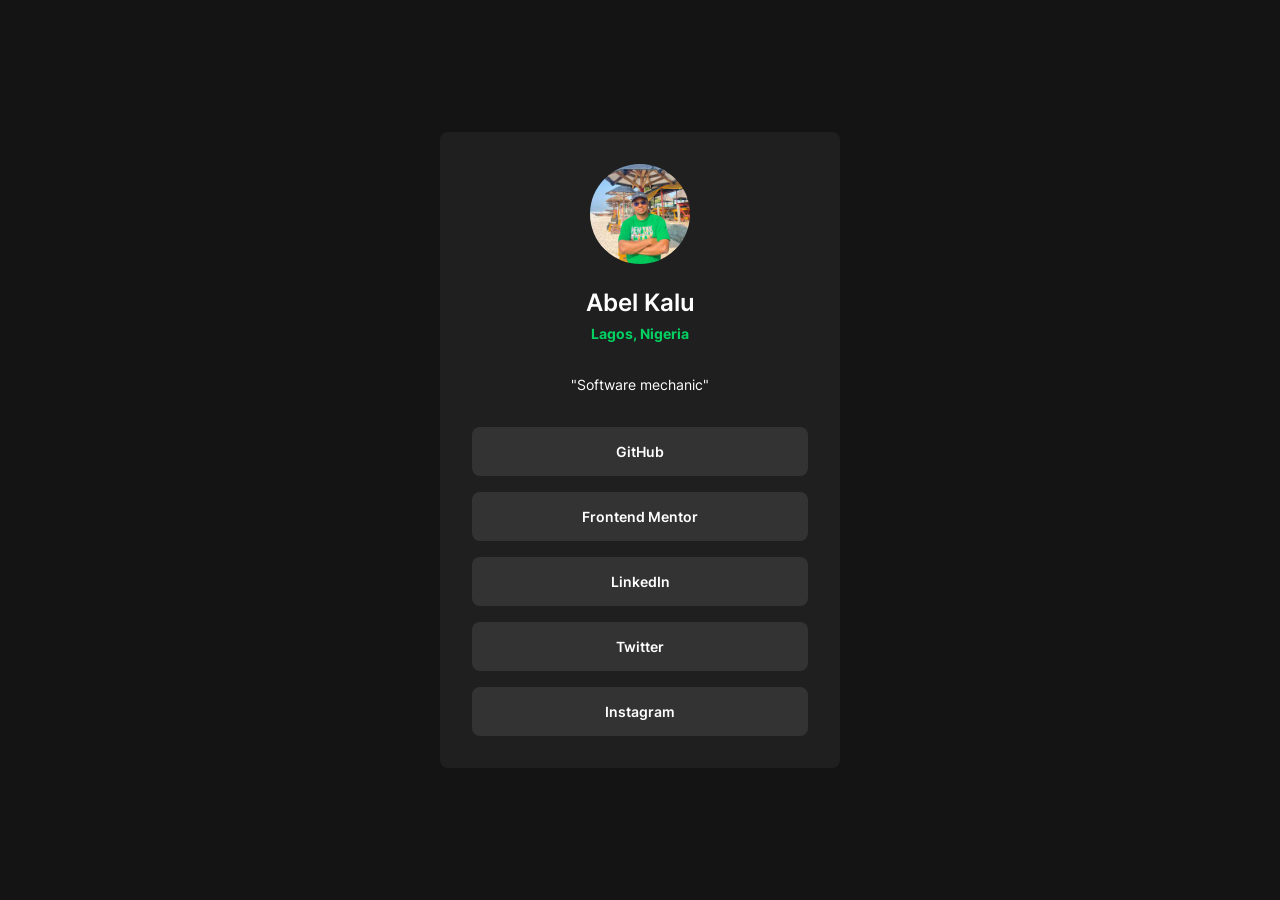
==== index.html @ 9dc4d8b6 "Add pagespeed optimizations" ====
<!doctype html>
<html lang="en">
    <head>
        <meta charset="UTF-8" />
        <meta name="viewport" content="width=device-width, initial-scale=1.0" />
        <title>Abel Kalu (BlessedOneKobo)</title>
        <link rel="preload" href="./styles.css" as="style" />
        <link
            rel="preload"
            href="./Inter-VariableFont_slnt,wght.ttf"
            as="font"
        />
        <link rel="preload" href="./avatar.jpg" as="image" />
        <link rel="stylesheet" href="./styles.css" />
    </head>

    <body>
        <main>
            <div class="card">
                <div class="image-container">
                    <img
                        src="./avatar.jpg"
                        alt="avatar image"
                        width="100"
                        height="100"
                        fetchpriority="high"
                    />
                </div>

                <div class="title">
                    <h1>Abel Kalu</h1>
                    <p>Lagos, Nigeria</p>
                </div>

                <div class="quote">
                    <blockquote>"Software mechanic"</blockquote>
                </div>

                <ul class="links">
                    <li>
                        <a
                            href="https://www.github.com/BlessedOneKobo"
                            target="_blank"
                        >
                            GitHub
                        </a>
                    </li>
                    <li>
                        <a
                            href="https://www.frontendmentor.io/profile/BlessedOneKobo"
                            target="_blank"
                        >
                            Frontend Mentor
                        </a>
                    </li>
                    <li>
                        <a
                            href="https://www.linkedin.com/in/abel-kalu-79870a26b"
                            target="_blank"
                        >
                            LinkedIn
                        </a>
                    </li>
                    <li>
                        <a
                            href="https://www.x.com/BlessedOneKobo"
                            target="_blank"
                        >
                            Twitter
                        </a>
                    </li>
                    <li>
                        <a
                            href="https://www.instagram.com/blessedonekobo"
                            target="_blank"
                        >
                            Instagram
                        </a>
                    </li>
                </ul>
            </div>
        </main>
    </body>
</html>
---- styles.css ----
:root {
    --color-green: #02d061;
    --color-white: hsl(0, 0%, 100%);
    --color-grey-700: hsl(0, 0%, 20%);
    --color-grey-800: hsl(0, 0%, 12%);
    --color-grey-900: hsl(0, 0%, 8%);
    --button-radius: 0.5rem;
}

@font-face {
    font-family: "Inter";
    src: url("./Inter-VariableFont_slnt\,wght.ttf");
    font-display: "swap";
}

*,
*::before,
*::after {
    box-sizing: border-box;
}

body,
h1,
p {
    margin: 0;
}

body {
    font-family: "Inter", sans-serif;
    font-size: 16px;
    font-weight: 400;
    background-color: var(--color-grey-900);
    height: 100vh;
}

p,
blockquote,
a {
    font-size: 0.875rem;
}

main {
    display: flex;
    justify-content: center;
    align-items: center;
    height: 100%;
}

.card {
    background-color: var(--color-grey-800);
    border-radius: 8px;
    display: flex;
    flex-direction: column;
    gap: 1.25rem;
    align-items: center;
    color: var(--color-white);
    padding: 2rem;
    min-width: 85%;

    img {
        border-radius: 100%;
    }

    & > .title {
        text-align: center;
        display: flex;
        flex-direction: column;
        gap: 0.5rem;

        h1 {
            font-weight: 600;
            font-size: 1.5rem;
        }

        p {
            font-weight: 700;
            color: var(--color-green);
        }
    }

    & > .links {
        padding: 0;
        margin: 0;
        list-style: none;
        display: flex;
        flex-direction: column;
        gap: 1rem;
        width: 100%;

        li {
            width: 100%;
            border-radius: var(--button-radius);
        }

        a {
            color: var(--color-white);
            text-decoration: none;
            background-color: var(--color-grey-700);
            font-weight: 600;
            width: 100%;
            display: inline-block;
            text-align: center;
            padding: 1rem 1rem;
            border-radius: var(--button-radius);
            transition:
                background-color 0.3s ease-in-out,
                color 0.3s ease-in-out,
                transform 0.2s ease-in-out;

            &:hover {
                background-color: var(--color-green);
                color: var(--color-grey-900);
                transform: translateY(-3px);
            }
        }
    }
}

@media (min-width: 480px) {
    .card {
        min-width: 25rem;
    }
}
---- styles.css ----
:root {
    --color-green: #02d061;
    --color-white: hsl(0, 0%, 100%);
    --color-grey-700: hsl(0, 0%, 20%);
    --color-grey-800: hsl(0, 0%, 12%);
    --color-grey-900: hsl(0, 0%, 8%);
    --button-radius: 0.5rem;
}

@font-face {
    font-family: "Inter";
    src: url("./Inter-VariableFont_slnt\,wght.ttf");
    font-display: "swap";
}

*,
*::before,
*::after {
    box-sizing: border-box;
}

body,
h1,
p {
    margin: 0;
}

body {
    font-family: "Inter", sans-serif;
    font-size: 16px;
    font-weight: 400;
    background-color: var(--color-grey-900);
    height: 100vh;
}

p,
blockquote,
a {
    font-size: 0.875rem;
}

main {
    display: flex;
    justify-content: center;
    align-items: center;
    height: 100%;
}

.card {
    background-color: var(--color-grey-800);
    border-radius: 8px;
    display: flex;
    flex-direction: column;
    gap: 1.25rem;
    align-items: center;
    color: var(--color-white);
    padding: 2rem;
    min-width: 85%;

    img {
        border-radius: 100%;
    }

    & > .title {
        text-align: center;
        display: flex;
        flex-direction: column;
        gap: 0.5rem;

        h1 {
            font-weight: 600;
            font-size: 1.5rem;
        }

        p {
            font-weight: 700;
            color: var(--color-green);
        }
    }

    & > .links {
        padding: 0;
        margin: 0;
        list-style: none;
        display: flex;
        flex-direction: column;
        gap: 1rem;
        width: 100%;

        li {
            width: 100%;
            border-radius: var(--button-radius);
        }

        a {
            color: var(--color-white);
            text-decoration: none;
            background-color: var(--color-grey-700);
            font-weight: 600;
            width: 100%;
            display: inline-block;
            text-align: center;
            padding: 1rem 1rem;
            border-radius: var(--button-radius);
            transition:
                background-color 0.3s ease-in-out,
                color 0.3s ease-in-out,
                transform 0.2s ease-in-out;

            &:hover {
                background-color: var(--color-green);
                color: var(--color-grey-900);
                transform: translateY(-3px);
            }
        }
    }
}

@media (min-width: 480px) {
    .card {
        min-width: 25rem;
    }
}
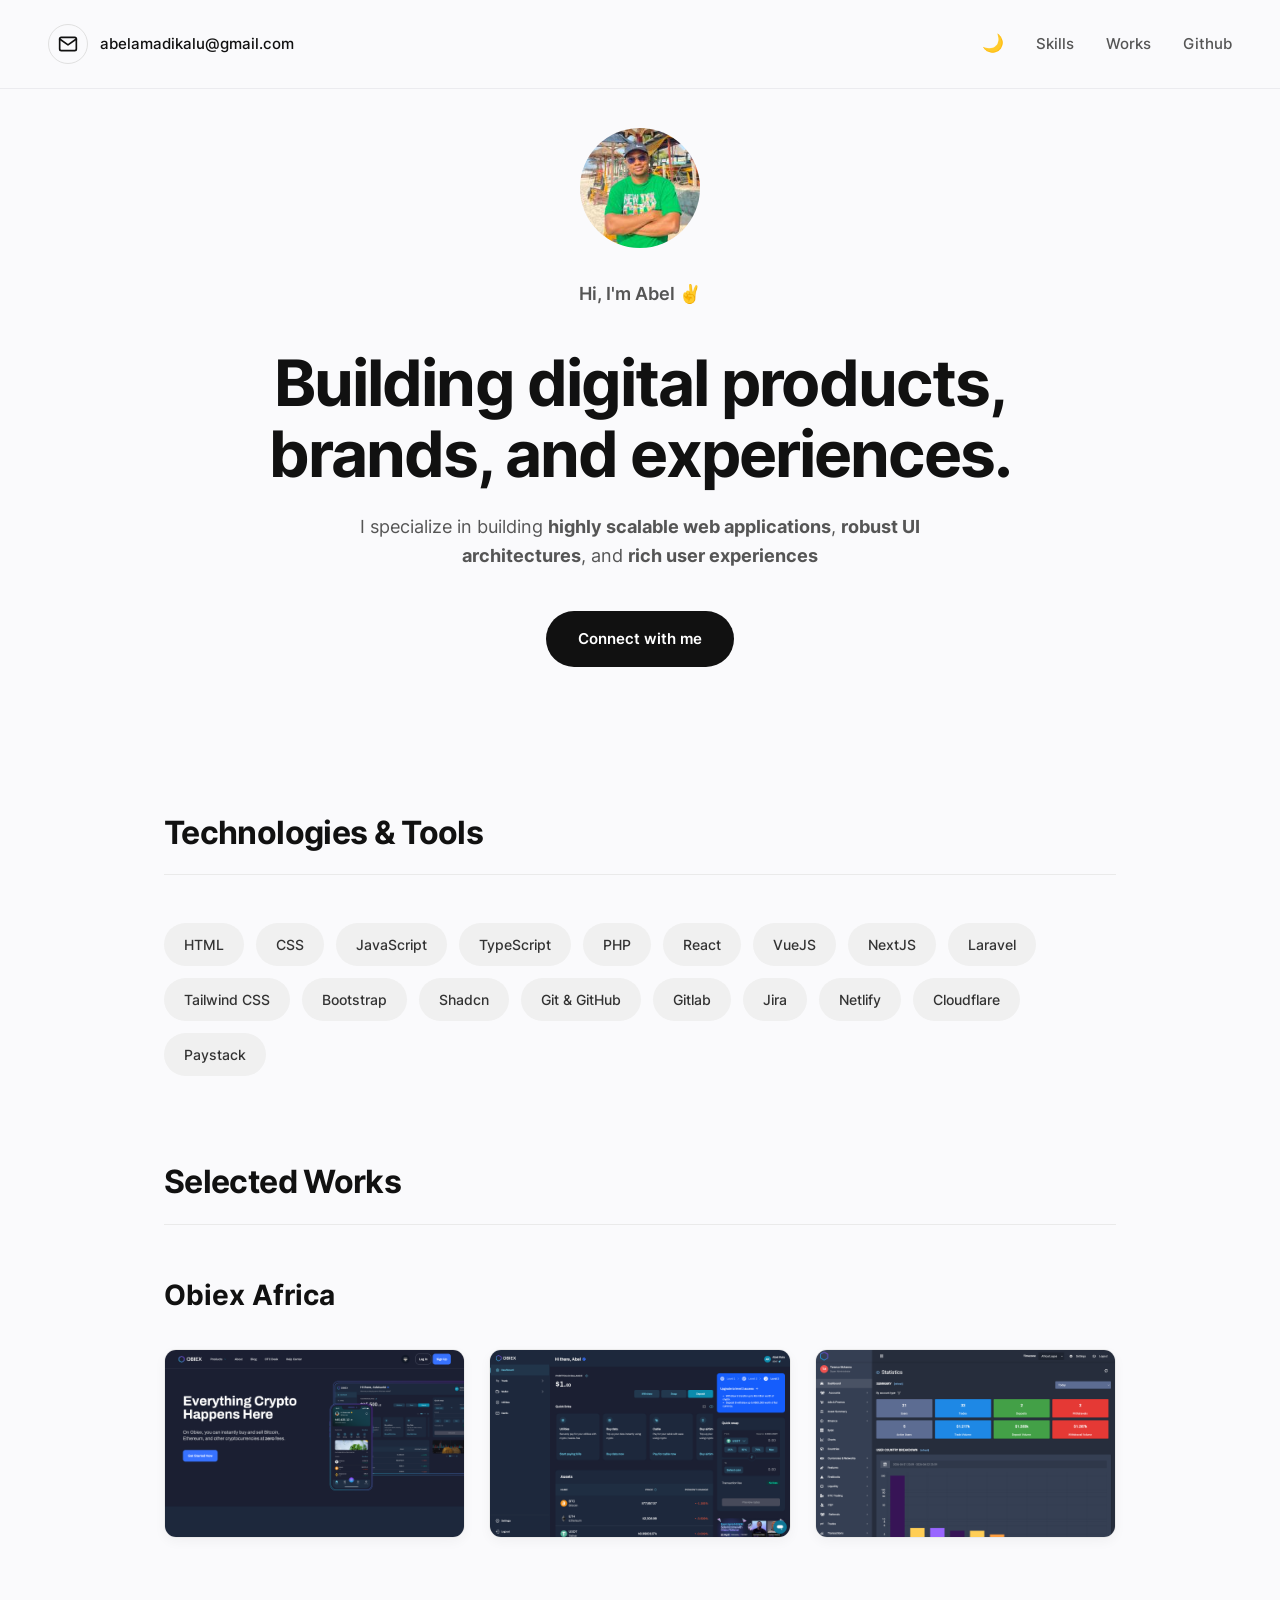
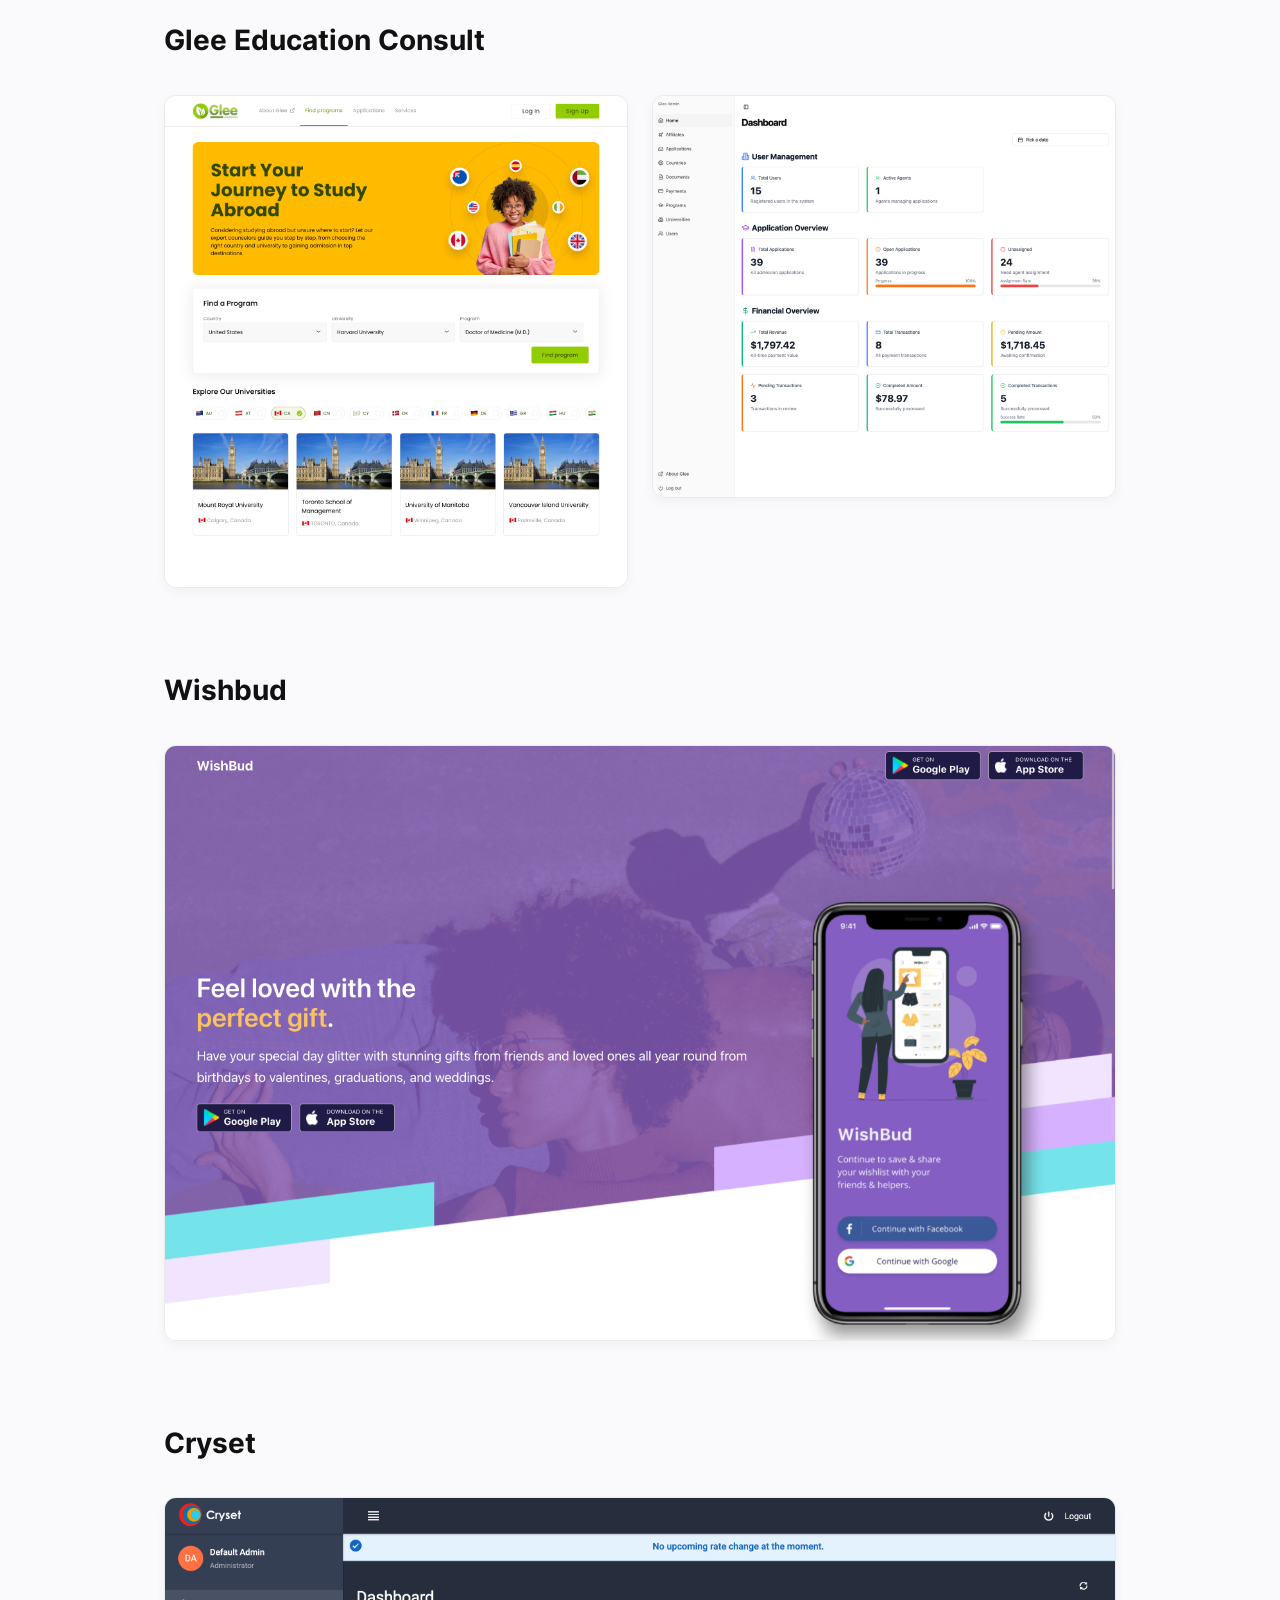
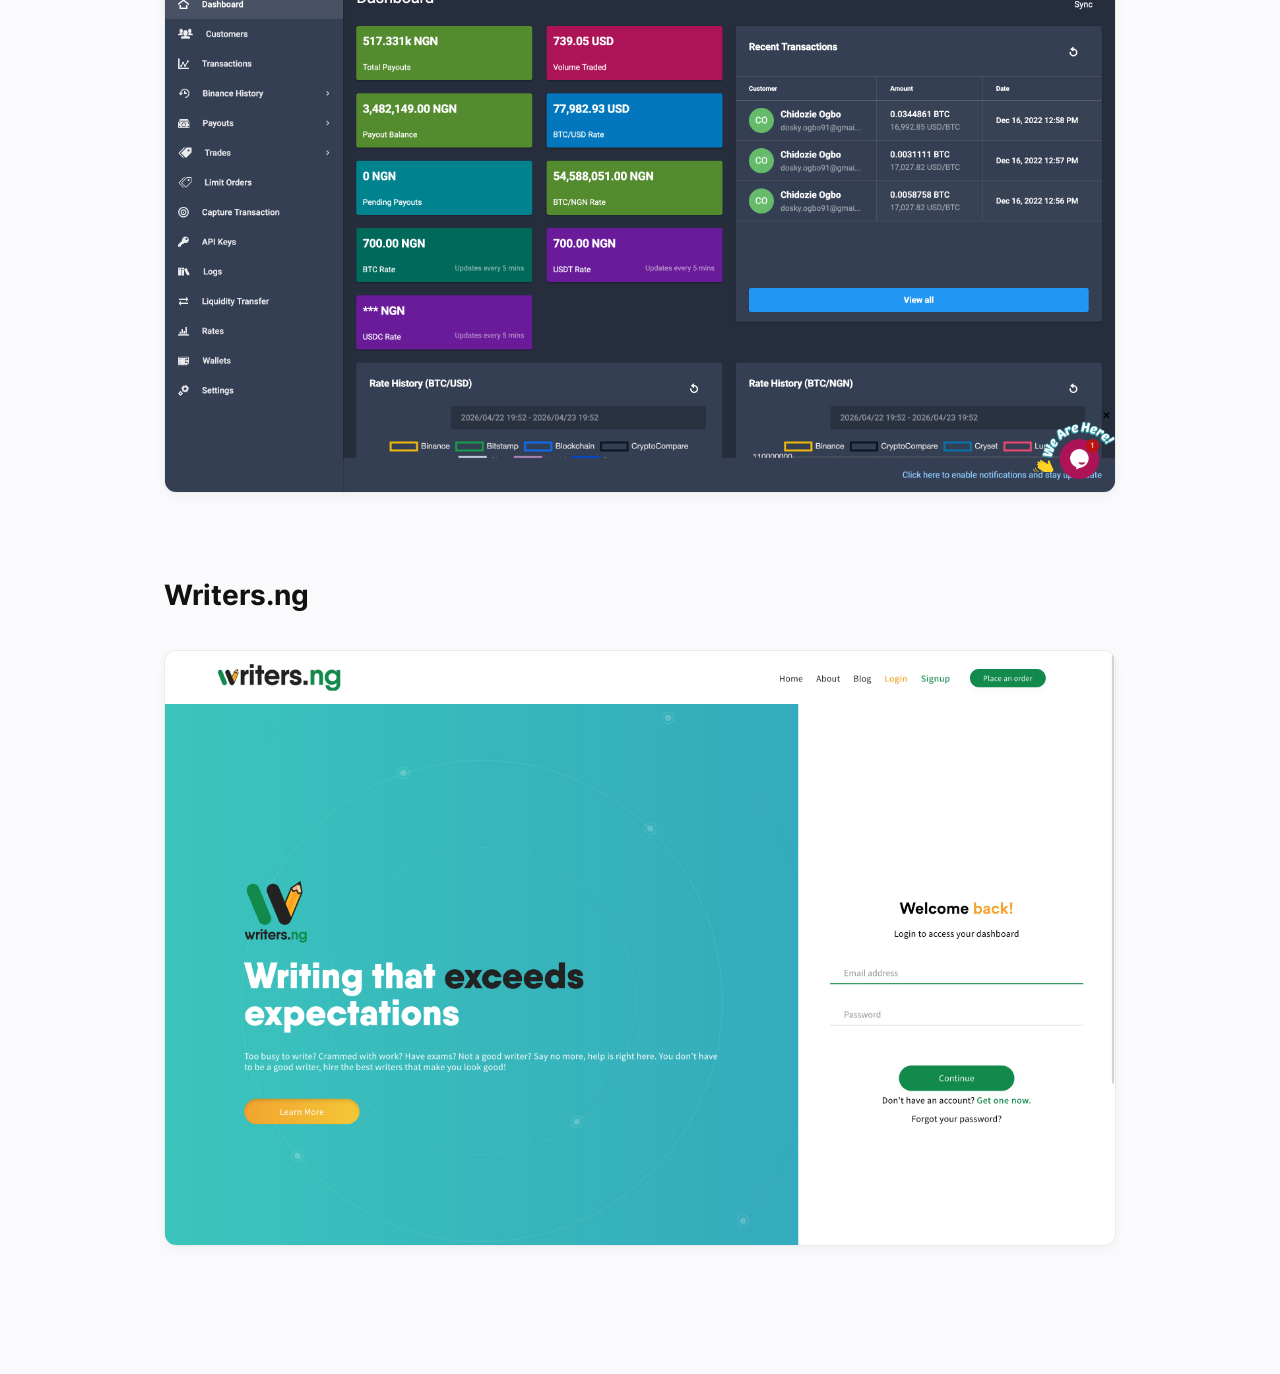
==== commit 88f53a9a: "Update website content" ====
--- a/index.html
+++ b/index.html
@@ -1,84 +1,220 @@
 <!doctype html>
 <html lang="en">
-    <head>
-        <meta charset="UTF-8" />
-        <meta name="viewport" content="width=device-width, initial-scale=1.0" />
-        <title>Abel Kalu (BlessedOneKobo)</title>
-        <link rel="preload" href="./styles.css" as="style" />
-        <link
-            rel="preload"
-            href="./Inter-VariableFont_slnt,wght.ttf"
-            as="font"
-        />
-        <link rel="preload" href="./avatar.jpg" as="image" />
-        <link rel="stylesheet" href="./styles.css" />
-    </head>
-
-    <body>
-        <main>
-            <div class="card">
-                <div class="image-container">
-                    <img
-                        src="./avatar.jpg"
-                        alt="avatar image"
-                        width="100"
-                        height="100"
-                        fetchpriority="high"
-                    />
-                </div>
-
-                <div class="title">
-                    <h1>Abel Kalu</h1>
-                    <p>Lagos, Nigeria</p>
-                </div>
-
-                <div class="quote">
-                    <blockquote>"Software mechanic"</blockquote>
-                </div>
-
-                <ul class="links">
-                    <li>
-                        <a
-                            href="https://www.github.com/BlessedOneKobo"
-                            target="_blank"
-                        >
-                            GitHub
-                        </a>
-                    </li>
-                    <li>
-                        <a
-                            href="https://www.frontendmentor.io/profile/BlessedOneKobo"
-                            target="_blank"
-                        >
-                            Frontend Mentor
-                        </a>
-                    </li>
-                    <li>
-                        <a
-                            href="https://www.linkedin.com/in/abel-kalu-79870a26b"
-                            target="_blank"
-                        >
-                            LinkedIn
-                        </a>
-                    </li>
-                    <li>
-                        <a
-                            href="https://www.x.com/BlessedOneKobo"
-                            target="_blank"
-                        >
-                            Twitter
-                        </a>
-                    </li>
-                    <li>
-                        <a
-                            href="https://www.instagram.com/blessedonekobo"
-                            target="_blank"
-                        >
-                            Instagram
-                        </a>
-                    </li>
-                </ul>
-            </div>
-        </main>
-    </body>
+  <head>
+    <meta charset="UTF-8" />
+    <meta name="viewport" content="width=device-width, initial-scale=1.0" />
+    <title>Abel Kalu - Frontend Engineer</title>
+    <link rel="preload" href="./styles.css" as="style" />
+    <link rel="stylesheet" href="./styles.css" />
+    <link
+      rel="preload"
+      href="../assets/fonts/Inter-VariableFont_slnt,wght.ttf"
+      as="font"
+    />
+  </head>
+
+  <body>
+    <header>
+      <div class="contact-email">
+        <div class="email-icon">
+          <svg
+            width="20"
+            height="20"
+            viewBox="0 0 24 24"
+            fill="none"
+            stroke="currentColor"
+            stroke-width="2"
+            stroke-linecap="round"
+            stroke-linejoin="round"
+          >
+            <path
+              d="M4 4h16c1.1 0 2 .9 2 2v12c0 1.1-.9 2-2 2H4c-1.1 0-2-.9-2-2V6c0-1.1.9-2 2-2z"
+            ></path>
+            <polyline points="22,6 12,13 2,6"></polyline>
+          </svg>
+        </div>
+        <a href="mailto:abelamadikalu@gmail.com">abelamadikalu@gmail.com</a>
+      </div>
+      <nav>
+        <ul>
+          <li>
+            <button
+              class="theme-toggle"
+              id="theme-toggle"
+              aria-label="Toggle Dark Mode"
+            >
+              🌙
+            </button>
+          </li>
+          <li><a href="#skills">Skills</a></li>
+          <li><a href="#work">Works</a></li>
+          <li>
+            <a href="https://github.com/BlessedOneKobo" target="_blank"
+              >Github</a
+            >
+          </li>
+        </ul>
+      </nav>
+    </header>
+
+    <div class="container">
+      <main>
+        <section class="hero">
+          <div class="profile-container">
+            <img
+              src="../assets/images/avatar.jpg"
+              alt="avatar image"
+              width="100"
+              height="100"
+              class="profile-pic"
+              fetchpriority="high"
+            />
+          </div>
+          <p class="greeting">Hi, I'm Abel ✌️</p>
+          <h1>Building digital products, brands, and experiences.</h1>
+          <p>
+            I specialize in building
+            <strong>highly scalable web applications</strong>,
+            <strong> robust UI architectures</strong>, and
+            <strong> rich user experiences </strong>
+          </p>
+          <a href="mailto:abelamadikalu@gmail.com" class="btn-primary">
+            Connect with me
+          </a>
+        </section>
+
+        <section id="skills" class="skills">
+          <h2 class="section-title">Technologies & Tools</h2>
+          <div class="skill-tags">
+            <span class="tag">HTML</span>
+            <span class="tag">CSS</span>
+            <span class="tag">JavaScript</span>
+            <span class="tag">TypeScript</span>
+            <span class="tag">PHP</span>
+            <span class="tag">React</span>
+            <span class="tag">VueJS</span>
+            <span class="tag">NextJS</span>
+            <span class="tag">Laravel</span>
+            <span class="tag">Tailwind CSS</span>
+            <span class="tag">Bootstrap</span>
+            <span class="tag">Shadcn</span>
+            <span class="tag">Git & GitHub</span>
+            <span class="tag">Gitlab</span>
+            <span class="tag">Jira</span>
+            <span class="tag">Netlify</span>
+            <span class="tag">Cloudflare</span>
+            <span class="tag">Paystack</span>
+          </div>
+        </section>
+
+        <section id="work">
+          <h2 class="section-title">Selected Works</h2>
+
+          <div class="work-list">
+            <div class="project">
+              <div class="project-header">
+                <h3>Obiex Africa</h3>
+              </div>
+              <div class="image-grid grid-3-cols">
+                <img
+                  src="./assets/images/obiex-website-desktop.png"
+                  alt="Obiex Website Landing Page"
+                  class="project-img"
+                />
+                <img
+                  src="./assets/images/obiex-webapp-desktop.png"
+                  alt="Obiex Web Application Dashboard"
+                  class="project-img"
+                />
+                <img
+                  src="./assets/images/obiex-admin.png"
+                  alt="Obiex Admin Panel"
+                  class="project-img"
+                />
+              </div>
+            </div>
+
+            <div class="project">
+              <div class="project-header">
+                <h3>Glee Education Consult</h3>
+              </div>
+              <div class="image-grid grid-2-cols">
+                <img
+                  src="./assets/images/glee-web.png"
+                  alt="Glee Education Website"
+                  class="project-img"
+                />
+                <img
+                  src="./assets/images/glee-admin.png"
+                  alt="Glee Education Admin Dashboard"
+                  class="project-img"
+                />
+              </div>
+            </div>
+
+            <div class="project">
+              <div class="project-header">
+                <h3>Wishbud</h3>
+              </div>
+              <div class="image-grid grid-1-col">
+                <img
+                  src="./assets/images/wishbud-desktop.png"
+                  alt="Cryset Trading Platform Dashboard"
+                  class="project-img"
+                />
+              </div>
+            </div>
+
+            <div class="project">
+              <div class="project-header">
+                <h3>Cryset</h3>
+              </div>
+              <div class="image-grid grid-1-col">
+                <img
+                  src="./assets/images/cryset.png"
+                  alt="Cryset Trading Platform Dashboard"
+                  class="project-img"
+                />
+              </div>
+            </div>
+
+            <div class="project">
+              <div class="project-header">
+                <h3>Writers.ng</h3>
+              </div>
+              <div class="image-grid grid-1-col">
+                <img
+                  src="./assets/images/writers-1.png"
+                  alt="Cryset Trading Platform Dashboard"
+                  class="project-img"
+                />
+              </div>
+            </div>
+          </div>
+        </section>
+      </main>
+    </div>
+
+    <script>
+      const themeToggle = document.getElementById("theme-toggle");
+      const body = document.body;
+
+      // Check for saved preference
+      if (localStorage.getItem("theme") === "dark") {
+        body.classList.add("dark-theme");
+        themeToggle.textContent = "☀️";
+      }
+
+      themeToggle.addEventListener("click", () => {
+        body.classList.toggle("dark-theme");
+        if (body.classList.contains("dark-theme")) {
+          localStorage.setItem("theme", "dark");
+          themeToggle.textContent = "☀️";
+        } else {
+          localStorage.setItem("theme", "light");
+          themeToggle.textContent = "🌙";
+        }
+      });
+    </script>
+  </body>
 </html>
--- a/styles.css
+++ b/styles.css
@@ -1,123 +1,318 @@
-:root {
-    --color-green: #02d061;
-    --color-white: hsl(0, 0%, 100%);
-    --color-grey-700: hsl(0, 0%, 20%);
-    --color-grey-800: hsl(0, 0%, 12%);
-    --color-grey-900: hsl(0, 0%, 8%);
-    --button-radius: 0.5rem;
-}
-
+/* #region reset */
+* {
+  margin: 0;
+  padding: 0;
+  box-sizing: border-box;
+}
+
+/* #region typography and base styles */
 @font-face {
-    font-family: "Inter";
-    src: url("./Inter-VariableFont_slnt\,wght.ttf");
-    font-display: "swap";
-}
-
-*,
-*::before,
-*::after {
-    box-sizing: border-box;
-}
-
-body,
-h1,
-p {
-    margin: 0;
+  font-family: "Inter";
+  src: url("./Inter-VariableFont_slnt\,wght.ttf");
+  font-display: "swap";
+}
+
+html {
+  scroll-behavior: smooth;
 }
 
 body {
-    font-family: "Inter", sans-serif;
-    font-size: 16px;
-    font-weight: 400;
-    background-color: var(--color-grey-900);
-    height: 100vh;
-}
-
-p,
-blockquote,
+  font-family:
+    "Inter",
+    -apple-system,
+    BlinkMacSystemFont,
+    "Segoe UI",
+    Roboto,
+    Helvetica,
+    Arial,
+    sans-serif;
+  background-color: #fafafc; /* Minimalist light background */
+  color: #111111;
+  line-height: 1.6;
+  -webkit-font-smoothing: antialiased;
+}
+
 a {
-    font-size: 0.875rem;
-}
-
-main {
-    display: flex;
-    justify-content: center;
-    align-items: center;
-    height: 100%;
-}
-
-.card {
-    background-color: var(--color-grey-800);
-    border-radius: 8px;
-    display: flex;
+  text-decoration: none;
+  color: inherit;
+}
+
+/* #region layout */
+.container {
+  max-width: 1000px;
+  margin: 0 auto;
+  padding: 48px 24px;
+}
+
+/* Navigation */
+header {
+  display: flex;
+  justify-content: space-between;
+  align-items: center;
+  padding: 24px 48px;
+  background-color: #fafafc;
+  border-bottom: 1px solid #ebebef;
+  right: 0;
+  left: 0;
+  position: fixed;
+  z-index: 9999;
+}
+
+.contact-email {
+  display: flex;
+  align-items: center;
+  gap: 12px;
+  font-weight: 500;
+  font-size: 0.95rem;
+}
+
+.email-icon {
+  width: 40px;
+  height: 40px;
+  border: 1px solid #e0e0e0;
+  border-radius: 50%;
+  display: flex;
+  align-items: center;
+  justify-content: center;
+}
+
+nav ul {
+  display: flex;
+  list-style: none;
+  gap: 32px;
+}
+
+nav a {
+  font-size: 0.95rem;
+  font-weight: 500;
+  color: #555;
+  transition: color 0.2s ease;
+}
+
+nav a:hover {
+  color: #111;
+}
+
+/* Hero Section */
+.hero {
+  text-align: center;
+  padding: 80px 0 100px;
+}
+
+.profile-container {
+  margin-bottom: 24px;
+}
+
+.profile-pic {
+  width: 120px;
+  height: 120px;
+  border-radius: 50%;
+  background-color: #e0e0e0;
+  object-fit: cover;
+  /* Placeholder styling if no profile pic is supplied, but leaves room for one */
+}
+
+.greeting {
+  font-size: 1.25rem;
+  font-weight: 600;
+  margin-bottom: 24px;
+}
+
+.hero h1 {
+  font-size: 4rem;
+  line-height: 1.1;
+  letter-spacing: -0.03em;
+  max-width: 800px;
+  margin: 0 auto 24px;
+}
+
+.hero p {
+  font-size: 1.125rem;
+  color: #555;
+  max-width: 600px;
+  margin: 0 auto 40px;
+}
+
+.btn-primary {
+  display: inline-block;
+  background-color: #111;
+  color: #fff;
+  padding: 16px 32px;
+  border-radius: 40px;
+  font-weight: 600;
+  font-size: 0.95rem;
+  transition:
+    transform 0.2s ease,
+    background-color 0.2s ease;
+}
+
+.btn-primary:hover {
+  background-color: #333;
+  transform: translateY(-2px);
+}
+
+/* Work Section */
+.section-title {
+  font-size: 2rem;
+  margin-bottom: 48px;
+  letter-spacing: -0.02em;
+  border-bottom: 1px solid #eaeaea;
+  padding-bottom: 16px;
+}
+
+.work-list {
+  display: flex;
+  flex-direction: column;
+  gap: 80px;
+  padding-bottom: 80px;
+}
+
+.project {
+  display: flex;
+  flex-direction: column;
+  gap: 24px;
+}
+
+.project-header h3 {
+  font-size: 1.75rem;
+  margin-bottom: 8px;
+}
+
+.project-header h4 {
+  font-size: 1.1rem;
+  color: #666;
+  font-weight: 400;
+  margin-bottom: 16px;
+}
+
+.project-header p {
+  color: #444;
+  max-width: 800px;
+}
+
+/* Image Grids for Projects */
+.image-grid {
+  display: grid;
+  gap: 24px;
+}
+
+.grid-3-cols {
+  grid-template-columns: repeat(auto-fit, minmax(300px, 1fr));
+}
+
+.grid-2-cols {
+  grid-template-columns: repeat(auto-fit, minmax(400px, 1fr));
+}
+
+.grid-1-col {
+  grid-template-columns: 1fr;
+}
+
+.project-img {
+  width: 100%;
+  height: auto;
+  border-radius: 12px;
+  border: 1px solid #eaeaea;
+  box-shadow: 0 4px 12px rgba(0, 0, 0, 0.04);
+  display: block;
+  transition:
+    transform 0.3s ease,
+    box-shadow 0.3s ease;
+}
+
+.project-img:hover {
+  transform: translateY(-4px);
+  box-shadow: 0 12px 24px rgba(0, 0, 0, 0.08);
+}
+
+/* Skills Section */
+.skills {
+  padding: 40px 0 80px;
+}
+
+.skill-tags {
+  display: flex;
+  flex-wrap: wrap;
+  gap: 12px;
+}
+
+.tag {
+  background-color: #f0f0f0;
+  color: #333;
+  padding: 10px 20px;
+  border-radius: 30px;
+  font-size: 0.9rem;
+  font-weight: 500;
+}
+
+/* Dark Mode Overrides */
+body.dark-theme {
+  background-color: #111111;
+  color: #f5f5f7;
+}
+body.dark-theme header {
+  background-color: #111111;
+  border-bottom: 1px solid #363535;
+}
+body.dark-theme nav a {
+  color: #aaa;
+}
+body.dark-theme nav a:hover {
+  color: #fff;
+}
+body.dark-theme .email-icon {
+  border-color: #333;
+}
+body.dark-theme .btn-primary {
+  background-color: #f5f5f7;
+  color: #111;
+}
+body.dark-theme .hero p {
+  color: #999;
+}
+body.dark-theme .btn-primary:hover {
+  background-color: #ddd;
+}
+body.dark-theme .section-title {
+  border-bottom-color: #333;
+}
+body.dark-theme .project-header h4 {
+  color: #aaa;
+}
+body.dark-theme .project-header p {
+  color: #ccc;
+}
+body.dark-theme .project-img {
+  border-color: #333;
+}
+body.dark-theme .tag {
+  background-color: #222;
+  color: #eee;
+}
+body.dark-theme footer {
+  border-top-color: #333;
+  color: #888;
+}
+
+.theme-toggle {
+  background: none;
+  border: none;
+  cursor: pointer;
+  font-size: 1.1rem;
+  padding: 0;
+  color: inherit;
+}
+
+/* Responsive Design */
+@media (max-width: 768px) {
+  .hero h1 {
+    font-size: 2.5rem;
+  }
+  header {
     flex-direction: column;
-    gap: 1.25rem;
-    align-items: center;
-    color: var(--color-white);
-    padding: 2rem;
-    min-width: 85%;
-
-    img {
-        border-radius: 100%;
-    }
-
-    & > .title {
-        text-align: center;
-        display: flex;
-        flex-direction: column;
-        gap: 0.5rem;
-
-        h1 {
-            font-weight: 600;
-            font-size: 1.5rem;
-        }
-
-        p {
-            font-weight: 700;
-            color: var(--color-green);
-        }
-    }
-
-    & > .links {
-        padding: 0;
-        margin: 0;
-        list-style: none;
-        display: flex;
-        flex-direction: column;
-        gap: 1rem;
-        width: 100%;
-
-        li {
-            width: 100%;
-            border-radius: var(--button-radius);
-        }
-
-        a {
-            color: var(--color-white);
-            text-decoration: none;
-            background-color: var(--color-grey-700);
-            font-weight: 600;
-            width: 100%;
-            display: inline-block;
-            text-align: center;
-            padding: 1rem 1rem;
-            border-radius: var(--button-radius);
-            transition:
-                background-color 0.3s ease-in-out,
-                color 0.3s ease-in-out,
-                transform 0.2s ease-in-out;
-
-            &:hover {
-                background-color: var(--color-green);
-                color: var(--color-grey-900);
-                transform: translateY(-3px);
-            }
-        }
-    }
-}
-
-@media (min-width: 480px) {
-    .card {
-        min-width: 25rem;
-    }
-}
+    gap: 24px;
+  }
+  nav ul {
+    gap: 20px;
+  }
+}
--- a/styles.css
+++ b/styles.css
@@ -1,123 +1,318 @@
-:root {
-    --color-green: #02d061;
-    --color-white: hsl(0, 0%, 100%);
-    --color-grey-700: hsl(0, 0%, 20%);
-    --color-grey-800: hsl(0, 0%, 12%);
-    --color-grey-900: hsl(0, 0%, 8%);
-    --button-radius: 0.5rem;
-}
-
+/* #region reset */
+* {
+  margin: 0;
+  padding: 0;
+  box-sizing: border-box;
+}
+
+/* #region typography and base styles */
 @font-face {
-    font-family: "Inter";
-    src: url("./Inter-VariableFont_slnt\,wght.ttf");
-    font-display: "swap";
-}
-
-*,
-*::before,
-*::after {
-    box-sizing: border-box;
-}
-
-body,
-h1,
-p {
-    margin: 0;
+  font-family: "Inter";
+  src: url("./Inter-VariableFont_slnt\,wght.ttf");
+  font-display: "swap";
+}
+
+html {
+  scroll-behavior: smooth;
 }
 
 body {
-    font-family: "Inter", sans-serif;
-    font-size: 16px;
-    font-weight: 400;
-    background-color: var(--color-grey-900);
-    height: 100vh;
-}
-
-p,
-blockquote,
+  font-family:
+    "Inter",
+    -apple-system,
+    BlinkMacSystemFont,
+    "Segoe UI",
+    Roboto,
+    Helvetica,
+    Arial,
+    sans-serif;
+  background-color: #fafafc; /* Minimalist light background */
+  color: #111111;
+  line-height: 1.6;
+  -webkit-font-smoothing: antialiased;
+}
+
 a {
-    font-size: 0.875rem;
-}
-
-main {
-    display: flex;
-    justify-content: center;
-    align-items: center;
-    height: 100%;
-}
-
-.card {
-    background-color: var(--color-grey-800);
-    border-radius: 8px;
-    display: flex;
+  text-decoration: none;
+  color: inherit;
+}
+
+/* #region layout */
+.container {
+  max-width: 1000px;
+  margin: 0 auto;
+  padding: 48px 24px;
+}
+
+/* Navigation */
+header {
+  display: flex;
+  justify-content: space-between;
+  align-items: center;
+  padding: 24px 48px;
+  background-color: #fafafc;
+  border-bottom: 1px solid #ebebef;
+  right: 0;
+  left: 0;
+  position: fixed;
+  z-index: 9999;
+}
+
+.contact-email {
+  display: flex;
+  align-items: center;
+  gap: 12px;
+  font-weight: 500;
+  font-size: 0.95rem;
+}
+
+.email-icon {
+  width: 40px;
+  height: 40px;
+  border: 1px solid #e0e0e0;
+  border-radius: 50%;
+  display: flex;
+  align-items: center;
+  justify-content: center;
+}
+
+nav ul {
+  display: flex;
+  list-style: none;
+  gap: 32px;
+}
+
+nav a {
+  font-size: 0.95rem;
+  font-weight: 500;
+  color: #555;
+  transition: color 0.2s ease;
+}
+
+nav a:hover {
+  color: #111;
+}
+
+/* Hero Section */
+.hero {
+  text-align: center;
+  padding: 80px 0 100px;
+}
+
+.profile-container {
+  margin-bottom: 24px;
+}
+
+.profile-pic {
+  width: 120px;
+  height: 120px;
+  border-radius: 50%;
+  background-color: #e0e0e0;
+  object-fit: cover;
+  /* Placeholder styling if no profile pic is supplied, but leaves room for one */
+}
+
+.greeting {
+  font-size: 1.25rem;
+  font-weight: 600;
+  margin-bottom: 24px;
+}
+
+.hero h1 {
+  font-size: 4rem;
+  line-height: 1.1;
+  letter-spacing: -0.03em;
+  max-width: 800px;
+  margin: 0 auto 24px;
+}
+
+.hero p {
+  font-size: 1.125rem;
+  color: #555;
+  max-width: 600px;
+  margin: 0 auto 40px;
+}
+
+.btn-primary {
+  display: inline-block;
+  background-color: #111;
+  color: #fff;
+  padding: 16px 32px;
+  border-radius: 40px;
+  font-weight: 600;
+  font-size: 0.95rem;
+  transition:
+    transform 0.2s ease,
+    background-color 0.2s ease;
+}
+
+.btn-primary:hover {
+  background-color: #333;
+  transform: translateY(-2px);
+}
+
+/* Work Section */
+.section-title {
+  font-size: 2rem;
+  margin-bottom: 48px;
+  letter-spacing: -0.02em;
+  border-bottom: 1px solid #eaeaea;
+  padding-bottom: 16px;
+}
+
+.work-list {
+  display: flex;
+  flex-direction: column;
+  gap: 80px;
+  padding-bottom: 80px;
+}
+
+.project {
+  display: flex;
+  flex-direction: column;
+  gap: 24px;
+}
+
+.project-header h3 {
+  font-size: 1.75rem;
+  margin-bottom: 8px;
+}
+
+.project-header h4 {
+  font-size: 1.1rem;
+  color: #666;
+  font-weight: 400;
+  margin-bottom: 16px;
+}
+
+.project-header p {
+  color: #444;
+  max-width: 800px;
+}
+
+/* Image Grids for Projects */
+.image-grid {
+  display: grid;
+  gap: 24px;
+}
+
+.grid-3-cols {
+  grid-template-columns: repeat(auto-fit, minmax(300px, 1fr));
+}
+
+.grid-2-cols {
+  grid-template-columns: repeat(auto-fit, minmax(400px, 1fr));
+}
+
+.grid-1-col {
+  grid-template-columns: 1fr;
+}
+
+.project-img {
+  width: 100%;
+  height: auto;
+  border-radius: 12px;
+  border: 1px solid #eaeaea;
+  box-shadow: 0 4px 12px rgba(0, 0, 0, 0.04);
+  display: block;
+  transition:
+    transform 0.3s ease,
+    box-shadow 0.3s ease;
+}
+
+.project-img:hover {
+  transform: translateY(-4px);
+  box-shadow: 0 12px 24px rgba(0, 0, 0, 0.08);
+}
+
+/* Skills Section */
+.skills {
+  padding: 40px 0 80px;
+}
+
+.skill-tags {
+  display: flex;
+  flex-wrap: wrap;
+  gap: 12px;
+}
+
+.tag {
+  background-color: #f0f0f0;
+  color: #333;
+  padding: 10px 20px;
+  border-radius: 30px;
+  font-size: 0.9rem;
+  font-weight: 500;
+}
+
+/* Dark Mode Overrides */
+body.dark-theme {
+  background-color: #111111;
+  color: #f5f5f7;
+}
+body.dark-theme header {
+  background-color: #111111;
+  border-bottom: 1px solid #363535;
+}
+body.dark-theme nav a {
+  color: #aaa;
+}
+body.dark-theme nav a:hover {
+  color: #fff;
+}
+body.dark-theme .email-icon {
+  border-color: #333;
+}
+body.dark-theme .btn-primary {
+  background-color: #f5f5f7;
+  color: #111;
+}
+body.dark-theme .hero p {
+  color: #999;
+}
+body.dark-theme .btn-primary:hover {
+  background-color: #ddd;
+}
+body.dark-theme .section-title {
+  border-bottom-color: #333;
+}
+body.dark-theme .project-header h4 {
+  color: #aaa;
+}
+body.dark-theme .project-header p {
+  color: #ccc;
+}
+body.dark-theme .project-img {
+  border-color: #333;
+}
+body.dark-theme .tag {
+  background-color: #222;
+  color: #eee;
+}
+body.dark-theme footer {
+  border-top-color: #333;
+  color: #888;
+}
+
+.theme-toggle {
+  background: none;
+  border: none;
+  cursor: pointer;
+  font-size: 1.1rem;
+  padding: 0;
+  color: inherit;
+}
+
+/* Responsive Design */
+@media (max-width: 768px) {
+  .hero h1 {
+    font-size: 2.5rem;
+  }
+  header {
     flex-direction: column;
-    gap: 1.25rem;
-    align-items: center;
-    color: var(--color-white);
-    padding: 2rem;
-    min-width: 85%;
-
-    img {
-        border-radius: 100%;
-    }
-
-    & > .title {
-        text-align: center;
-        display: flex;
-        flex-direction: column;
-        gap: 0.5rem;
-
-        h1 {
-            font-weight: 600;
-            font-size: 1.5rem;
-        }
-
-        p {
-            font-weight: 700;
-            color: var(--color-green);
-        }
-    }
-
-    & > .links {
-        padding: 0;
-        margin: 0;
-        list-style: none;
-        display: flex;
-        flex-direction: column;
-        gap: 1rem;
-        width: 100%;
-
-        li {
-            width: 100%;
-            border-radius: var(--button-radius);
-        }
-
-        a {
-            color: var(--color-white);
-            text-decoration: none;
-            background-color: var(--color-grey-700);
-            font-weight: 600;
-            width: 100%;
-            display: inline-block;
-            text-align: center;
-            padding: 1rem 1rem;
-            border-radius: var(--button-radius);
-            transition:
-                background-color 0.3s ease-in-out,
-                color 0.3s ease-in-out,
-                transform 0.2s ease-in-out;
-
-            &:hover {
-                background-color: var(--color-green);
-                color: var(--color-grey-900);
-                transform: translateY(-3px);
-            }
-        }
-    }
-}
-
-@media (min-width: 480px) {
-    .card {
-        min-width: 25rem;
-    }
-}
+    gap: 24px;
+  }
+  nav ul {
+    gap: 20px;
+  }
+}
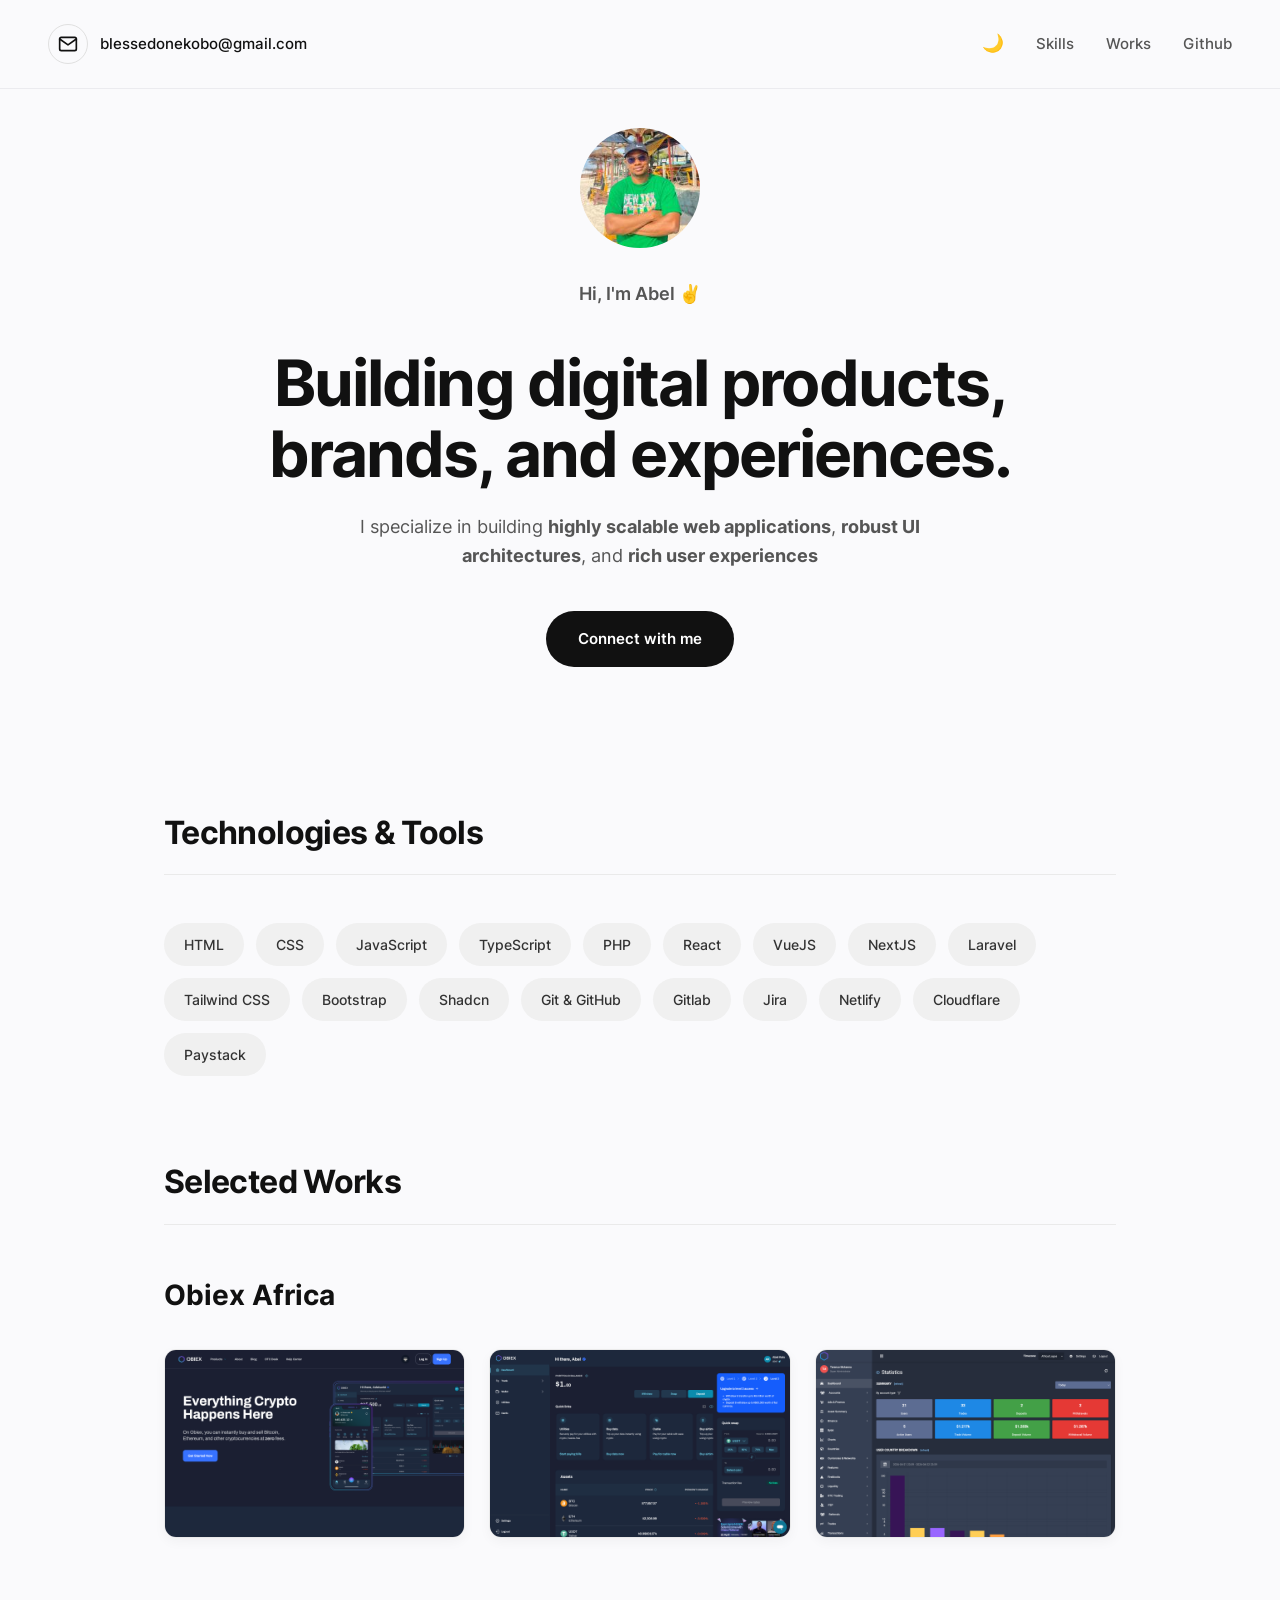
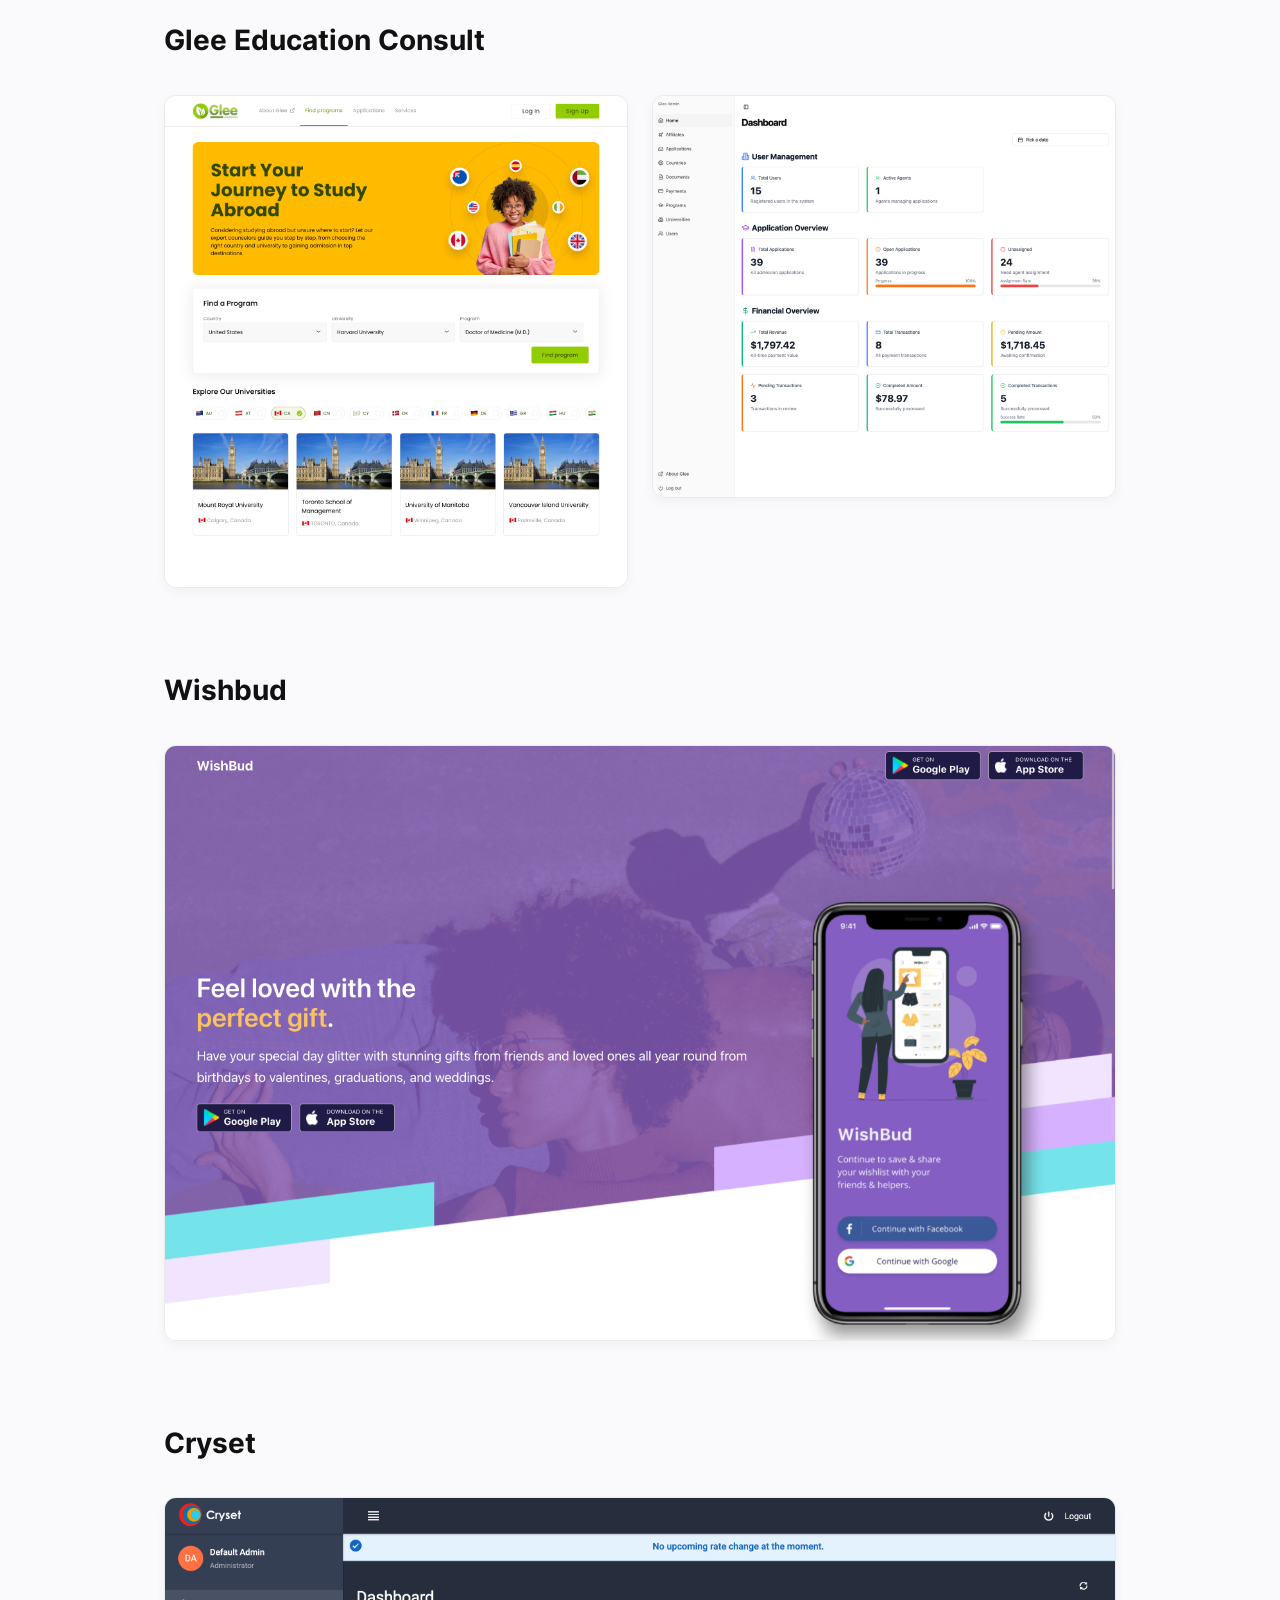
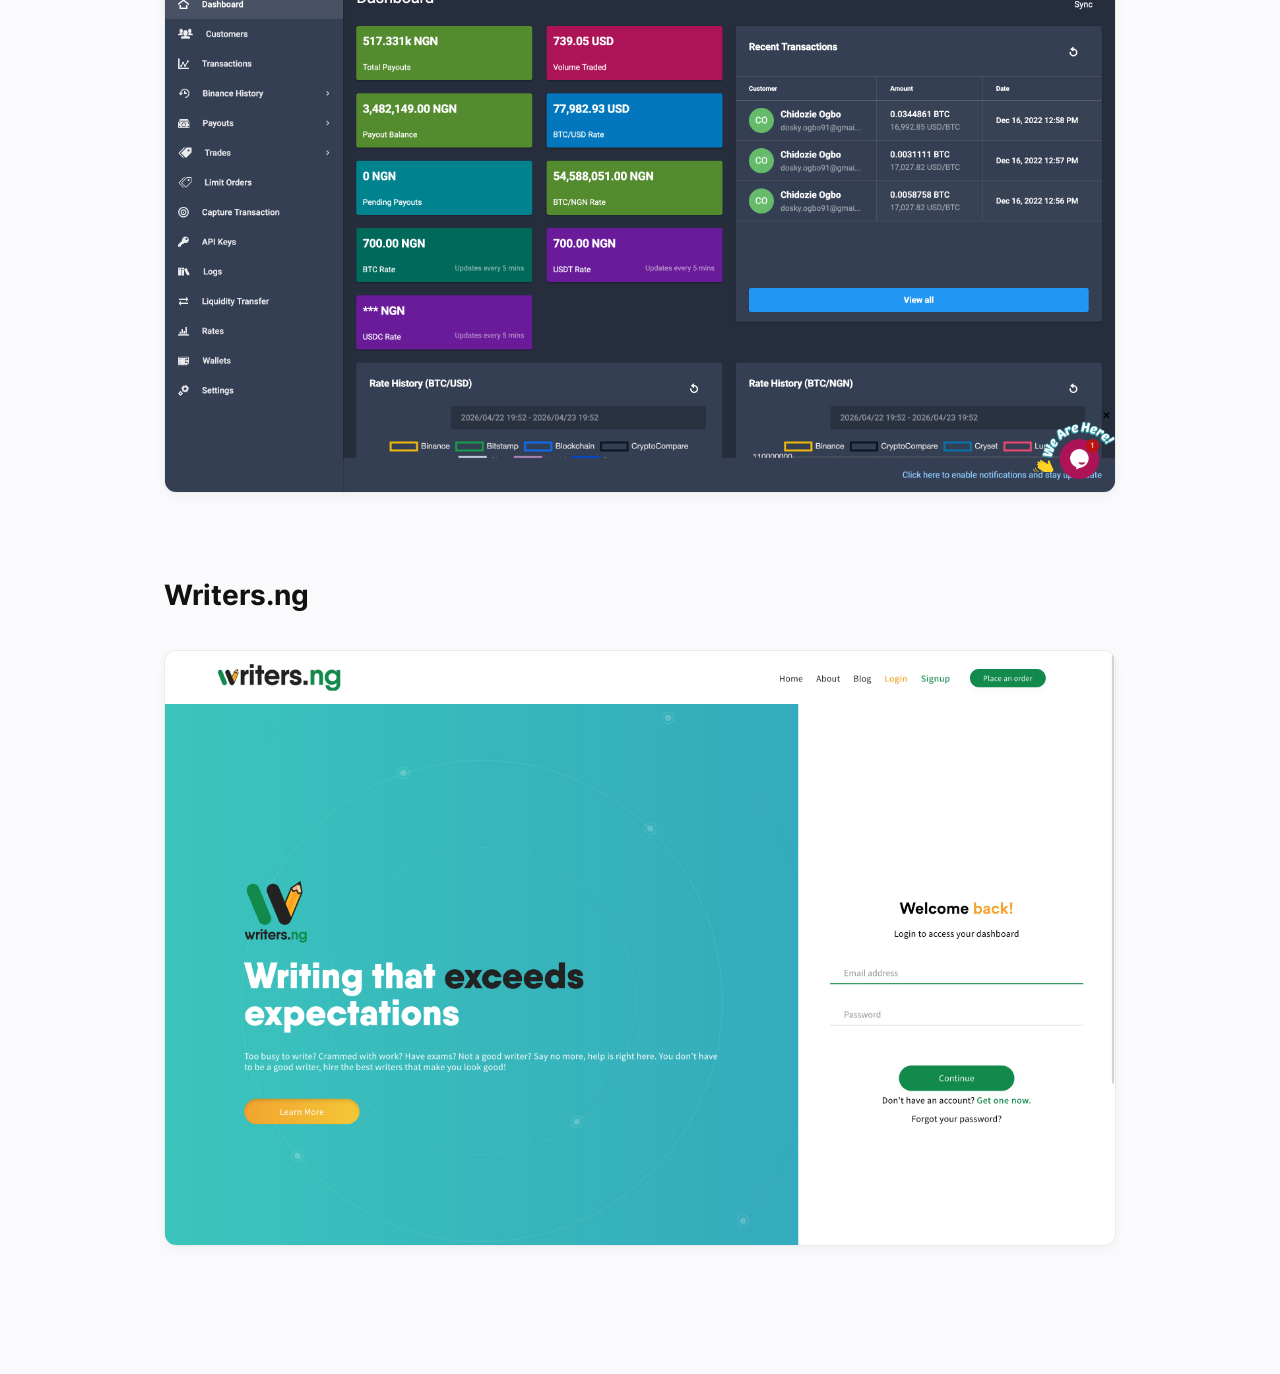
==== commit bbd593f6: "Update email address" ====
--- a/index.html
+++ b/index.html
@@ -33,7 +33,7 @@
             <polyline points="22,6 12,13 2,6"></polyline>
           </svg>
         </div>
-        <a href="mailto:abelamadikalu@gmail.com">abelamadikalu@gmail.com</a>
+        <a href="mailto:blessedonekobo@gmail.com">blessedonekobo@gmail.com</a>
       </div>
       <nav>
         <ul>
@@ -78,7 +78,7 @@
             <strong> robust UI architectures</strong>, and
             <strong> rich user experiences </strong>
           </p>
-          <a href="mailto:abelamadikalu@gmail.com" class="btn-primary">
+          <a href="mailto:blessedonekobo@gmail.com" class="btn-primary">
             Connect with me
           </a>
         </section>
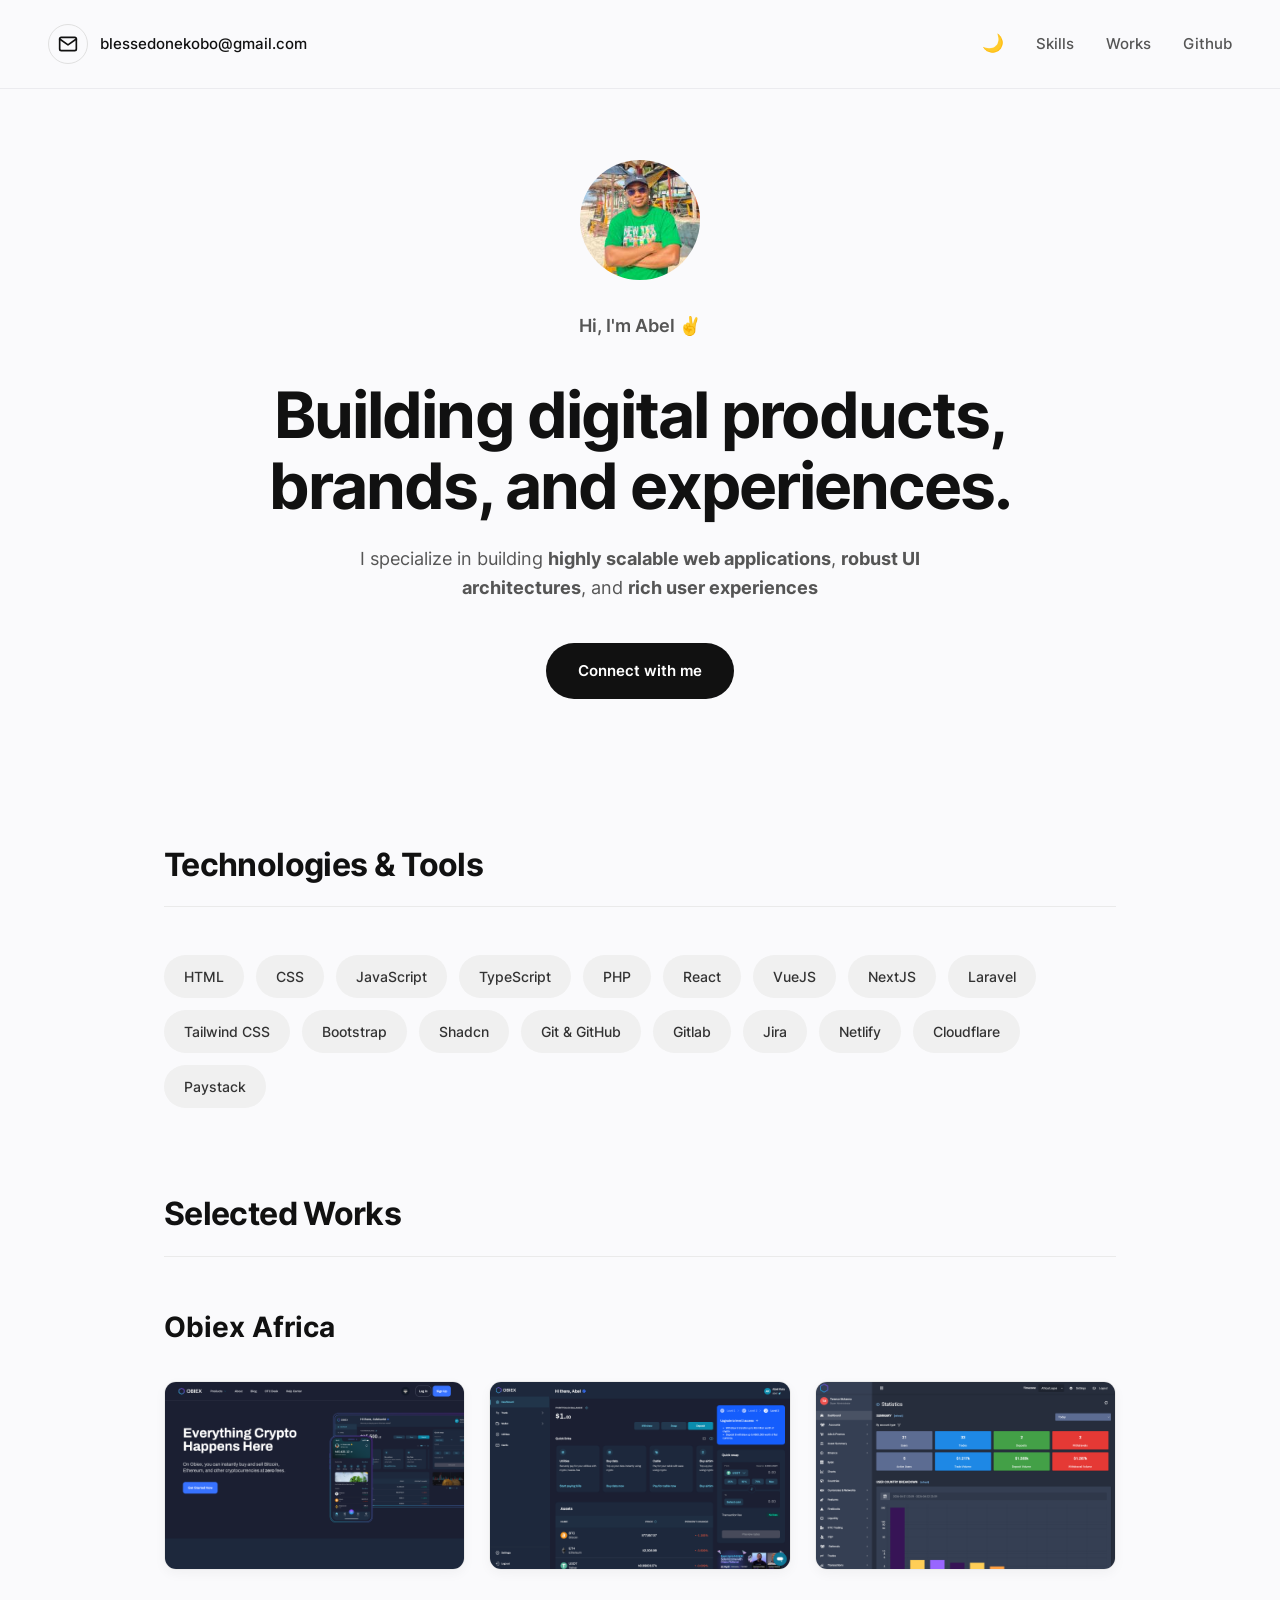
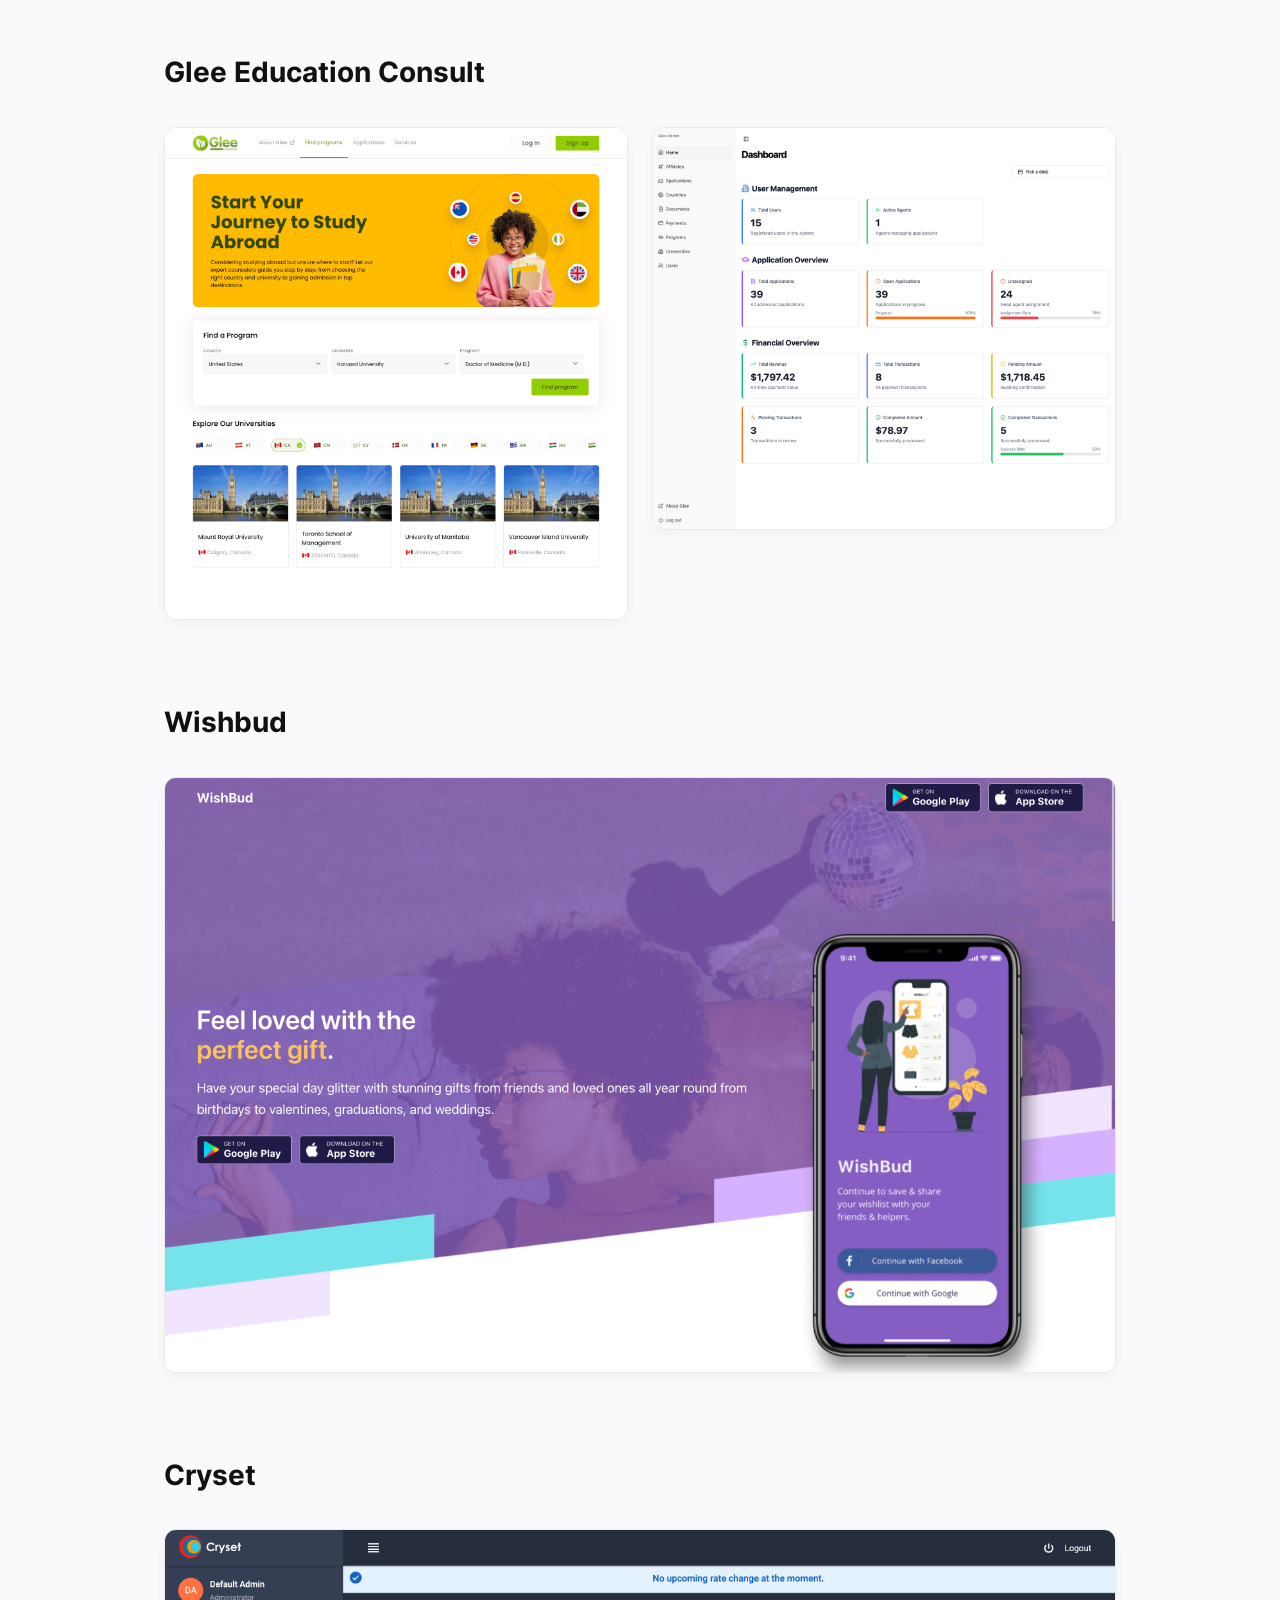
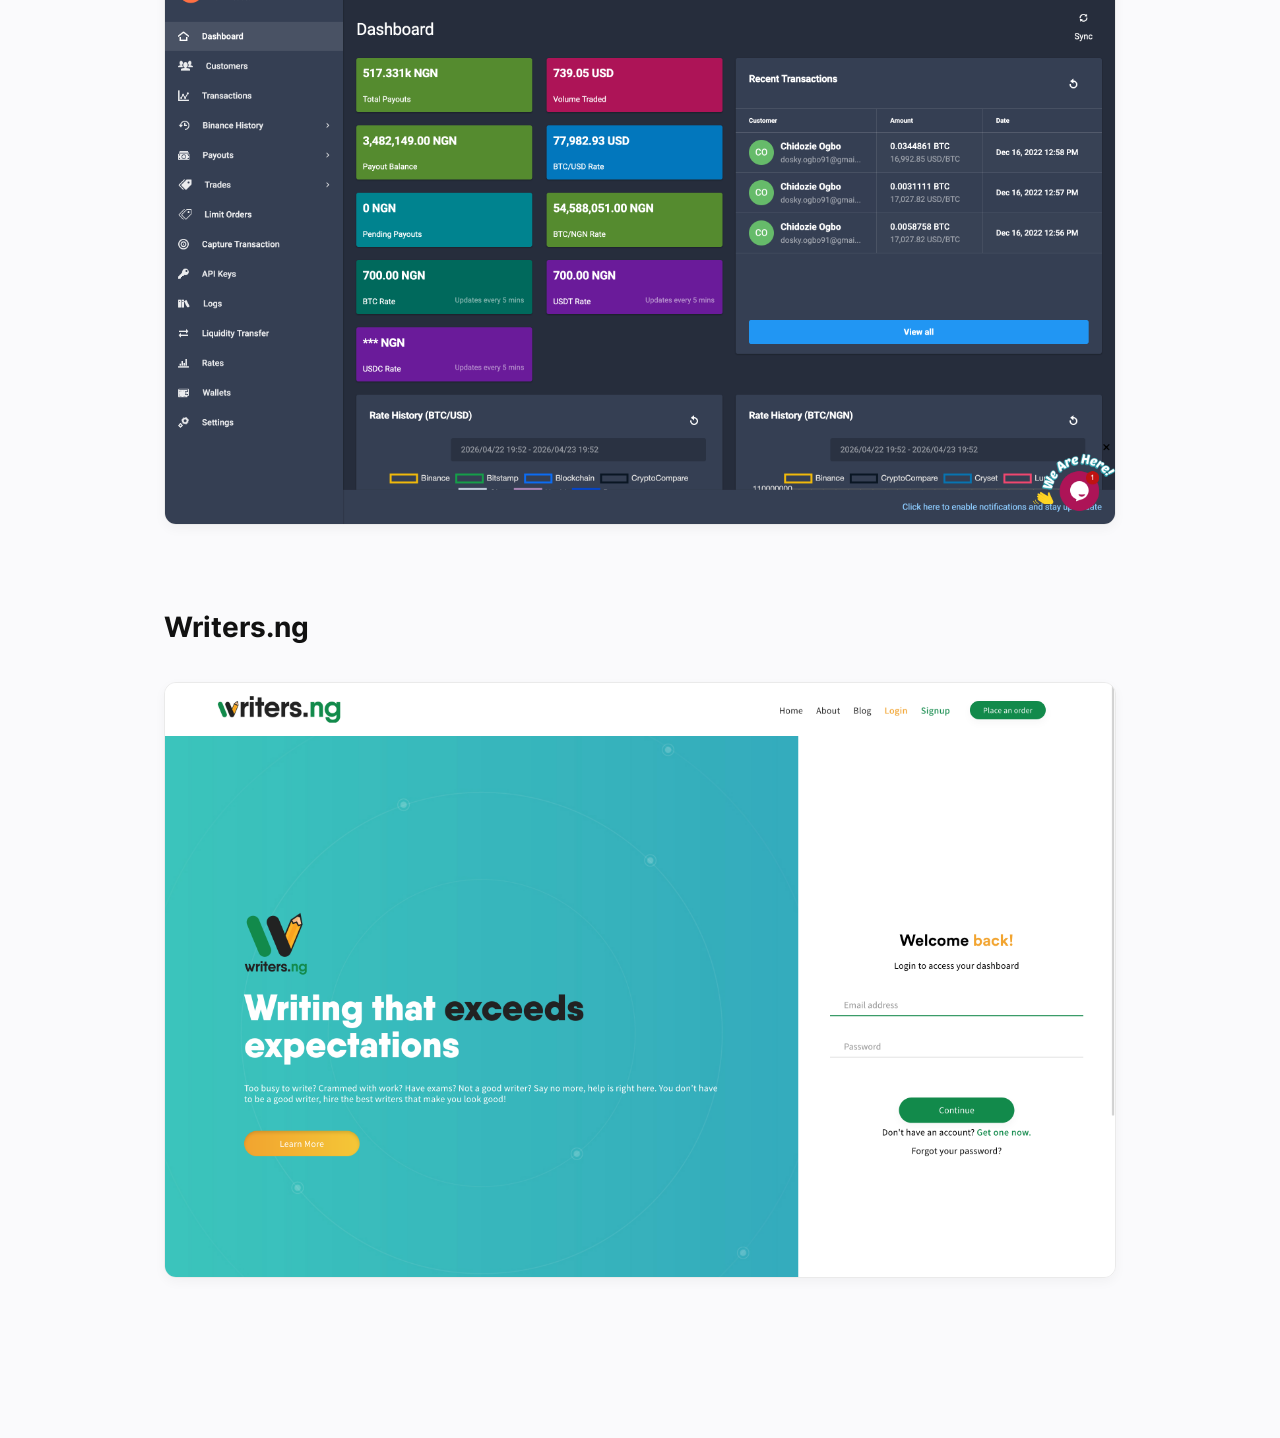
==== commit b12c10a1: "Add links to project images for external navigation Co-authored-by: Copilot <copilot@github.com>" ====
--- a/index.html
+++ b/index.html
@@ -116,16 +116,28 @@
                 <h3>Obiex Africa</h3>
               </div>
               <div class="image-grid grid-3-cols">
-                <img
-                  src="./assets/images/obiex-website-desktop.png"
-                  alt="Obiex Website Landing Page"
-                  class="project-img"
-                />
-                <img
-                  src="./assets/images/obiex-webapp-desktop.png"
-                  alt="Obiex Web Application Dashboard"
-                  class="project-img"
-                />
+                <a
+                  href="https://obiex.finance"
+                  target="_blank"
+                  rel="noopener noreferrer"
+                >
+                  <img
+                    src="./assets/images/obiex-website-desktop.png"
+                    alt="Obiex Website Landing Page"
+                    class="project-img"
+                  />
+                </a>
+                <a
+                  href="https://app.obiex.finance"
+                  target="_blank"
+                  rel="noopener noreferrer"
+                >
+                  <img
+                    src="./assets/images/obiex-webapp-desktop.png"
+                    alt="Obiex Web Application Dashboard"
+                    class="project-img"
+                  />
+                </a>
                 <img
                   src="./assets/images/obiex-admin.png"
                   alt="Obiex Admin Panel"
@@ -139,11 +151,17 @@
                 <h3>Glee Education Consult</h3>
               </div>
               <div class="image-grid grid-2-cols">
-                <img
-                  src="./assets/images/glee-web.png"
-                  alt="Glee Education Website"
-                  class="project-img"
-                />
+                <a
+                  href="https://gleeweb.stgdo.afrivelle.com/"
+                  target="_blank"
+                  rel="noopener noreferrer"
+                >
+                  <img
+                    src="./assets/images/glee-web.png"
+                    alt="Glee Education Website"
+                    class="project-img"
+                  />
+                </a>
                 <img
                   src="./assets/images/glee-admin.png"
                   alt="Glee Education Admin Dashboard"
@@ -170,11 +188,17 @@
                 <h3>Cryset</h3>
               </div>
               <div class="image-grid grid-1-col">
-                <img
-                  src="./assets/images/cryset.png"
-                  alt="Cryset Trading Platform Dashboard"
-                  class="project-img"
-                />
+                <a
+                  href="https://desk.cryset.com"
+                  target="_blank"
+                  rel="noopener noreferrer"
+                >
+                  <img
+                    src="./assets/images/cryset.png"
+                    alt="Cryset Trading Platform Dashboard"
+                    class="project-img"
+                  />
+                </a>
               </div>
             </div>
 
--- a/styles.css
+++ b/styles.css
@@ -41,7 +41,7 @@
 .container {
   max-width: 1000px;
   margin: 0 auto;
-  padding: 48px 24px;
+  padding: 80px 24px;
 }
 
 /* Navigation */
--- a/styles.css
+++ b/styles.css
@@ -41,7 +41,7 @@
 .container {
   max-width: 1000px;
   margin: 0 auto;
-  padding: 48px 24px;
+  padding: 80px 24px;
 }
 
 /* Navigation */
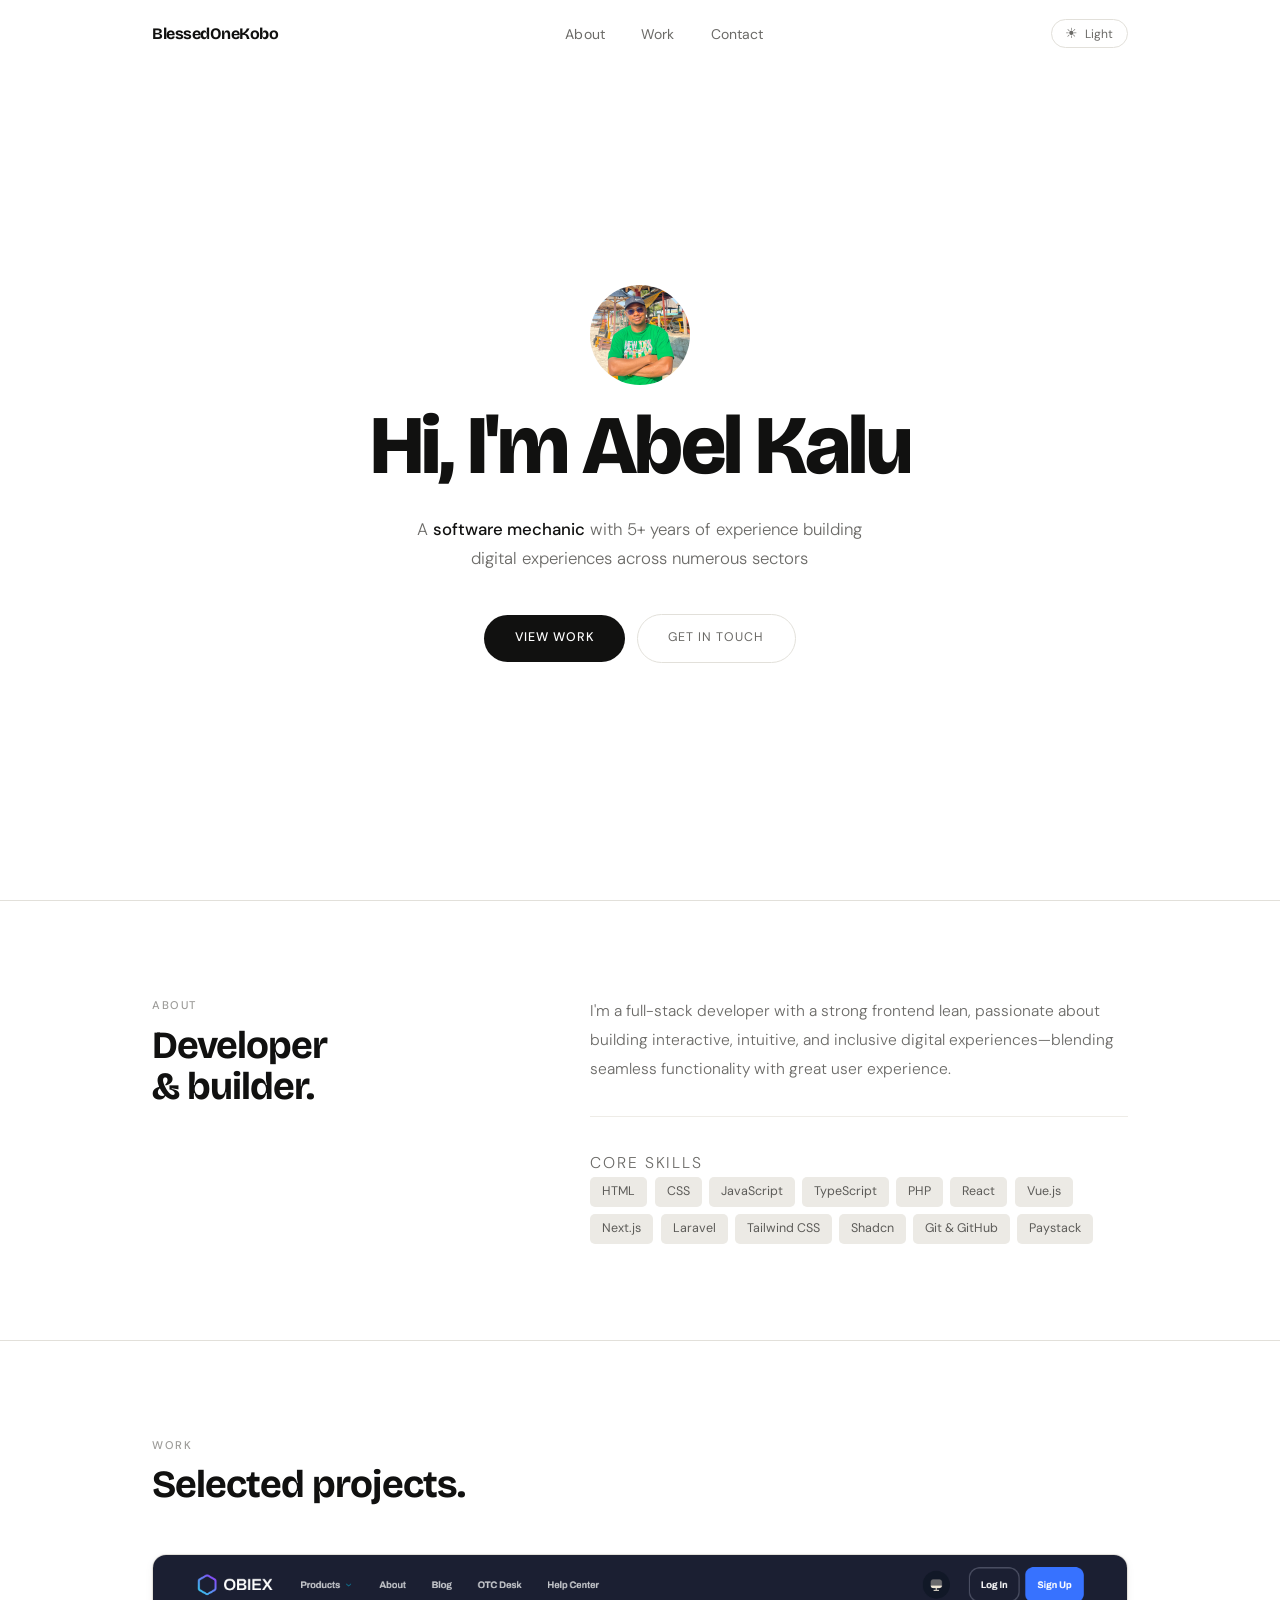
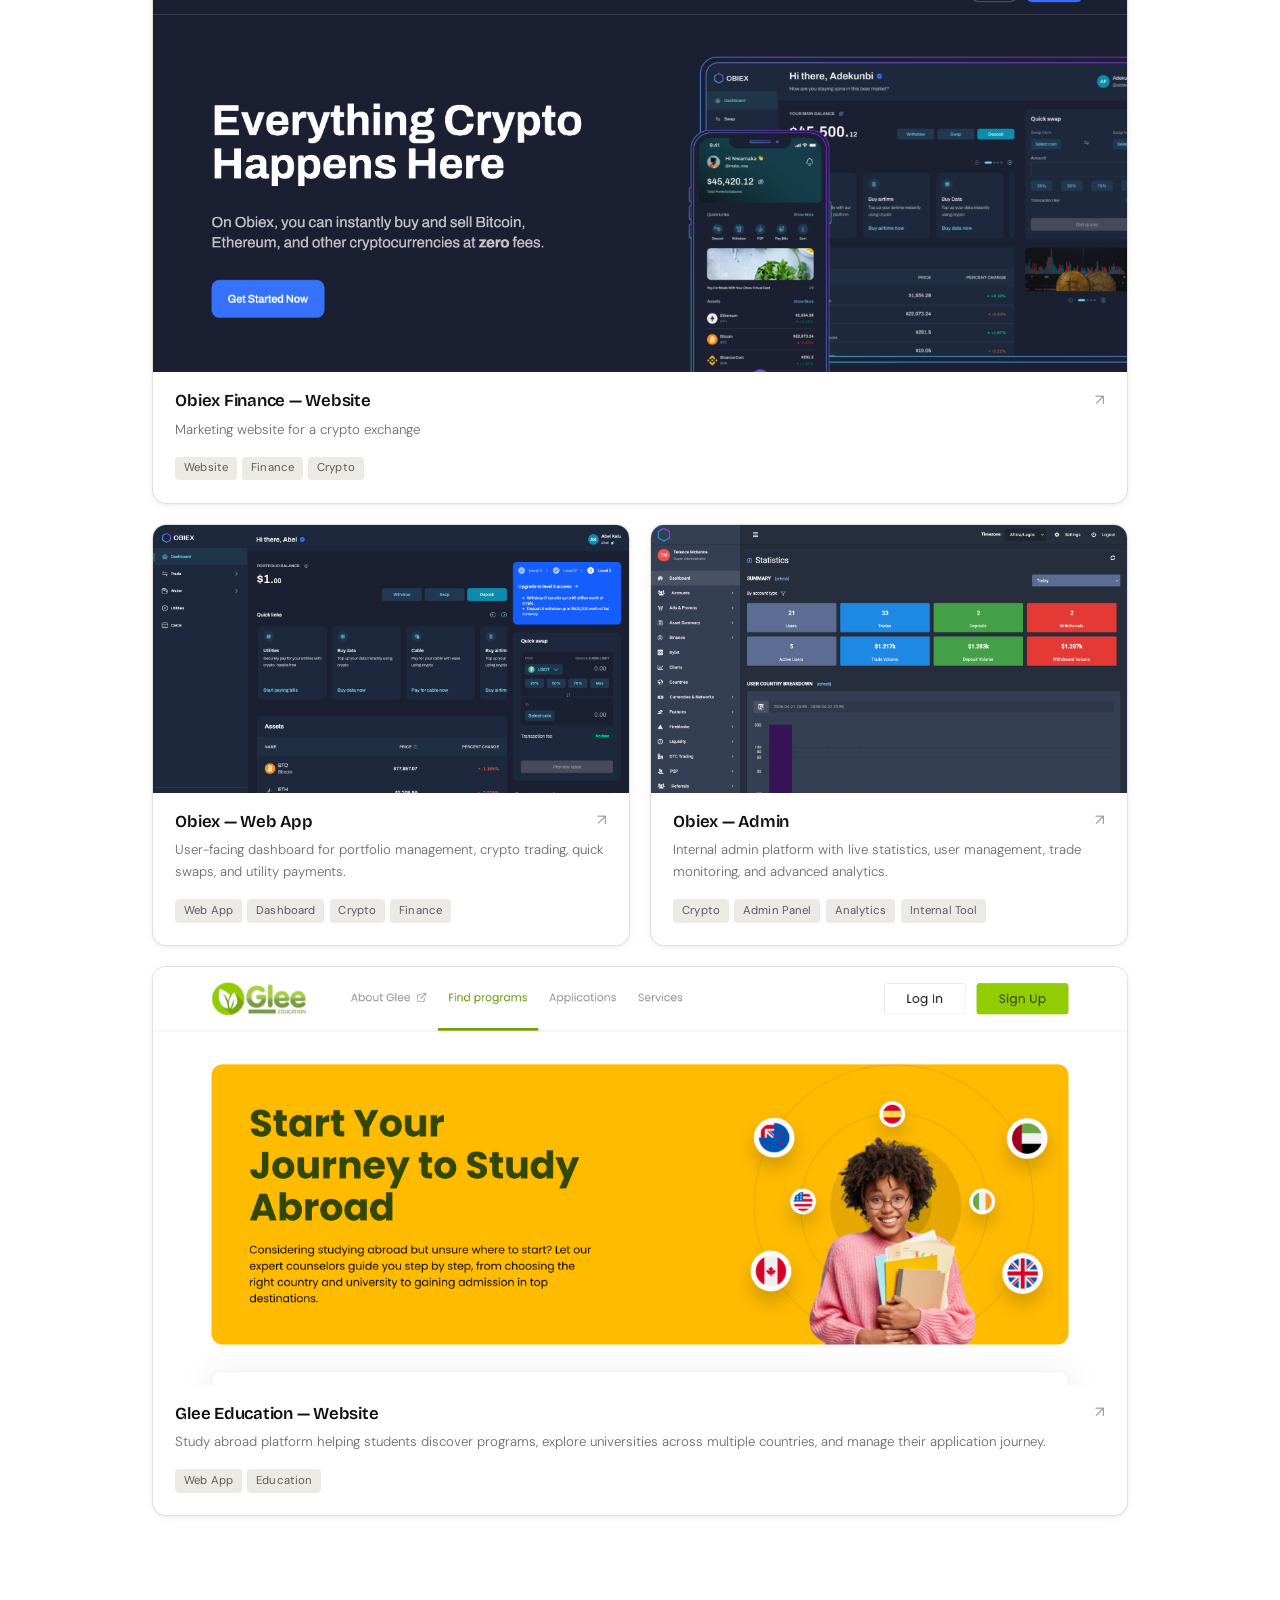
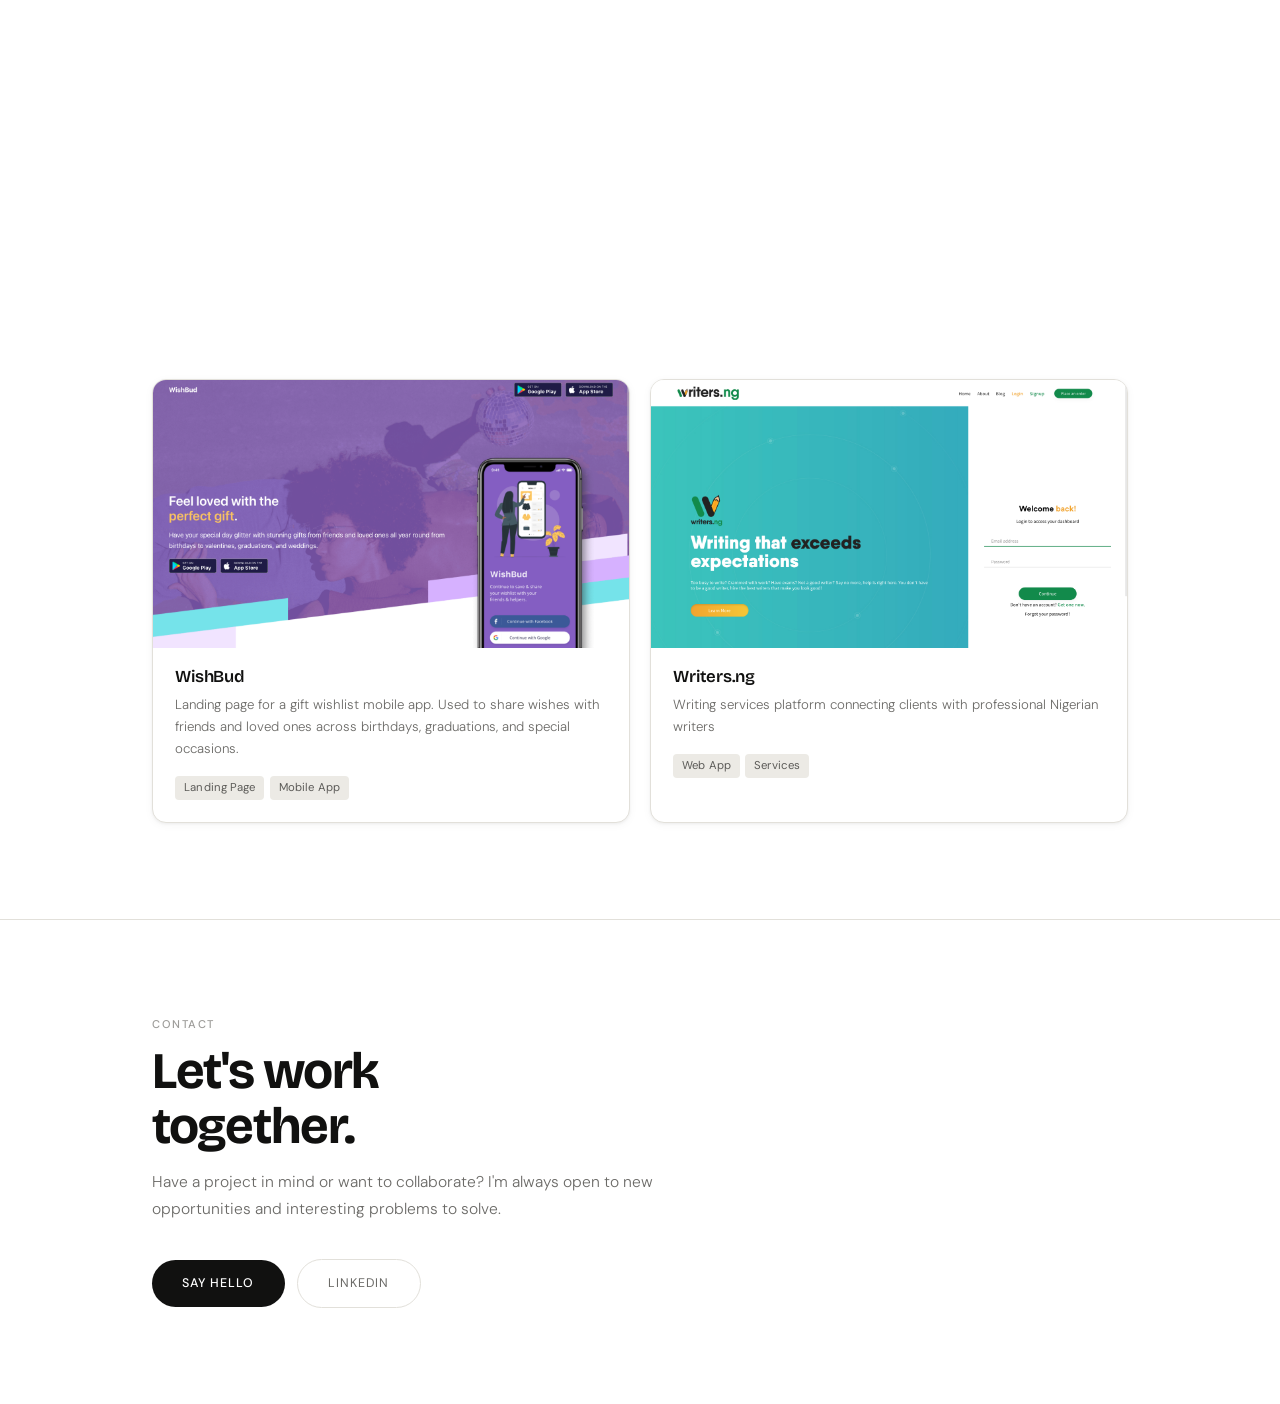
==== commit 03b01ab4: "feat: update portfolio website with new design and functionality - Changed title from "Frontend Engi" ====
--- a/index.html
+++ b/index.html
@@ -3,63 +3,44 @@
   <head>
     <meta charset="UTF-8" />
     <meta name="viewport" content="width=device-width, initial-scale=1.0" />
-    <title>Abel Kalu - Frontend Engineer</title>
-    <link rel="preload" href="./styles.css" as="style" />
-    <link rel="stylesheet" href="./styles.css" />
+    <title>Abel Kalu - Fullstack Engineer</title>
+    <link rel="preconnect" href="https://fonts.googleapis.com" />
+    <link rel="preconnect" href="https://fonts.gstatic.com" crossorigin />
     <link
-      rel="preload"
-      href="../assets/fonts/Inter-VariableFont_slnt,wght.ttf"
-      as="font"
+      href="https://fonts.googleapis.com/css2?family=Bricolage+Grotesque:opsz,wght@12..96,300;12..96,400;12..96,500;12..96,600;12..96,700;12..96,800&family=DM+Sans:ital,opsz,wght@0,9..40,300;0,9..40,400;0,9..40,500;1,9..40,300&display=swap"
+      rel="stylesheet"
     />
+    <link rel="preload" href="styles.css" as="style" />
+    <link rel="stylesheet" href="styles.css" />
   </head>
 
   <body>
-    <header>
-      <div class="contact-email">
-        <div class="email-icon">
-          <svg
-            width="20"
-            height="20"
-            viewBox="0 0 24 24"
-            fill="none"
-            stroke="currentColor"
-            stroke-width="2"
-            stroke-linecap="round"
-            stroke-linejoin="round"
-          >
-            <path
-              d="M4 4h16c1.1 0 2 .9 2 2v12c0 1.1-.9 2-2 2H4c-1.1 0-2-.9-2-2V6c0-1.1.9-2 2-2z"
-            ></path>
-            <polyline points="22,6 12,13 2,6"></polyline>
-          </svg>
-        </div>
-        <a href="mailto:blessedonekobo@gmail.com">blessedonekobo@gmail.com</a>
-      </div>
-      <nav>
-        <ul>
-          <li>
+    <nav class="nav" id="nav" role="navigation" aria-label="Main navigation">
+      <div class="container">
+        <div class="nav-inner">
+          <a href="#home" class="nav-logo">BlessedOneKobo</a>
+          <ul class="nav-links">
+            <li><a href="#about">About</a></li>
+            <li><a href="#work">Work</a></li>
+            <li><a href="#contact">Contact</a></li>
+          </ul>
+          <div class="nav-right">
             <button
-              class="theme-toggle"
-              id="theme-toggle"
-              aria-label="Toggle Dark Mode"
+              class="theme-btn"
+              id="theme-btn"
+              aria-label="Toggle color scheme"
             >
-              🌙
+              <span class="theme-btn-icon" id="theme-icon">☀</span>
+              <span id="theme-label">Light</span>
             </button>
-          </li>
-          <li><a href="#skills">Skills</a></li>
-          <li><a href="#work">Works</a></li>
-          <li>
-            <a href="https://github.com/BlessedOneKobo" target="_blank"
-              >Github</a
-            >
-          </li>
-        </ul>
-      </nav>
-    </header>
-
-    <div class="container">
-      <main>
-        <section class="hero">
+          </div>
+        </div>
+      </div>
+    </nav>
+
+    <section class="hero" id="home" aria-label="Introduction">
+      <div class="container">
+        <div class="hero-inner">
           <div class="profile-container">
             <img
               src="../assets/images/avatar.jpg"
@@ -70,175 +51,323 @@
               fetchpriority="high"
             />
           </div>
-          <p class="greeting">Hi, I'm Abel ✌️</p>
-          <h1>Building digital products, brands, and experiences.</h1>
-          <p>
-            I specialize in building
-            <strong>highly scalable web applications</strong>,
-            <strong> robust UI architectures</strong>, and
-            <strong> rich user experiences </strong>
+          <h1 class="hero-headline">Hi, I'm Abel Kalu</h1>
+          <p class="hero-sub">
+            A <strong>software mechanic</strong> with 5+ years of experience
+            building digital experiences across numerous sectors
           </p>
-          <a href="mailto:blessedonekobo@gmail.com" class="btn-primary">
-            Connect with me
-          </a>
-        </section>
-
-        <section id="skills" class="skills">
-          <h2 class="section-title">Technologies & Tools</h2>
-          <div class="skill-tags">
-            <span class="tag">HTML</span>
-            <span class="tag">CSS</span>
-            <span class="tag">JavaScript</span>
-            <span class="tag">TypeScript</span>
-            <span class="tag">PHP</span>
-            <span class="tag">React</span>
-            <span class="tag">VueJS</span>
-            <span class="tag">NextJS</span>
-            <span class="tag">Laravel</span>
-            <span class="tag">Tailwind CSS</span>
-            <span class="tag">Bootstrap</span>
-            <span class="tag">Shadcn</span>
-            <span class="tag">Git & GitHub</span>
-            <span class="tag">Gitlab</span>
-            <span class="tag">Jira</span>
-            <span class="tag">Netlify</span>
-            <span class="tag">Cloudflare</span>
-            <span class="tag">Paystack</span>
-          </div>
-        </section>
-
-        <section id="work">
-          <h2 class="section-title">Selected Works</h2>
-
-          <div class="work-list">
-            <div class="project">
-              <div class="project-header">
-                <h3>Obiex Africa</h3>
-              </div>
-              <div class="image-grid grid-3-cols">
-                <a
-                  href="https://obiex.finance"
-                  target="_blank"
-                  rel="noopener noreferrer"
-                >
-                  <img
-                    src="./assets/images/obiex-website-desktop.png"
-                    alt="Obiex Website Landing Page"
-                    class="project-img"
-                  />
-                </a>
-                <a
-                  href="https://app.obiex.finance"
-                  target="_blank"
-                  rel="noopener noreferrer"
-                >
-                  <img
-                    src="./assets/images/obiex-webapp-desktop.png"
-                    alt="Obiex Web Application Dashboard"
-                    class="project-img"
-                  />
-                </a>
-                <img
-                  src="./assets/images/obiex-admin.png"
-                  alt="Obiex Admin Panel"
-                  class="project-img"
-                />
-              </div>
-            </div>
-
-            <div class="project">
-              <div class="project-header">
-                <h3>Glee Education Consult</h3>
-              </div>
-              <div class="image-grid grid-2-cols">
-                <a
-                  href="https://gleeweb.stgdo.afrivelle.com/"
-                  target="_blank"
-                  rel="noopener noreferrer"
-                >
-                  <img
-                    src="./assets/images/glee-web.png"
-                    alt="Glee Education Website"
-                    class="project-img"
-                  />
-                </a>
-                <img
-                  src="./assets/images/glee-admin.png"
-                  alt="Glee Education Admin Dashboard"
-                  class="project-img"
-                />
-              </div>
-            </div>
-
-            <div class="project">
-              <div class="project-header">
-                <h3>Wishbud</h3>
-              </div>
-              <div class="image-grid grid-1-col">
-                <img
-                  src="./assets/images/wishbud-desktop.png"
-                  alt="Cryset Trading Platform Dashboard"
-                  class="project-img"
-                />
-              </div>
-            </div>
-
-            <div class="project">
-              <div class="project-header">
-                <h3>Cryset</h3>
-              </div>
-              <div class="image-grid grid-1-col">
-                <a
-                  href="https://desk.cryset.com"
-                  target="_blank"
-                  rel="noopener noreferrer"
-                >
-                  <img
-                    src="./assets/images/cryset.png"
-                    alt="Cryset Trading Platform Dashboard"
-                    class="project-img"
-                  />
-                </a>
-              </div>
-            </div>
-
-            <div class="project">
-              <div class="project-header">
-                <h3>Writers.ng</h3>
-              </div>
-              <div class="image-grid grid-1-col">
-                <img
-                  src="./assets/images/writers-1.png"
-                  alt="Cryset Trading Platform Dashboard"
-                  class="project-img"
-                />
-              </div>
-            </div>
-          </div>
-        </section>
-      </main>
-    </div>
-
-    <script>
-      const themeToggle = document.getElementById("theme-toggle");
-      const body = document.body;
-
-      // Check for saved preference
-      if (localStorage.getItem("theme") === "dark") {
-        body.classList.add("dark-theme");
-        themeToggle.textContent = "☀️";
-      }
-
-      themeToggle.addEventListener("click", () => {
-        body.classList.toggle("dark-theme");
-        if (body.classList.contains("dark-theme")) {
-          localStorage.setItem("theme", "dark");
-          themeToggle.textContent = "☀️";
-        } else {
-          localStorage.setItem("theme", "light");
-          themeToggle.textContent = "🌙";
-        }
-      });
-    </script>
+          <div class="hero-actions">
+            <a href="#work" class="btn-primary">View work</a>
+            <a href="#contact" class="btn-ghost">Get in touch</a>
+          </div>
+        </div>
+      </div>
+    </section>
+
+    <section class="section" id="about" aria-labelledby="about-title">
+      <div class="container">
+        <div class="about-grid">
+          <div class="reveal">
+            <p class="section-label">About</p>
+            <h2 class="section-title" id="about-title">
+              Developer<br />& builder.
+            </h2>
+          </div>
+          <div class="about-body reveal reveal-d1">
+            <p>
+              I'm a full-stack developer with a strong frontend lean,
+              passionate about building interactive, intuitive, and inclusive
+              digital experiences—blending seamless functionality with great
+              user experience.
+            </p>
+            <div class="skills-wrap">
+              <p class="skills-label">Core skills</p>
+              <div class="skills-tags">
+                <span class="s-tag">HTML</span>
+                <span class="s-tag">CSS</span>
+                <span class="s-tag">JavaScript</span>
+                <span class="s-tag">TypeScript</span>
+                <span class="s-tag">PHP</span>
+                <span class="s-tag">React</span>
+                <span class="s-tag">Vue.js</span>
+                <span class="s-tag">Next.js</span>
+                <span class="s-tag">Laravel</span>
+                <span class="s-tag">Tailwind CSS</span>
+                <span class="s-tag">Shadcn</span>
+                <span class="s-tag">Git & GitHub</span>
+                <span class="s-tag">Paystack</span>
+              </div>
+            </div>
+          </div>
+        </div>
+      </div>
+    </section>
+
+    <section class="section" id="work" aria-labelledby="work-title">
+      <div class="container">
+        <div class="work-header reveal">
+          <p class="section-label">Work</p>
+          <h2 class="section-title" id="work-title">Selected projects.</h2>
+        </div>
+
+        <div class="work-grid">
+          <a
+            href="https://obiex.finance"
+            target="_blank"
+            rel="noopener noreferrer"
+            class="card card-full reveal"
+          >
+            <div class="card-thumb card-thumb-wide">
+              <img
+                src="assets/images/obiex-website-desktop.png"
+                alt="Obiex Finance marketing website"
+                loading="lazy"
+              />
+            </div>
+            <div class="card-body">
+              <div class="card-top">
+                <span class="card-title">Obiex Finance — Website</span>
+                <span class="card-arrow" aria-hidden="true">↗</span>
+              </div>
+              <p class="card-desc">
+                Marketing website for a crypto exchange
+              </p>
+              <div class="card-tags">
+                <span class="c-tag">Website</span>
+                <span class="c-tag">Finance</span>
+                <span class="c-tag">Crypto</span>
+              </div>
+            </div>
+          </a>
+
+          <a
+            href="https://app.obiex.finance"
+            target="_blank"
+            rel="noopener noreferrer"
+            class="card reveal reveal-d1"
+          >
+            <div class="card-thumb card-thumb-std">
+              <img
+                src="assets/images/obiex-webapp-desktop.png"
+                alt="Obiex Finance web application dashboard"
+                loading="lazy"
+              />
+            </div>
+            <div class="card-body">
+              <div class="card-top">
+                <span class="card-title">Obiex — Web App</span>
+                <span class="card-arrow" aria-hidden="true">↗</span>
+              </div>
+              <p class="card-desc">
+                User-facing dashboard for portfolio management, crypto trading,
+                quick swaps, and utility payments.
+              </p>
+              <div class="card-tags">
+                <span class="c-tag">Web App</span>
+                <span class="c-tag">Dashboard</span>
+                <span class="c-tag">Crypto</span>
+                <span class="c-tag">Finance</span>
+              </div>
+            </div>
+          </a>
+
+          <a
+            href="https://app.obiex.finance"
+            target="_blank"
+            rel="noopener noreferrer"
+            class="card reveal reveal-d2"
+          >
+            <div class="card-thumb card-thumb-std">
+              <img
+                src="assets/images/obiex-admin.png"
+                alt="Obiex admin statistics dashboard"
+                loading="lazy"
+              />
+            </div>
+            <div class="card-body">
+              <div class="card-top">
+                <span class="card-title">Obiex — Admin</span>
+                <span class="card-arrow" aria-hidden="true">↗</span>
+              </div>
+              <p class="card-desc">
+                Internal admin platform with live statistics, user management,
+                trade monitoring, and advanced analytics.
+              </p>
+              <div class="card-tags">
+                <span class="c-tag">Crypto</span>
+                <span class="c-tag">Admin Panel</span>
+                <span class="c-tag">Analytics</span>
+                <span class="c-tag">Internal Tool</span>
+              </div>
+            </div>
+          </a>
+
+          <a
+            href="https://gleeweb.stgdo.afrivelle.com/"
+            target="_blank"
+            rel="noopener noreferrer"
+            class="card card-full reveal"
+          >
+            <div class="card-thumb card-thumb-wide">
+              <img
+                src="assets/images/glee-web.png"
+                alt="Glee Education study abroad platform website"
+                loading="lazy"
+              />
+            </div>
+            <div class="card-body">
+              <div class="card-top">
+                <span class="card-title">Glee Education — Website</span>
+                <span class="card-arrow" aria-hidden="true">↗</span>
+              </div>
+              <p class="card-desc">
+                Study abroad platform helping students discover programs,
+                explore universities across multiple countries, and manage their
+                application journey.
+              </p>
+              <div class="card-tags">
+                <span class="c-tag">Web App</span>
+                <span class="c-tag">Education</span>
+              </div>
+            </div>
+          </a>
+
+          <a
+            href="https://gleeweb.stgdo.afrivelle.com/"
+            target="_blank"
+            rel="noopener noreferrer"
+            class="card reveal reveal-d1"
+          >
+            <div class="card-thumb card-thumb-std">
+              <img
+                src="assets/images/glee-admin.png"
+                alt="Glee Education admin dashboard"
+                loading="lazy"
+              />
+            </div>
+            <div class="card-body">
+              <div class="card-top">
+                <span class="card-title">Glee — Admin</span>
+                <span class="card-arrow" aria-hidden="true">↗</span>
+              </div>
+              <p class="card-desc">
+                Admin dashboard for managing users, tracking applications,
+                overseeing financials, and assigning agents across programs.
+              </p>
+              <div class="card-tags">
+                <span class="c-tag">Admin Panel</span>
+                <span class="c-tag">Education</span>
+              </div>
+            </div>
+          </a>
+
+          <a
+            href="https://desk.cryset.com/"
+            target="_blank"
+            rel="noopener noreferrer"
+            class="card reveal reveal-d2"
+          >
+            <div class="card-thumb card-thumb-std">
+              <img
+                src="assets/images/cryset-1.png"
+                alt="Cryset crypto rate dashboard"
+                loading="lazy"
+              />
+            </div>
+            <div class="card-body">
+              <div class="card-top">
+                <span class="card-title">Cryset</span>
+                <span class="card-arrow" aria-hidden="true">↗</span>
+              </div>
+              <p class="card-desc">
+                Real-time crypto rate aggregator displaying live rate history
+                with transaction streaming
+              </p>
+              <div class="card-tags">
+                <span class="c-tag">Crypto</span>
+                <span class="c-tag">Data visualization</span>
+              </div>
+            </div>
+          </a>
+
+          <div class="card card-static reveal reveal-d1">
+            <div class="card-thumb card-thumb-std">
+              <img
+                src="assets/images/wishbud-desktop.png"
+                alt="WishBud gift wishlist app landing page"
+                loading="lazy"
+              />
+            </div>
+            <div class="card-body">
+              <div class="card-top">
+                <span class="card-title">WishBud</span>
+              </div>
+              <p class="card-desc">
+                Landing page for a gift wishlist mobile app. Used to share
+                wishes with friends and loved ones across birthdays,
+                graduations, and special occasions.
+              </p>
+              <div class="card-tags">
+                <span class="c-tag">Landing Page</span>
+                <span class="c-tag">Mobile App</span>
+              </div>
+            </div>
+          </div>
+
+          <div class="card card-static reveal reveal-d2">
+            <div class="card-thumb card-thumb-std">
+              <img
+                src="assets/images/writers-1.png"
+                alt="Writers.ng writing services platform"
+                loading="lazy"
+              />
+            </div>
+            <div class="card-body">
+              <div class="card-top">
+                <span class="card-title">Writers.ng</span>
+              </div>
+              <p class="card-desc">
+                Writing services platform connecting clients with professional
+                Nigerian writers
+              </p>
+              <div class="card-tags">
+                <span class="c-tag">Web App</span>
+                <span class="c-tag">Services</span>
+              </div>
+            </div>
+          </div>
+        </div>
+      </div>
+    </section>
+
+    <section class="section" id="contact" aria-labelledby="contact-title">
+      <div class="container">
+        <div class="contact-inner reveal">
+          <p class="section-label">Contact</p>
+          <h2 class="contact-title" id="contact-title">
+            Let's work<br />together.
+          </h2>
+          <p class="contact-sub">
+            Have a project in mind or want to collaborate? I'm always open to
+            new opportunities and interesting problems to solve.
+          </p>
+          <div class="contact-actions">
+            <a href="mailto:blessedonekobo@gmail.com" class="btn-primary">
+              Say hello
+            </a>
+            <a
+              href="https://www.linkedin.com/in/abel-kalu-79870a26b"
+              target="_blank"
+              rel="noopener noreferrer"
+              class="btn-ghost"
+            >
+              LinkedIn
+            </a>
+          </div>
+        </div>
+      </div>
+    </section>
+
+    <script src="script.js"></script>
   </body>
 </html>
--- a/styles.css
+++ b/styles.css
@@ -1,318 +1,636 @@
 /* #region reset */
-* {
+*,
+*::before,
+*::after {
+  box-sizing: border-box;
   margin: 0;
   padding: 0;
-  box-sizing: border-box;
-}
-
-/* #region typography and base styles */
-@font-face {
-  font-family: "Inter";
-  src: url("./Inter-VariableFont_slnt\,wght.ttf");
-  font-display: "swap";
-}
+}
+
+:root {
+  --bg: #fff;
+  --bg-card: #fff;
+  --bg-subtle: #efede8;
+  --text: #111110;
+  --text-2: #6b6a67;
+  --text-3: #9d9c99;
+  --border: #e2e0da;
+  --border-light: #eeece7;
+  --tag-bg: #eceae5;
+  --tag-text: #5c5b58;
+  --shadow-sm: 0 1px 3px rgba(0, 0, 0, 0.05), 0 2px 10px rgba(0, 0, 0, 0.04);
+  --shadow-md: 0 4px 20px rgba(0, 0, 0, 0.07), 0 1px 5px rgba(0, 0, 0, 0.04);
+  --shadow-lg: 0 8px 40px rgba(0, 0, 0, 0.1), 0 2px 8px rgba(0, 0, 0, 0.05);
+
+  --ease: cubic-bezier(0.4, 0, 0.2, 1);
+  --fast: 150ms;
+  --base: 260ms;
+  --slow: 420ms;
+}
+
+[data-theme="dark"] {
+  --bg: #0c0c0a;
+  --bg-card: #141412;
+  --bg-subtle: #1a1a17;
+  --text: #edecea;
+  --text-2: #888784;
+  --text-3: #55544f;
+  --border: #242420;
+  --border-light: #1c1c18;
+  --tag-bg: #1e1e1a;
+  --tag-text: #888784;
+  --shadow-sm: 0 1px 3px rgba(0, 0, 0, 0.4), 0 2px 10px rgba(0, 0, 0, 0.25);
+  --shadow-md: 0 4px 20px rgba(0, 0, 0, 0.5), 0 1px 5px rgba(0, 0, 0, 0.3);
+  --shadow-lg: 0 8px 40px rgba(0, 0, 0, 0.6), 0 2px 8px rgba(0, 0, 0, 0.35);
+}
+
 
 html {
+  font-size: 16px;
   scroll-behavior: smooth;
 }
 
 body {
-  font-family:
-    "Inter",
-    -apple-system,
-    BlinkMacSystemFont,
-    "Segoe UI",
-    Roboto,
-    Helvetica,
-    Arial,
-    sans-serif;
-  background-color: #fafafc; /* Minimalist light background */
-  color: #111111;
+  font-family: "DM Sans", sans-serif;
+  background-color: var(--bg);
+  color: var(--text);
   line-height: 1.6;
   -webkit-font-smoothing: antialiased;
+  transition:
+    background-color var(--slow) var(--ease),
+    color var(--slow) var(--ease);
+}
+
+h1,
+h2,
+h3,
+h4 {
+  font-family: "Bricolage Grotesque", sans-serif;
+  font-weight: 700;
+  line-height: 1.08;
+  letter-spacing: -0.025em;
+}
+
+img {
+  display: block;
+  max-width: 100%;
 }
 
 a {
+  color: inherit;
+}
+
+
+.container {
+  max-width: 1040px;
+  margin: 0 auto;
+  padding: 0 2rem;
+}
+
+
+.nav {
+  position: fixed;
+  top: 0;
+  left: 0;
+  right: 0;
+  z-index: 200;
+  padding: 1.2rem 0;
+  background-color: var(--bg);
+  border-bottom: 1px solid transparent;
+  transition:
+    border-color var(--base) var(--ease),
+    background-color var(--slow) var(--ease),
+    padding var(--base) var(--ease);
+}
+
+.nav.scrolled {
+  border-bottom-color: var(--border);
+  padding: 0.9rem 0;
+}
+
+.nav-inner {
+  display: flex;
+  align-items: center;
+  justify-content: space-between;
+}
+
+.nav-logo {
+  font-family: "Bricolage Grotesque", sans-serif;
+  font-weight: 700;
+  font-size: 1rem;
+  color: var(--text);
   text-decoration: none;
-  color: inherit;
-}
-
-/* #region layout */
-.container {
-  max-width: 1000px;
-  margin: 0 auto;
-  padding: 80px 24px;
-}
-
-/* Navigation */
-header {
-  display: flex;
+  letter-spacing: -0.03em;
+  transition: opacity var(--fast);
+}
+
+.nav-logo:hover {
+  opacity: 0.6;
+}
+
+.nav-links {
+  display: flex;
+  align-items: center;
+  gap: 2.25rem;
+  list-style: none;
+}
+
+.nav-links a {
+  color: var(--text-2);
+  text-decoration: none;
+  font-size: 0.875rem;
+  font-weight: 400;
+  letter-spacing: 0.01em;
+  transition: color var(--fast);
+}
+
+.nav-links a:hover {
+  color: var(--text);
+}
+
+.nav-right {
+  display: flex;
+  align-items: center;
+  gap: 1.25rem;
+}
+
+.theme-btn {
+  display: flex;
+  align-items: center;
+  gap: 0.4rem;
+  background: none;
+  border: 1px solid var(--border);
+  border-radius: 999px;
+  padding: 0.35rem 0.85rem;
+  cursor: pointer;
+  color: var(--text-2);
+  font-size: 0.75rem;
+  font-family: "DM Sans", sans-serif;
+  font-weight: 400;
+  letter-spacing: 0.01em;
+  transition:
+    color var(--fast),
+    border-color var(--fast),
+    background-color var(--fast);
+}
+
+.theme-btn:hover {
+  color: var(--text);
+  border-color: var(--text-2);
+}
+
+.theme-btn-icon {
+  font-size: 0.85rem;
+  line-height: 1;
+}
+
+
+.hero {
+  min-height: 100svh;
+  display: flex;
+  align-items: center;
+  justify-content: center;
+  text-align: center;
+  padding: 7rem 0 5rem;
+}
+
+.hero-inner {
+  max-width: 720px;
+  width: 100%;
+}
+
+@keyframes pulse-dot {
+  0%,
+  100% {
+    box-shadow: 0 0 0 2px rgba(76, 175, 80, 0.2);
+  }
+  50% {
+    box-shadow: 0 0 0 5px rgba(76, 175, 80, 0.08);
+  }
+}
+
+.hero-headline {
+  font-size: clamp(2.8rem, 6.5vw, 5.25rem);
+  font-weight: 800;
+  color: var(--text);
+  margin-bottom: 1.5rem;
+  letter-spacing: -0.03em;
+  animation: rise 0.7s var(--ease) 0.1s both;
+}
+
+.hero-sub {
+  font-size: clamp(0.95rem, 1.5vw, 1.05rem);
+  color: var(--text-2);
+  max-width: 460px;
+  margin: 0 auto 2.5rem;
+  line-height: 1.75;
+  font-weight: 300;
+  animation: rise 0.7s var(--ease) 0.2s both;
+}
+
+.hero-sub strong {
+  color: var(--text);
+  font-weight: 500;
+}
+
+.hero-actions {
+  display: flex;
+  align-items: center;
+  justify-content: center;
+  gap: 0.75rem;
+  flex-wrap: wrap;
+  animation: rise 0.7s var(--ease) 0.3s both;
+}
+
+.profile-container img {
+  border-radius: 100%;
+  margin: 1rem auto;
+}
+
+.btn-primary {
+  display: inline-flex;
+  align-items: center;
+  gap: 0.5rem;
+  padding: 0.85rem 1.9rem;
+  background-color: var(--text);
+  color: var(--bg);
+  text-decoration: none;
+  border-radius: 999px;
+  font-size: 0.78rem;
+  font-weight: 500;
+  letter-spacing: 0.08em;
+  text-transform: uppercase;
+  transition:
+    opacity var(--base),
+    transform var(--base);
+}
+
+.btn-primary:hover {
+  opacity: 0.75;
+  transform: translateY(-1px);
+}
+
+.btn-ghost {
+  display: inline-flex;
+  align-items: center;
+  padding: 0.85rem 1.9rem;
+  border: 1px solid var(--border);
+  color: var(--text-2);
+  text-decoration: none;
+  border-radius: 999px;
+  font-size: 0.78rem;
+  font-weight: 400;
+  letter-spacing: 0.08em;
+  text-transform: uppercase;
+  transition:
+    color var(--fast),
+    border-color var(--fast);
+}
+
+.btn-ghost:hover {
+  color: var(--text);
+  border-color: var(--text-2);
+}
+
+@keyframes rise {
+  from {
+    opacity: 0;
+    transform: translateY(20px);
+  }
+  to {
+    opacity: 1;
+    transform: translateY(0);
+  }
+}
+
+
+.section {
+  padding: 6rem 0;
+  border-top: 1px solid var(--border);
+}
+
+.section-label {
+  font-size: 0.7rem;
+  font-weight: 500;
+  letter-spacing: 0.14em;
+  text-transform: uppercase;
+  color: var(--text-3);
+  margin-bottom: 0.6rem;
+}
+
+.section-title {
+  font-size: clamp(1.8rem, 3vw, 2.6rem);
+  color: var(--text);
+}
+
+
+.about-grid {
+  display: grid;
+  grid-template-columns: 1fr 1.5fr;
+  gap: 5rem;
+  align-items: start;
+}
+
+.about-body p {
+  font-size: 0.975rem;
+  color: var(--text-2);
+  line-height: 1.85;
+  font-weight: 300;
+  margin-bottom: 1.1rem;
+}
+
+.about-body p:last-of-type {
+  margin-bottom: 0;
+}
+
+.about-body strong {
+  color: var(--text);
+  font-weight: 500;
+}
+
+.skills-wrap {
+  margin-top: 2rem;
+  padding-top: 2rem;
+  border-top: 1px solid var(--border-light);
+}
+
+.skills-label {
+  font-size: 0.7rem;
+  font-weight: 500;
+  letter-spacing: 0.12em;
+  text-transform: uppercase;
+  color: var(--text-3);
+  margin-bottom: 0.85rem;
+}
+
+.skills-tags {
+  display: flex;
+  flex-wrap: wrap;
+  gap: 0.45rem;
+}
+
+.s-tag {
+  padding: 0.3rem 0.75rem;
+  background: var(--tag-bg);
+  color: var(--tag-text);
+  border-radius: 5px;
+  font-size: 0.78rem;
+  font-weight: 400;
+  transition:
+    background-color var(--slow) var(--ease),
+    color var(--slow) var(--ease);
+}
+
+
+.work-header {
+  margin-bottom: 3rem;
+}
+
+.work-grid {
+  display: grid;
+  grid-template-columns: 1fr 1fr;
+  gap: 1.25rem;
+}
+
+/* Card */
+.card {
+  background: var(--bg-card);
+  border: 1px solid var(--border);
+  border-radius: 14px;
+  overflow: hidden;
+  text-decoration: none;
+  display: block;
+  transition:
+    transform var(--base) var(--ease),
+    box-shadow var(--base) var(--ease),
+    border-color var(--base) var(--ease),
+    background-color var(--slow) var(--ease);
+  box-shadow: var(--shadow-sm);
+}
+
+.card:not(.card-static):hover {
+  transform: translateY(-4px);
+  box-shadow: var(--shadow-lg);
+  border-color: transparent;
+}
+
+.card.card-full {
+  grid-column: 1 / -1;
+}
+
+.card-thumb {
+  width: 100%;
+  overflow: hidden;
+  background: var(--bg-subtle);
+  position: relative;
+}
+
+.card-thumb img {
+  width: 100%;
+  height: 100%;
+  object-fit: cover;
+  object-position: top center;
+  transition: transform var(--slow) var(--ease);
+}
+
+.card:not(.card-static):hover .card-thumb img {
+  transform: scale(1.025);
+}
+
+/* Aspect ratios */
+.card-thumb-wide {
+  aspect-ratio: 21 / 9;
+}
+
+.card-thumb-std {
+  aspect-ratio: 16 / 9;
+}
+
+.card-body {
+  padding: 1.2rem 1.4rem 1.4rem;
+}
+
+.card-top {
+  display: flex;
+  align-items: flex-start;
   justify-content: space-between;
-  align-items: center;
-  padding: 24px 48px;
-  background-color: #fafafc;
-  border-bottom: 1px solid #ebebef;
-  right: 0;
-  left: 0;
-  position: fixed;
-  z-index: 9999;
-}
-
-.contact-email {
-  display: flex;
-  align-items: center;
-  gap: 12px;
-  font-weight: 500;
+  gap: 0.5rem;
+  margin-bottom: 0.45rem;
+}
+
+.card-title {
+  font-family: "Bricolage Grotesque", sans-serif;
+  font-size: 1.05rem;
+  font-weight: 600;
+  color: var(--text);
+  letter-spacing: -0.015em;
+  line-height: 1.2;
+}
+
+.card-arrow {
+  color: var(--text-3);
   font-size: 0.95rem;
-}
-
-.email-icon {
-  width: 40px;
-  height: 40px;
-  border: 1px solid #e0e0e0;
-  border-radius: 50%;
-  display: flex;
-  align-items: center;
-  justify-content: center;
-}
-
-nav ul {
-  display: flex;
-  list-style: none;
-  gap: 32px;
-}
-
-nav a {
-  font-size: 0.95rem;
-  font-weight: 500;
-  color: #555;
-  transition: color 0.2s ease;
-}
-
-nav a:hover {
-  color: #111;
-}
-
-/* Hero Section */
-.hero {
-  text-align: center;
-  padding: 80px 0 100px;
-}
-
-.profile-container {
-  margin-bottom: 24px;
-}
-
-.profile-pic {
-  width: 120px;
-  height: 120px;
-  border-radius: 50%;
-  background-color: #e0e0e0;
-  object-fit: cover;
-  /* Placeholder styling if no profile pic is supplied, but leaves room for one */
-}
-
-.greeting {
-  font-size: 1.25rem;
-  font-weight: 600;
-  margin-bottom: 24px;
-}
-
-.hero h1 {
-  font-size: 4rem;
-  line-height: 1.1;
-  letter-spacing: -0.03em;
-  max-width: 800px;
-  margin: 0 auto 24px;
-}
-
-.hero p {
-  font-size: 1.125rem;
-  color: #555;
-  max-width: 600px;
-  margin: 0 auto 40px;
-}
-
-.btn-primary {
-  display: inline-block;
-  background-color: #111;
-  color: #fff;
-  padding: 16px 32px;
-  border-radius: 40px;
-  font-weight: 600;
-  font-size: 0.95rem;
-  transition:
-    transform 0.2s ease,
-    background-color 0.2s ease;
-}
-
-.btn-primary:hover {
-  background-color: #333;
-  transform: translateY(-2px);
-}
-
-/* Work Section */
-.section-title {
-  font-size: 2rem;
-  margin-bottom: 48px;
-  letter-spacing: -0.02em;
-  border-bottom: 1px solid #eaeaea;
-  padding-bottom: 16px;
-}
-
-.work-list {
-  display: flex;
-  flex-direction: column;
-  gap: 80px;
-  padding-bottom: 80px;
-}
-
-.project {
-  display: flex;
-  flex-direction: column;
-  gap: 24px;
-}
-
-.project-header h3 {
-  font-size: 1.75rem;
-  margin-bottom: 8px;
-}
-
-.project-header h4 {
-  font-size: 1.1rem;
-  color: #666;
+  line-height: 1;
+  flex-shrink: 0;
+  margin-top: 0.1rem;
+  transition:
+    transform var(--fast) var(--ease),
+    color var(--fast);
+}
+
+.card:not(.card-static):hover .card-arrow {
+  transform: translate(2px, -2px);
+  color: var(--text);
+}
+
+.card-desc {
+  font-size: 0.83rem;
+  color: var(--text-2);
+  line-height: 1.65;
+  font-weight: 300;
+  margin-bottom: 1rem;
+}
+
+.card-tags {
+  display: flex;
+  flex-wrap: wrap;
+  gap: 0.35rem;
+}
+
+.c-tag {
+  padding: 0.18rem 0.55rem;
+  background: var(--tag-bg);
+  color: var(--tag-text);
+  border-radius: 4px;
+  font-size: 0.71rem;
   font-weight: 400;
-  margin-bottom: 16px;
-}
-
-.project-header p {
-  color: #444;
-  max-width: 800px;
-}
-
-/* Image Grids for Projects */
-.image-grid {
-  display: grid;
-  gap: 24px;
-}
-
-.grid-3-cols {
-  grid-template-columns: repeat(auto-fit, minmax(300px, 1fr));
-}
-
-.grid-2-cols {
-  grid-template-columns: repeat(auto-fit, minmax(400px, 1fr));
-}
-
-.grid-1-col {
-  grid-template-columns: 1fr;
-}
-
-.project-img {
-  width: 100%;
-  height: auto;
-  border-radius: 12px;
-  border: 1px solid #eaeaea;
-  box-shadow: 0 4px 12px rgba(0, 0, 0, 0.04);
-  display: block;
-  transition:
-    transform 0.3s ease,
-    box-shadow 0.3s ease;
-}
-
-.project-img:hover {
-  transform: translateY(-4px);
-  box-shadow: 0 12px 24px rgba(0, 0, 0, 0.08);
-}
-
-/* Skills Section */
-.skills {
-  padding: 40px 0 80px;
-}
-
-.skill-tags {
-  display: flex;
+  letter-spacing: 0.01em;
+  transition:
+    background-color var(--slow) var(--ease),
+    color var(--slow) var(--ease);
+}
+
+
+.contact-inner {
+  max-width: 540px;
+}
+
+.contact-title {
+  font-size: clamp(2rem, 4vw, 3.2rem);
+  margin: 0.6rem 0 0.9rem;
+}
+
+.contact-sub {
+  font-size: 0.975rem;
+  color: var(--text-2);
+  font-weight: 300;
+  margin-bottom: 2.25rem;
+  line-height: 1.75;
+}
+
+.contact-actions {
+  display: flex;
+  align-items: center;
+  gap: 0.75rem;
   flex-wrap: wrap;
-  gap: 12px;
-}
-
-.tag {
-  background-color: #f0f0f0;
-  color: #333;
-  padding: 10px 20px;
-  border-radius: 30px;
-  font-size: 0.9rem;
-  font-weight: 500;
-}
-
-/* Dark Mode Overrides */
-body.dark-theme {
-  background-color: #111111;
-  color: #f5f5f7;
-}
-body.dark-theme header {
-  background-color: #111111;
-  border-bottom: 1px solid #363535;
-}
-body.dark-theme nav a {
-  color: #aaa;
-}
-body.dark-theme nav a:hover {
-  color: #fff;
-}
-body.dark-theme .email-icon {
-  border-color: #333;
-}
-body.dark-theme .btn-primary {
-  background-color: #f5f5f7;
-  color: #111;
-}
-body.dark-theme .hero p {
-  color: #999;
-}
-body.dark-theme .btn-primary:hover {
-  background-color: #ddd;
-}
-body.dark-theme .section-title {
-  border-bottom-color: #333;
-}
-body.dark-theme .project-header h4 {
-  color: #aaa;
-}
-body.dark-theme .project-header p {
-  color: #ccc;
-}
-body.dark-theme .project-img {
-  border-color: #333;
-}
-body.dark-theme .tag {
-  background-color: #222;
-  color: #eee;
-}
-body.dark-theme footer {
-  border-top-color: #333;
-  color: #888;
-}
-
-.theme-toggle {
-  background: none;
-  border: none;
-  cursor: pointer;
-  font-size: 1.1rem;
-  padding: 0;
-  color: inherit;
-}
-
-/* Responsive Design */
-@media (max-width: 768px) {
-  .hero h1 {
-    font-size: 2.5rem;
-  }
-  header {
+}
+
+
+.footer {
+  padding: 1.75rem 0;
+  border-top: 1px solid var(--border);
+}
+
+.footer-inner {
+  display: flex;
+  align-items: center;
+  justify-content: space-between;
+}
+
+.footer-text {
+  font-size: 0.78rem;
+  color: var(--text-3);
+  font-weight: 300;
+}
+
+.footer-link {
+  font-size: 0.78rem;
+  color: var(--text-3);
+  text-decoration: none;
+  transition: color var(--fast);
+}
+
+.footer-link:hover {
+  color: var(--text);
+}
+
+
+.reveal {
+  opacity: 0;
+  transform: translateY(22px);
+  transition:
+    opacity 0.65s var(--ease),
+    transform 0.65s var(--ease);
+}
+
+.reveal.is-visible {
+  opacity: 1;
+  transform: none;
+}
+
+.reveal-d1 {
+  transition-delay: 0.08s;
+}
+.reveal-d2 {
+  transition-delay: 0.16s;
+}
+.reveal-d3 {
+  transition-delay: 0.24s;
+}
+.reveal-d4 {
+  transition-delay: 0.32s;
+}
+
+
+@media (max-width: 800px) {
+  .about-grid {
+    grid-template-columns: 1fr;
+    gap: 2.5rem;
+  }
+
+  .work-grid {
+    grid-template-columns: 1fr;
+  }
+
+  .card.card-full {
+    grid-column: 1;
+  }
+
+  .card-thumb-wide {
+    aspect-ratio: 16 / 9;
+  }
+}
+
+@media (max-width: 560px) {
+  .container {
+    padding: 0 1.25rem;
+  }
+
+  .nav-links {
+    display: none;
+  }
+
+  .section {
+    padding: 4rem 0;
+  }
+
+  .hero {
+    padding: 6rem 0 3rem;
+  }
+
+  .footer-inner {
     flex-direction: column;
-    gap: 24px;
-  }
-  nav ul {
-    gap: 20px;
-  }
-}
+    gap: 0.4rem;
+    text-align: center;
+  }
+}
--- a/styles.css
+++ b/styles.css
@@ -1,318 +1,636 @@
 /* #region reset */
-* {
+*,
+*::before,
+*::after {
+  box-sizing: border-box;
   margin: 0;
   padding: 0;
-  box-sizing: border-box;
-}
-
-/* #region typography and base styles */
-@font-face {
-  font-family: "Inter";
-  src: url("./Inter-VariableFont_slnt\,wght.ttf");
-  font-display: "swap";
-}
+}
+
+:root {
+  --bg: #fff;
+  --bg-card: #fff;
+  --bg-subtle: #efede8;
+  --text: #111110;
+  --text-2: #6b6a67;
+  --text-3: #9d9c99;
+  --border: #e2e0da;
+  --border-light: #eeece7;
+  --tag-bg: #eceae5;
+  --tag-text: #5c5b58;
+  --shadow-sm: 0 1px 3px rgba(0, 0, 0, 0.05), 0 2px 10px rgba(0, 0, 0, 0.04);
+  --shadow-md: 0 4px 20px rgba(0, 0, 0, 0.07), 0 1px 5px rgba(0, 0, 0, 0.04);
+  --shadow-lg: 0 8px 40px rgba(0, 0, 0, 0.1), 0 2px 8px rgba(0, 0, 0, 0.05);
+
+  --ease: cubic-bezier(0.4, 0, 0.2, 1);
+  --fast: 150ms;
+  --base: 260ms;
+  --slow: 420ms;
+}
+
+[data-theme="dark"] {
+  --bg: #0c0c0a;
+  --bg-card: #141412;
+  --bg-subtle: #1a1a17;
+  --text: #edecea;
+  --text-2: #888784;
+  --text-3: #55544f;
+  --border: #242420;
+  --border-light: #1c1c18;
+  --tag-bg: #1e1e1a;
+  --tag-text: #888784;
+  --shadow-sm: 0 1px 3px rgba(0, 0, 0, 0.4), 0 2px 10px rgba(0, 0, 0, 0.25);
+  --shadow-md: 0 4px 20px rgba(0, 0, 0, 0.5), 0 1px 5px rgba(0, 0, 0, 0.3);
+  --shadow-lg: 0 8px 40px rgba(0, 0, 0, 0.6), 0 2px 8px rgba(0, 0, 0, 0.35);
+}
+
 
 html {
+  font-size: 16px;
   scroll-behavior: smooth;
 }
 
 body {
-  font-family:
-    "Inter",
-    -apple-system,
-    BlinkMacSystemFont,
-    "Segoe UI",
-    Roboto,
-    Helvetica,
-    Arial,
-    sans-serif;
-  background-color: #fafafc; /* Minimalist light background */
-  color: #111111;
+  font-family: "DM Sans", sans-serif;
+  background-color: var(--bg);
+  color: var(--text);
   line-height: 1.6;
   -webkit-font-smoothing: antialiased;
+  transition:
+    background-color var(--slow) var(--ease),
+    color var(--slow) var(--ease);
+}
+
+h1,
+h2,
+h3,
+h4 {
+  font-family: "Bricolage Grotesque", sans-serif;
+  font-weight: 700;
+  line-height: 1.08;
+  letter-spacing: -0.025em;
+}
+
+img {
+  display: block;
+  max-width: 100%;
 }
 
 a {
+  color: inherit;
+}
+
+
+.container {
+  max-width: 1040px;
+  margin: 0 auto;
+  padding: 0 2rem;
+}
+
+
+.nav {
+  position: fixed;
+  top: 0;
+  left: 0;
+  right: 0;
+  z-index: 200;
+  padding: 1.2rem 0;
+  background-color: var(--bg);
+  border-bottom: 1px solid transparent;
+  transition:
+    border-color var(--base) var(--ease),
+    background-color var(--slow) var(--ease),
+    padding var(--base) var(--ease);
+}
+
+.nav.scrolled {
+  border-bottom-color: var(--border);
+  padding: 0.9rem 0;
+}
+
+.nav-inner {
+  display: flex;
+  align-items: center;
+  justify-content: space-between;
+}
+
+.nav-logo {
+  font-family: "Bricolage Grotesque", sans-serif;
+  font-weight: 700;
+  font-size: 1rem;
+  color: var(--text);
   text-decoration: none;
-  color: inherit;
-}
-
-/* #region layout */
-.container {
-  max-width: 1000px;
-  margin: 0 auto;
-  padding: 80px 24px;
-}
-
-/* Navigation */
-header {
-  display: flex;
+  letter-spacing: -0.03em;
+  transition: opacity var(--fast);
+}
+
+.nav-logo:hover {
+  opacity: 0.6;
+}
+
+.nav-links {
+  display: flex;
+  align-items: center;
+  gap: 2.25rem;
+  list-style: none;
+}
+
+.nav-links a {
+  color: var(--text-2);
+  text-decoration: none;
+  font-size: 0.875rem;
+  font-weight: 400;
+  letter-spacing: 0.01em;
+  transition: color var(--fast);
+}
+
+.nav-links a:hover {
+  color: var(--text);
+}
+
+.nav-right {
+  display: flex;
+  align-items: center;
+  gap: 1.25rem;
+}
+
+.theme-btn {
+  display: flex;
+  align-items: center;
+  gap: 0.4rem;
+  background: none;
+  border: 1px solid var(--border);
+  border-radius: 999px;
+  padding: 0.35rem 0.85rem;
+  cursor: pointer;
+  color: var(--text-2);
+  font-size: 0.75rem;
+  font-family: "DM Sans", sans-serif;
+  font-weight: 400;
+  letter-spacing: 0.01em;
+  transition:
+    color var(--fast),
+    border-color var(--fast),
+    background-color var(--fast);
+}
+
+.theme-btn:hover {
+  color: var(--text);
+  border-color: var(--text-2);
+}
+
+.theme-btn-icon {
+  font-size: 0.85rem;
+  line-height: 1;
+}
+
+
+.hero {
+  min-height: 100svh;
+  display: flex;
+  align-items: center;
+  justify-content: center;
+  text-align: center;
+  padding: 7rem 0 5rem;
+}
+
+.hero-inner {
+  max-width: 720px;
+  width: 100%;
+}
+
+@keyframes pulse-dot {
+  0%,
+  100% {
+    box-shadow: 0 0 0 2px rgba(76, 175, 80, 0.2);
+  }
+  50% {
+    box-shadow: 0 0 0 5px rgba(76, 175, 80, 0.08);
+  }
+}
+
+.hero-headline {
+  font-size: clamp(2.8rem, 6.5vw, 5.25rem);
+  font-weight: 800;
+  color: var(--text);
+  margin-bottom: 1.5rem;
+  letter-spacing: -0.03em;
+  animation: rise 0.7s var(--ease) 0.1s both;
+}
+
+.hero-sub {
+  font-size: clamp(0.95rem, 1.5vw, 1.05rem);
+  color: var(--text-2);
+  max-width: 460px;
+  margin: 0 auto 2.5rem;
+  line-height: 1.75;
+  font-weight: 300;
+  animation: rise 0.7s var(--ease) 0.2s both;
+}
+
+.hero-sub strong {
+  color: var(--text);
+  font-weight: 500;
+}
+
+.hero-actions {
+  display: flex;
+  align-items: center;
+  justify-content: center;
+  gap: 0.75rem;
+  flex-wrap: wrap;
+  animation: rise 0.7s var(--ease) 0.3s both;
+}
+
+.profile-container img {
+  border-radius: 100%;
+  margin: 1rem auto;
+}
+
+.btn-primary {
+  display: inline-flex;
+  align-items: center;
+  gap: 0.5rem;
+  padding: 0.85rem 1.9rem;
+  background-color: var(--text);
+  color: var(--bg);
+  text-decoration: none;
+  border-radius: 999px;
+  font-size: 0.78rem;
+  font-weight: 500;
+  letter-spacing: 0.08em;
+  text-transform: uppercase;
+  transition:
+    opacity var(--base),
+    transform var(--base);
+}
+
+.btn-primary:hover {
+  opacity: 0.75;
+  transform: translateY(-1px);
+}
+
+.btn-ghost {
+  display: inline-flex;
+  align-items: center;
+  padding: 0.85rem 1.9rem;
+  border: 1px solid var(--border);
+  color: var(--text-2);
+  text-decoration: none;
+  border-radius: 999px;
+  font-size: 0.78rem;
+  font-weight: 400;
+  letter-spacing: 0.08em;
+  text-transform: uppercase;
+  transition:
+    color var(--fast),
+    border-color var(--fast);
+}
+
+.btn-ghost:hover {
+  color: var(--text);
+  border-color: var(--text-2);
+}
+
+@keyframes rise {
+  from {
+    opacity: 0;
+    transform: translateY(20px);
+  }
+  to {
+    opacity: 1;
+    transform: translateY(0);
+  }
+}
+
+
+.section {
+  padding: 6rem 0;
+  border-top: 1px solid var(--border);
+}
+
+.section-label {
+  font-size: 0.7rem;
+  font-weight: 500;
+  letter-spacing: 0.14em;
+  text-transform: uppercase;
+  color: var(--text-3);
+  margin-bottom: 0.6rem;
+}
+
+.section-title {
+  font-size: clamp(1.8rem, 3vw, 2.6rem);
+  color: var(--text);
+}
+
+
+.about-grid {
+  display: grid;
+  grid-template-columns: 1fr 1.5fr;
+  gap: 5rem;
+  align-items: start;
+}
+
+.about-body p {
+  font-size: 0.975rem;
+  color: var(--text-2);
+  line-height: 1.85;
+  font-weight: 300;
+  margin-bottom: 1.1rem;
+}
+
+.about-body p:last-of-type {
+  margin-bottom: 0;
+}
+
+.about-body strong {
+  color: var(--text);
+  font-weight: 500;
+}
+
+.skills-wrap {
+  margin-top: 2rem;
+  padding-top: 2rem;
+  border-top: 1px solid var(--border-light);
+}
+
+.skills-label {
+  font-size: 0.7rem;
+  font-weight: 500;
+  letter-spacing: 0.12em;
+  text-transform: uppercase;
+  color: var(--text-3);
+  margin-bottom: 0.85rem;
+}
+
+.skills-tags {
+  display: flex;
+  flex-wrap: wrap;
+  gap: 0.45rem;
+}
+
+.s-tag {
+  padding: 0.3rem 0.75rem;
+  background: var(--tag-bg);
+  color: var(--tag-text);
+  border-radius: 5px;
+  font-size: 0.78rem;
+  font-weight: 400;
+  transition:
+    background-color var(--slow) var(--ease),
+    color var(--slow) var(--ease);
+}
+
+
+.work-header {
+  margin-bottom: 3rem;
+}
+
+.work-grid {
+  display: grid;
+  grid-template-columns: 1fr 1fr;
+  gap: 1.25rem;
+}
+
+/* Card */
+.card {
+  background: var(--bg-card);
+  border: 1px solid var(--border);
+  border-radius: 14px;
+  overflow: hidden;
+  text-decoration: none;
+  display: block;
+  transition:
+    transform var(--base) var(--ease),
+    box-shadow var(--base) var(--ease),
+    border-color var(--base) var(--ease),
+    background-color var(--slow) var(--ease);
+  box-shadow: var(--shadow-sm);
+}
+
+.card:not(.card-static):hover {
+  transform: translateY(-4px);
+  box-shadow: var(--shadow-lg);
+  border-color: transparent;
+}
+
+.card.card-full {
+  grid-column: 1 / -1;
+}
+
+.card-thumb {
+  width: 100%;
+  overflow: hidden;
+  background: var(--bg-subtle);
+  position: relative;
+}
+
+.card-thumb img {
+  width: 100%;
+  height: 100%;
+  object-fit: cover;
+  object-position: top center;
+  transition: transform var(--slow) var(--ease);
+}
+
+.card:not(.card-static):hover .card-thumb img {
+  transform: scale(1.025);
+}
+
+/* Aspect ratios */
+.card-thumb-wide {
+  aspect-ratio: 21 / 9;
+}
+
+.card-thumb-std {
+  aspect-ratio: 16 / 9;
+}
+
+.card-body {
+  padding: 1.2rem 1.4rem 1.4rem;
+}
+
+.card-top {
+  display: flex;
+  align-items: flex-start;
   justify-content: space-between;
-  align-items: center;
-  padding: 24px 48px;
-  background-color: #fafafc;
-  border-bottom: 1px solid #ebebef;
-  right: 0;
-  left: 0;
-  position: fixed;
-  z-index: 9999;
-}
-
-.contact-email {
-  display: flex;
-  align-items: center;
-  gap: 12px;
-  font-weight: 500;
+  gap: 0.5rem;
+  margin-bottom: 0.45rem;
+}
+
+.card-title {
+  font-family: "Bricolage Grotesque", sans-serif;
+  font-size: 1.05rem;
+  font-weight: 600;
+  color: var(--text);
+  letter-spacing: -0.015em;
+  line-height: 1.2;
+}
+
+.card-arrow {
+  color: var(--text-3);
   font-size: 0.95rem;
-}
-
-.email-icon {
-  width: 40px;
-  height: 40px;
-  border: 1px solid #e0e0e0;
-  border-radius: 50%;
-  display: flex;
-  align-items: center;
-  justify-content: center;
-}
-
-nav ul {
-  display: flex;
-  list-style: none;
-  gap: 32px;
-}
-
-nav a {
-  font-size: 0.95rem;
-  font-weight: 500;
-  color: #555;
-  transition: color 0.2s ease;
-}
-
-nav a:hover {
-  color: #111;
-}
-
-/* Hero Section */
-.hero {
-  text-align: center;
-  padding: 80px 0 100px;
-}
-
-.profile-container {
-  margin-bottom: 24px;
-}
-
-.profile-pic {
-  width: 120px;
-  height: 120px;
-  border-radius: 50%;
-  background-color: #e0e0e0;
-  object-fit: cover;
-  /* Placeholder styling if no profile pic is supplied, but leaves room for one */
-}
-
-.greeting {
-  font-size: 1.25rem;
-  font-weight: 600;
-  margin-bottom: 24px;
-}
-
-.hero h1 {
-  font-size: 4rem;
-  line-height: 1.1;
-  letter-spacing: -0.03em;
-  max-width: 800px;
-  margin: 0 auto 24px;
-}
-
-.hero p {
-  font-size: 1.125rem;
-  color: #555;
-  max-width: 600px;
-  margin: 0 auto 40px;
-}
-
-.btn-primary {
-  display: inline-block;
-  background-color: #111;
-  color: #fff;
-  padding: 16px 32px;
-  border-radius: 40px;
-  font-weight: 600;
-  font-size: 0.95rem;
-  transition:
-    transform 0.2s ease,
-    background-color 0.2s ease;
-}
-
-.btn-primary:hover {
-  background-color: #333;
-  transform: translateY(-2px);
-}
-
-/* Work Section */
-.section-title {
-  font-size: 2rem;
-  margin-bottom: 48px;
-  letter-spacing: -0.02em;
-  border-bottom: 1px solid #eaeaea;
-  padding-bottom: 16px;
-}
-
-.work-list {
-  display: flex;
-  flex-direction: column;
-  gap: 80px;
-  padding-bottom: 80px;
-}
-
-.project {
-  display: flex;
-  flex-direction: column;
-  gap: 24px;
-}
-
-.project-header h3 {
-  font-size: 1.75rem;
-  margin-bottom: 8px;
-}
-
-.project-header h4 {
-  font-size: 1.1rem;
-  color: #666;
+  line-height: 1;
+  flex-shrink: 0;
+  margin-top: 0.1rem;
+  transition:
+    transform var(--fast) var(--ease),
+    color var(--fast);
+}
+
+.card:not(.card-static):hover .card-arrow {
+  transform: translate(2px, -2px);
+  color: var(--text);
+}
+
+.card-desc {
+  font-size: 0.83rem;
+  color: var(--text-2);
+  line-height: 1.65;
+  font-weight: 300;
+  margin-bottom: 1rem;
+}
+
+.card-tags {
+  display: flex;
+  flex-wrap: wrap;
+  gap: 0.35rem;
+}
+
+.c-tag {
+  padding: 0.18rem 0.55rem;
+  background: var(--tag-bg);
+  color: var(--tag-text);
+  border-radius: 4px;
+  font-size: 0.71rem;
   font-weight: 400;
-  margin-bottom: 16px;
-}
-
-.project-header p {
-  color: #444;
-  max-width: 800px;
-}
-
-/* Image Grids for Projects */
-.image-grid {
-  display: grid;
-  gap: 24px;
-}
-
-.grid-3-cols {
-  grid-template-columns: repeat(auto-fit, minmax(300px, 1fr));
-}
-
-.grid-2-cols {
-  grid-template-columns: repeat(auto-fit, minmax(400px, 1fr));
-}
-
-.grid-1-col {
-  grid-template-columns: 1fr;
-}
-
-.project-img {
-  width: 100%;
-  height: auto;
-  border-radius: 12px;
-  border: 1px solid #eaeaea;
-  box-shadow: 0 4px 12px rgba(0, 0, 0, 0.04);
-  display: block;
-  transition:
-    transform 0.3s ease,
-    box-shadow 0.3s ease;
-}
-
-.project-img:hover {
-  transform: translateY(-4px);
-  box-shadow: 0 12px 24px rgba(0, 0, 0, 0.08);
-}
-
-/* Skills Section */
-.skills {
-  padding: 40px 0 80px;
-}
-
-.skill-tags {
-  display: flex;
+  letter-spacing: 0.01em;
+  transition:
+    background-color var(--slow) var(--ease),
+    color var(--slow) var(--ease);
+}
+
+
+.contact-inner {
+  max-width: 540px;
+}
+
+.contact-title {
+  font-size: clamp(2rem, 4vw, 3.2rem);
+  margin: 0.6rem 0 0.9rem;
+}
+
+.contact-sub {
+  font-size: 0.975rem;
+  color: var(--text-2);
+  font-weight: 300;
+  margin-bottom: 2.25rem;
+  line-height: 1.75;
+}
+
+.contact-actions {
+  display: flex;
+  align-items: center;
+  gap: 0.75rem;
   flex-wrap: wrap;
-  gap: 12px;
-}
-
-.tag {
-  background-color: #f0f0f0;
-  color: #333;
-  padding: 10px 20px;
-  border-radius: 30px;
-  font-size: 0.9rem;
-  font-weight: 500;
-}
-
-/* Dark Mode Overrides */
-body.dark-theme {
-  background-color: #111111;
-  color: #f5f5f7;
-}
-body.dark-theme header {
-  background-color: #111111;
-  border-bottom: 1px solid #363535;
-}
-body.dark-theme nav a {
-  color: #aaa;
-}
-body.dark-theme nav a:hover {
-  color: #fff;
-}
-body.dark-theme .email-icon {
-  border-color: #333;
-}
-body.dark-theme .btn-primary {
-  background-color: #f5f5f7;
-  color: #111;
-}
-body.dark-theme .hero p {
-  color: #999;
-}
-body.dark-theme .btn-primary:hover {
-  background-color: #ddd;
-}
-body.dark-theme .section-title {
-  border-bottom-color: #333;
-}
-body.dark-theme .project-header h4 {
-  color: #aaa;
-}
-body.dark-theme .project-header p {
-  color: #ccc;
-}
-body.dark-theme .project-img {
-  border-color: #333;
-}
-body.dark-theme .tag {
-  background-color: #222;
-  color: #eee;
-}
-body.dark-theme footer {
-  border-top-color: #333;
-  color: #888;
-}
-
-.theme-toggle {
-  background: none;
-  border: none;
-  cursor: pointer;
-  font-size: 1.1rem;
-  padding: 0;
-  color: inherit;
-}
-
-/* Responsive Design */
-@media (max-width: 768px) {
-  .hero h1 {
-    font-size: 2.5rem;
-  }
-  header {
+}
+
+
+.footer {
+  padding: 1.75rem 0;
+  border-top: 1px solid var(--border);
+}
+
+.footer-inner {
+  display: flex;
+  align-items: center;
+  justify-content: space-between;
+}
+
+.footer-text {
+  font-size: 0.78rem;
+  color: var(--text-3);
+  font-weight: 300;
+}
+
+.footer-link {
+  font-size: 0.78rem;
+  color: var(--text-3);
+  text-decoration: none;
+  transition: color var(--fast);
+}
+
+.footer-link:hover {
+  color: var(--text);
+}
+
+
+.reveal {
+  opacity: 0;
+  transform: translateY(22px);
+  transition:
+    opacity 0.65s var(--ease),
+    transform 0.65s var(--ease);
+}
+
+.reveal.is-visible {
+  opacity: 1;
+  transform: none;
+}
+
+.reveal-d1 {
+  transition-delay: 0.08s;
+}
+.reveal-d2 {
+  transition-delay: 0.16s;
+}
+.reveal-d3 {
+  transition-delay: 0.24s;
+}
+.reveal-d4 {
+  transition-delay: 0.32s;
+}
+
+
+@media (max-width: 800px) {
+  .about-grid {
+    grid-template-columns: 1fr;
+    gap: 2.5rem;
+  }
+
+  .work-grid {
+    grid-template-columns: 1fr;
+  }
+
+  .card.card-full {
+    grid-column: 1;
+  }
+
+  .card-thumb-wide {
+    aspect-ratio: 16 / 9;
+  }
+}
+
+@media (max-width: 560px) {
+  .container {
+    padding: 0 1.25rem;
+  }
+
+  .nav-links {
+    display: none;
+  }
+
+  .section {
+    padding: 4rem 0;
+  }
+
+  .hero {
+    padding: 6rem 0 3rem;
+  }
+
+  .footer-inner {
     flex-direction: column;
-    gap: 24px;
-  }
-  nav ul {
-    gap: 20px;
-  }
-}
+    gap: 0.4rem;
+    text-align: center;
+  }
+}
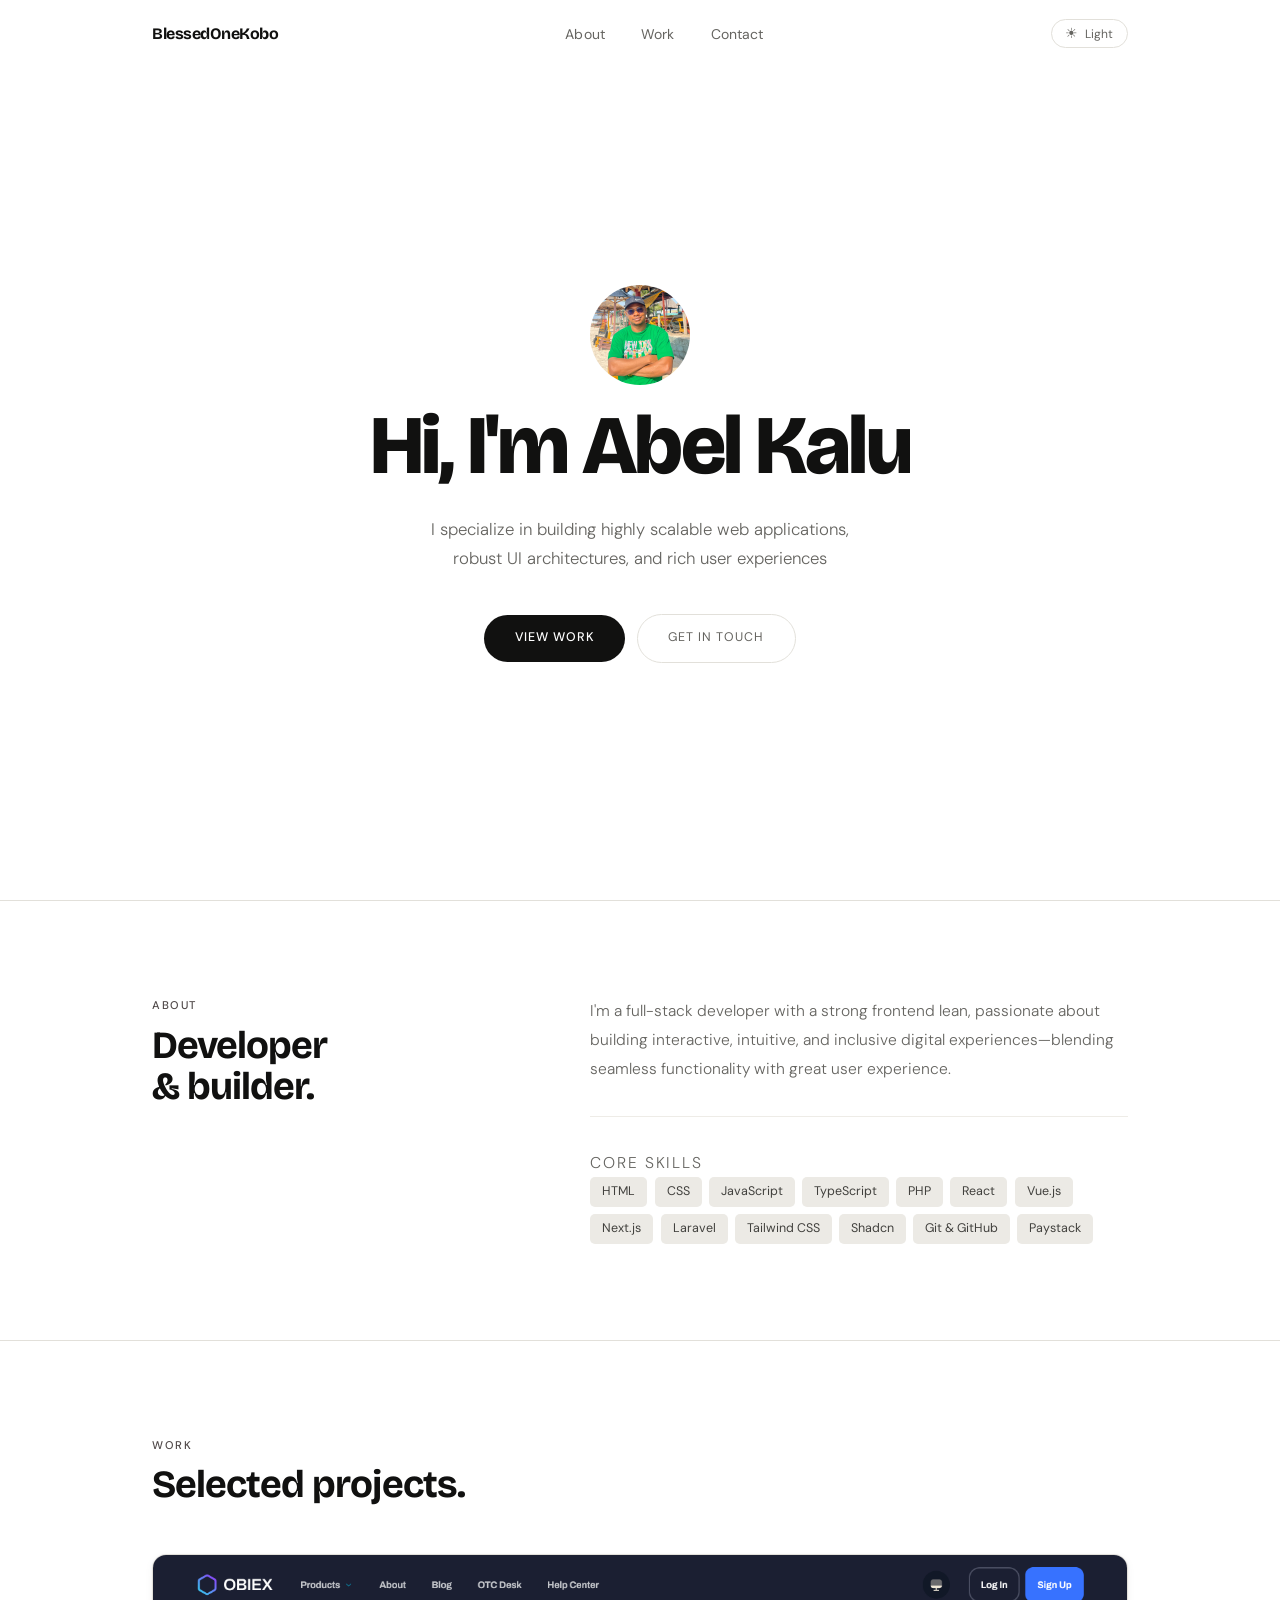
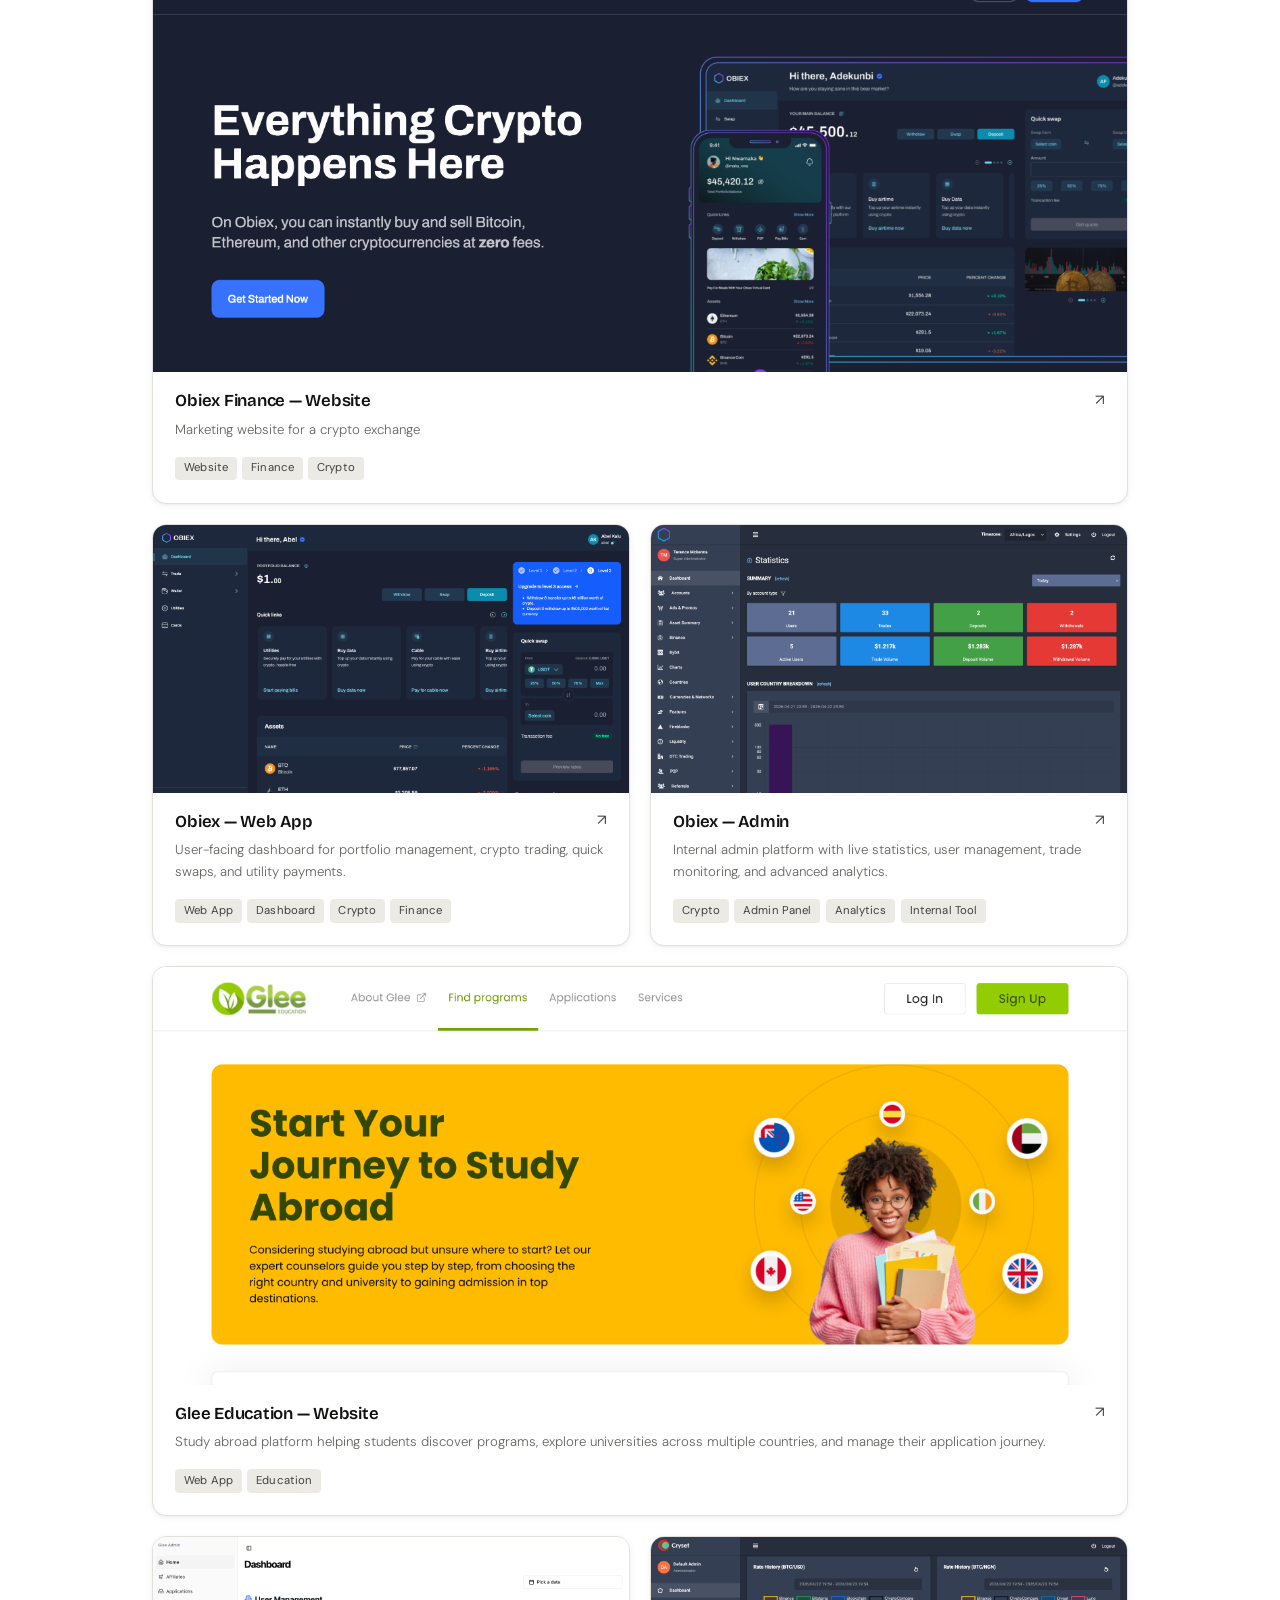
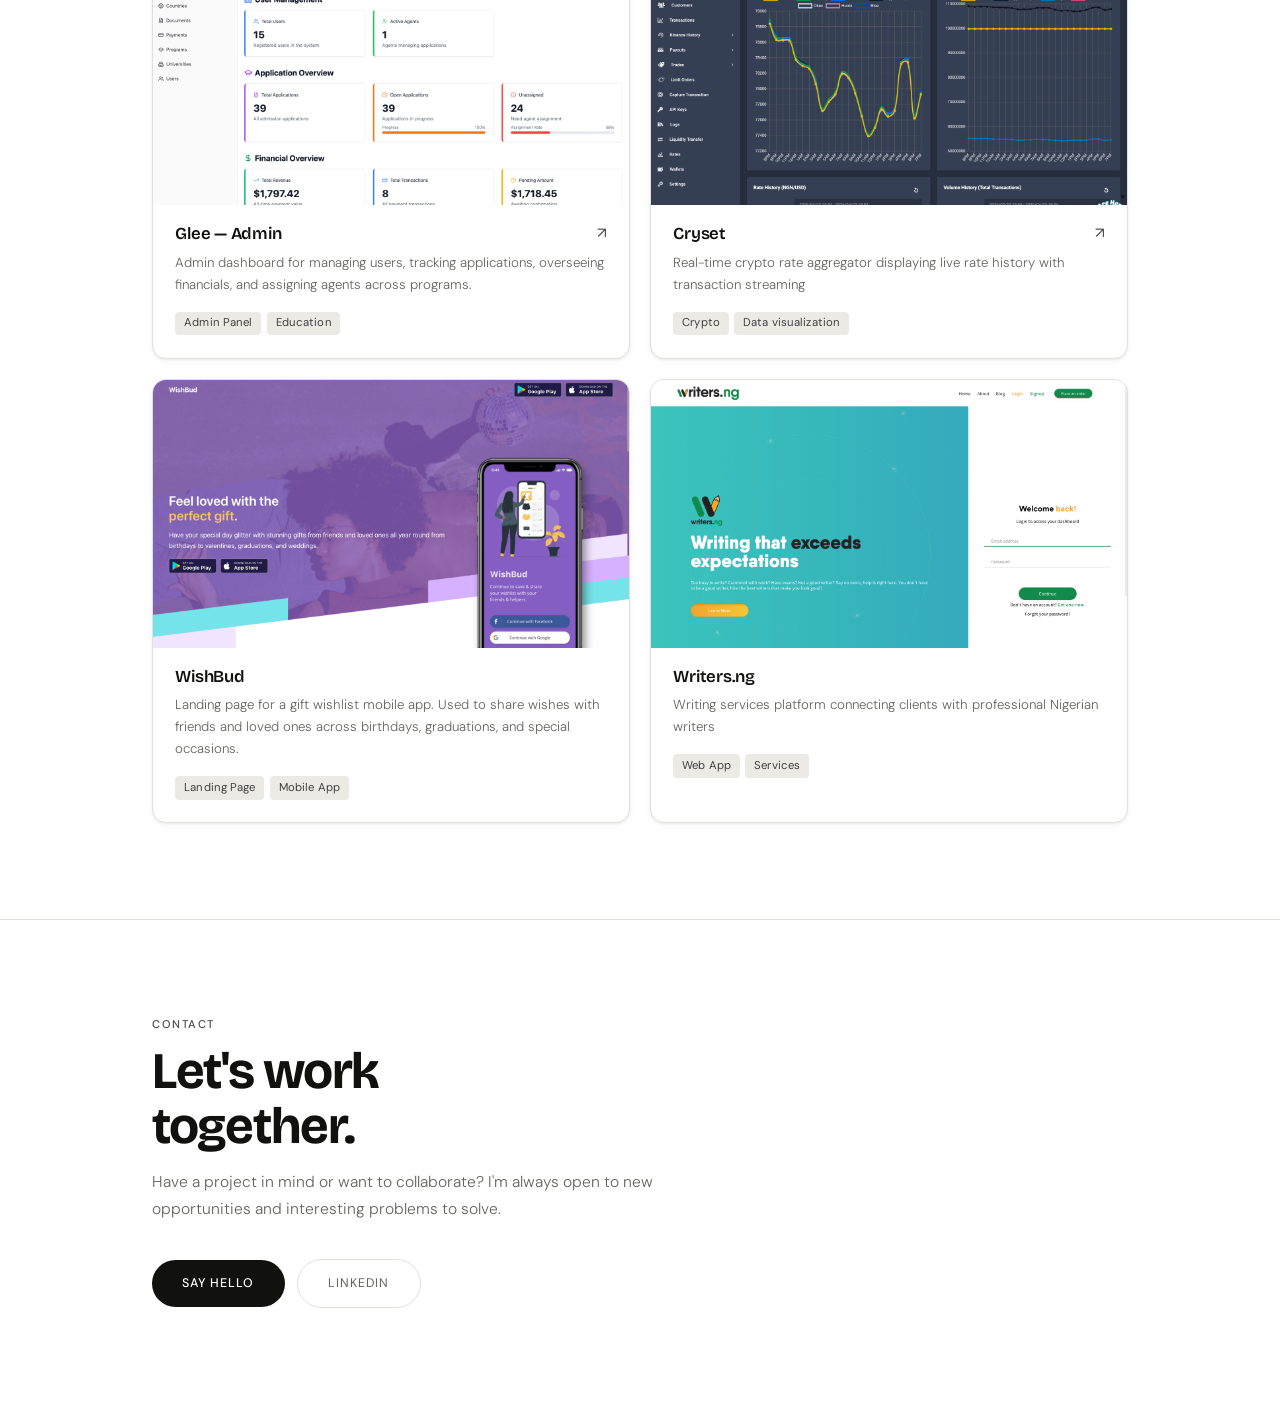
==== commit 7bb753e2: "feat: update hero section text and adjust text contrast" ====
--- a/index.html
+++ b/index.html
@@ -53,8 +53,8 @@
           </div>
           <h1 class="hero-headline">Hi, I'm Abel Kalu</h1>
           <p class="hero-sub">
-            A <strong>software mechanic</strong> with 5+ years of experience
-            building digital experiences across numerous sectors
+            I specialize in building highly scalable web applications, robust UI
+            architectures, and rich user experiences
           </p>
           <div class="hero-actions">
             <a href="#work" class="btn-primary">View work</a>
@@ -75,10 +75,10 @@
           </div>
           <div class="about-body reveal reveal-d1">
             <p>
-              I'm a full-stack developer with a strong frontend lean,
-              passionate about building interactive, intuitive, and inclusive
-              digital experiences—blending seamless functionality with great
-              user experience.
+              I'm a full-stack developer with a strong frontend lean, passionate
+              about building interactive, intuitive, and inclusive digital
+              experiences—blending seamless functionality with great user
+              experience.
             </p>
             <div class="skills-wrap">
               <p class="skills-label">Core skills</p>
@@ -129,9 +129,7 @@
                 <span class="card-title">Obiex Finance — Website</span>
                 <span class="card-arrow" aria-hidden="true">↗</span>
               </div>
-              <p class="card-desc">
-                Marketing website for a crypto exchange
-              </p>
+              <p class="card-desc">Marketing website for a crypto exchange</p>
               <div class="card-tags">
                 <span class="c-tag">Website</span>
                 <span class="c-tag">Finance</span>
--- a/styles.css
+++ b/styles.css
@@ -12,12 +12,12 @@
   --bg-card: #fff;
   --bg-subtle: #efede8;
   --text: #111110;
-  --text-2: #6b6a67;
-  --text-3: #9d9c99;
+  --text-2: #656460;
+  --text-3: #504949;
   --border: #e2e0da;
   --border-light: #eeece7;
   --tag-bg: #eceae5;
-  --tag-text: #5c5b58;
+  --tag-text: #41403d;
   --shadow-sm: 0 1px 3px rgba(0, 0, 0, 0.05), 0 2px 10px rgba(0, 0, 0, 0.04);
   --shadow-md: 0 4px 20px rgba(0, 0, 0, 0.07), 0 1px 5px rgba(0, 0, 0, 0.04);
   --shadow-lg: 0 8px 40px rgba(0, 0, 0, 0.1), 0 2px 8px rgba(0, 0, 0, 0.05);
--- a/styles.css
+++ b/styles.css
@@ -12,12 +12,12 @@
   --bg-card: #fff;
   --bg-subtle: #efede8;
   --text: #111110;
-  --text-2: #6b6a67;
-  --text-3: #9d9c99;
+  --text-2: #656460;
+  --text-3: #504949;
   --border: #e2e0da;
   --border-light: #eeece7;
   --tag-bg: #eceae5;
-  --tag-text: #5c5b58;
+  --tag-text: #41403d;
   --shadow-sm: 0 1px 3px rgba(0, 0, 0, 0.05), 0 2px 10px rgba(0, 0, 0, 0.04);
   --shadow-md: 0 4px 20px rgba(0, 0, 0, 0.07), 0 1px 5px rgba(0, 0, 0, 0.04);
   --shadow-lg: 0 8px 40px rgba(0, 0, 0, 0.1), 0 2px 8px rgba(0, 0, 0, 0.05);
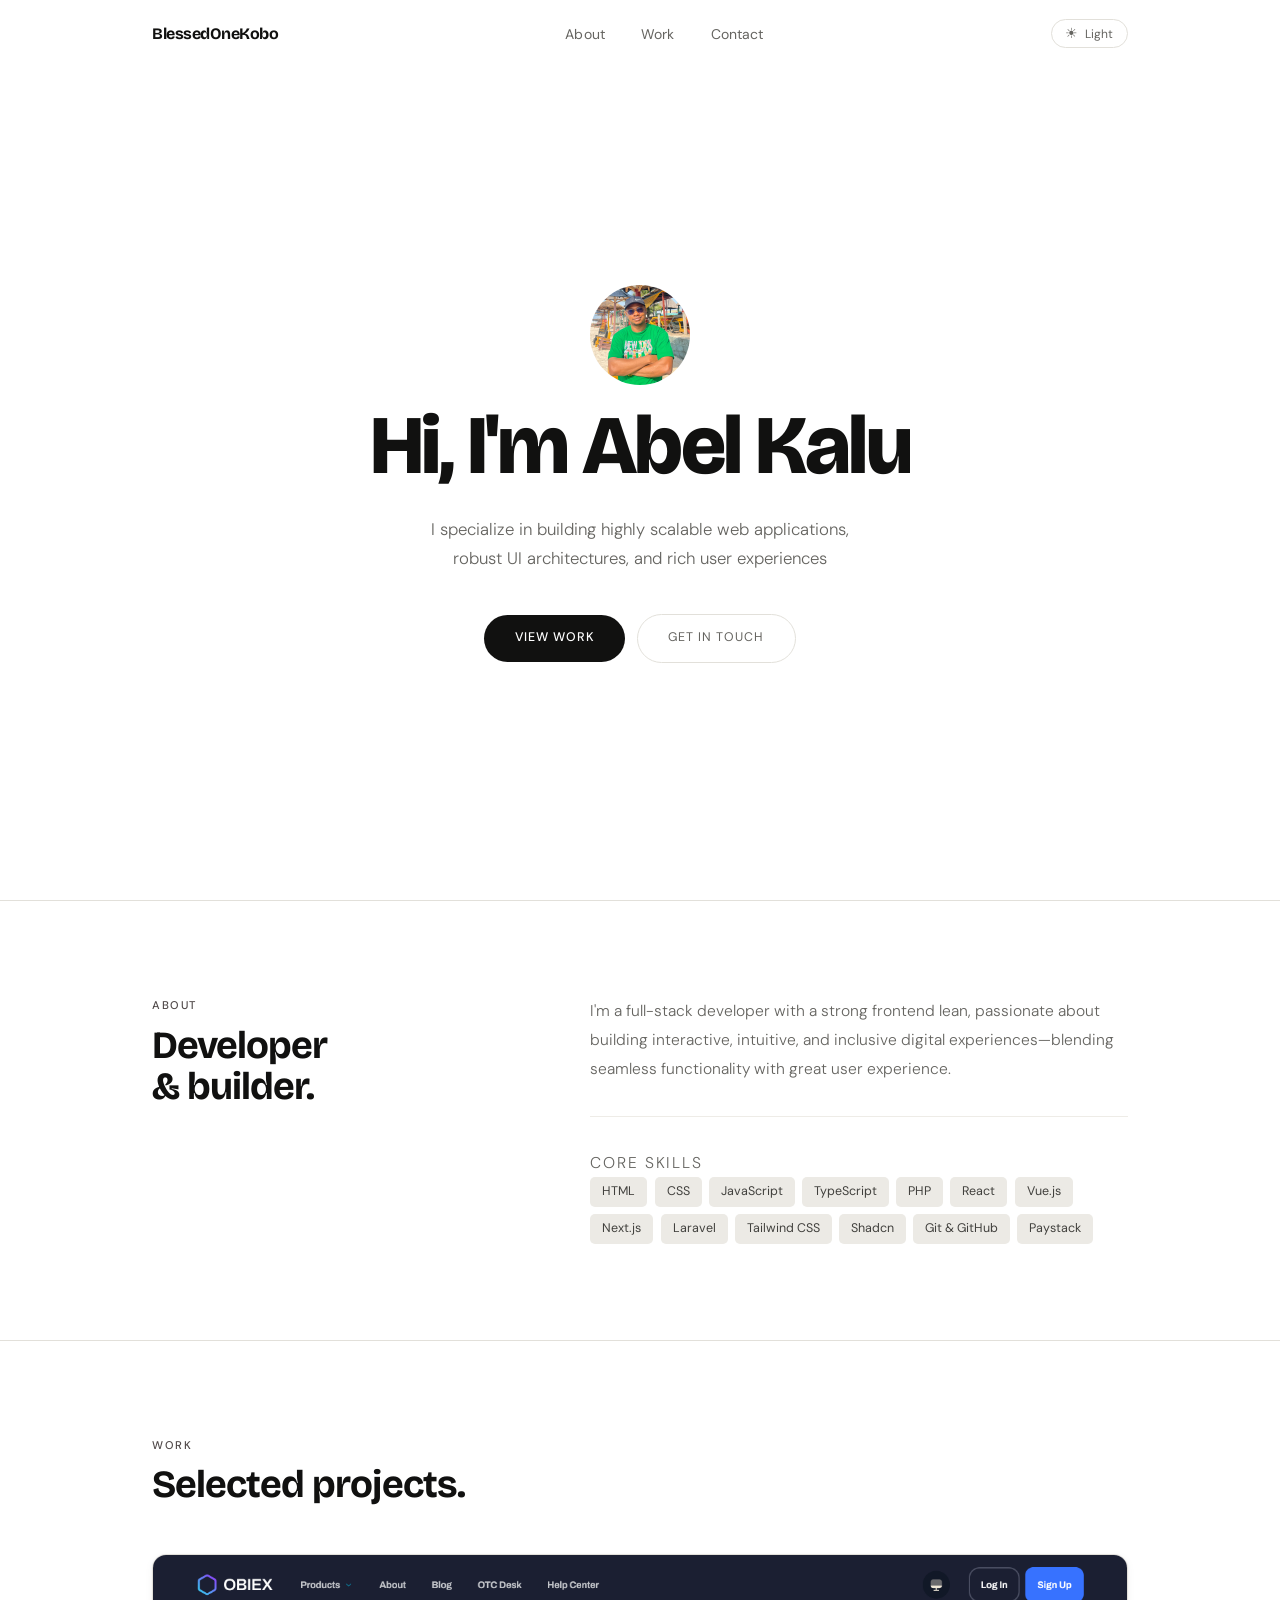
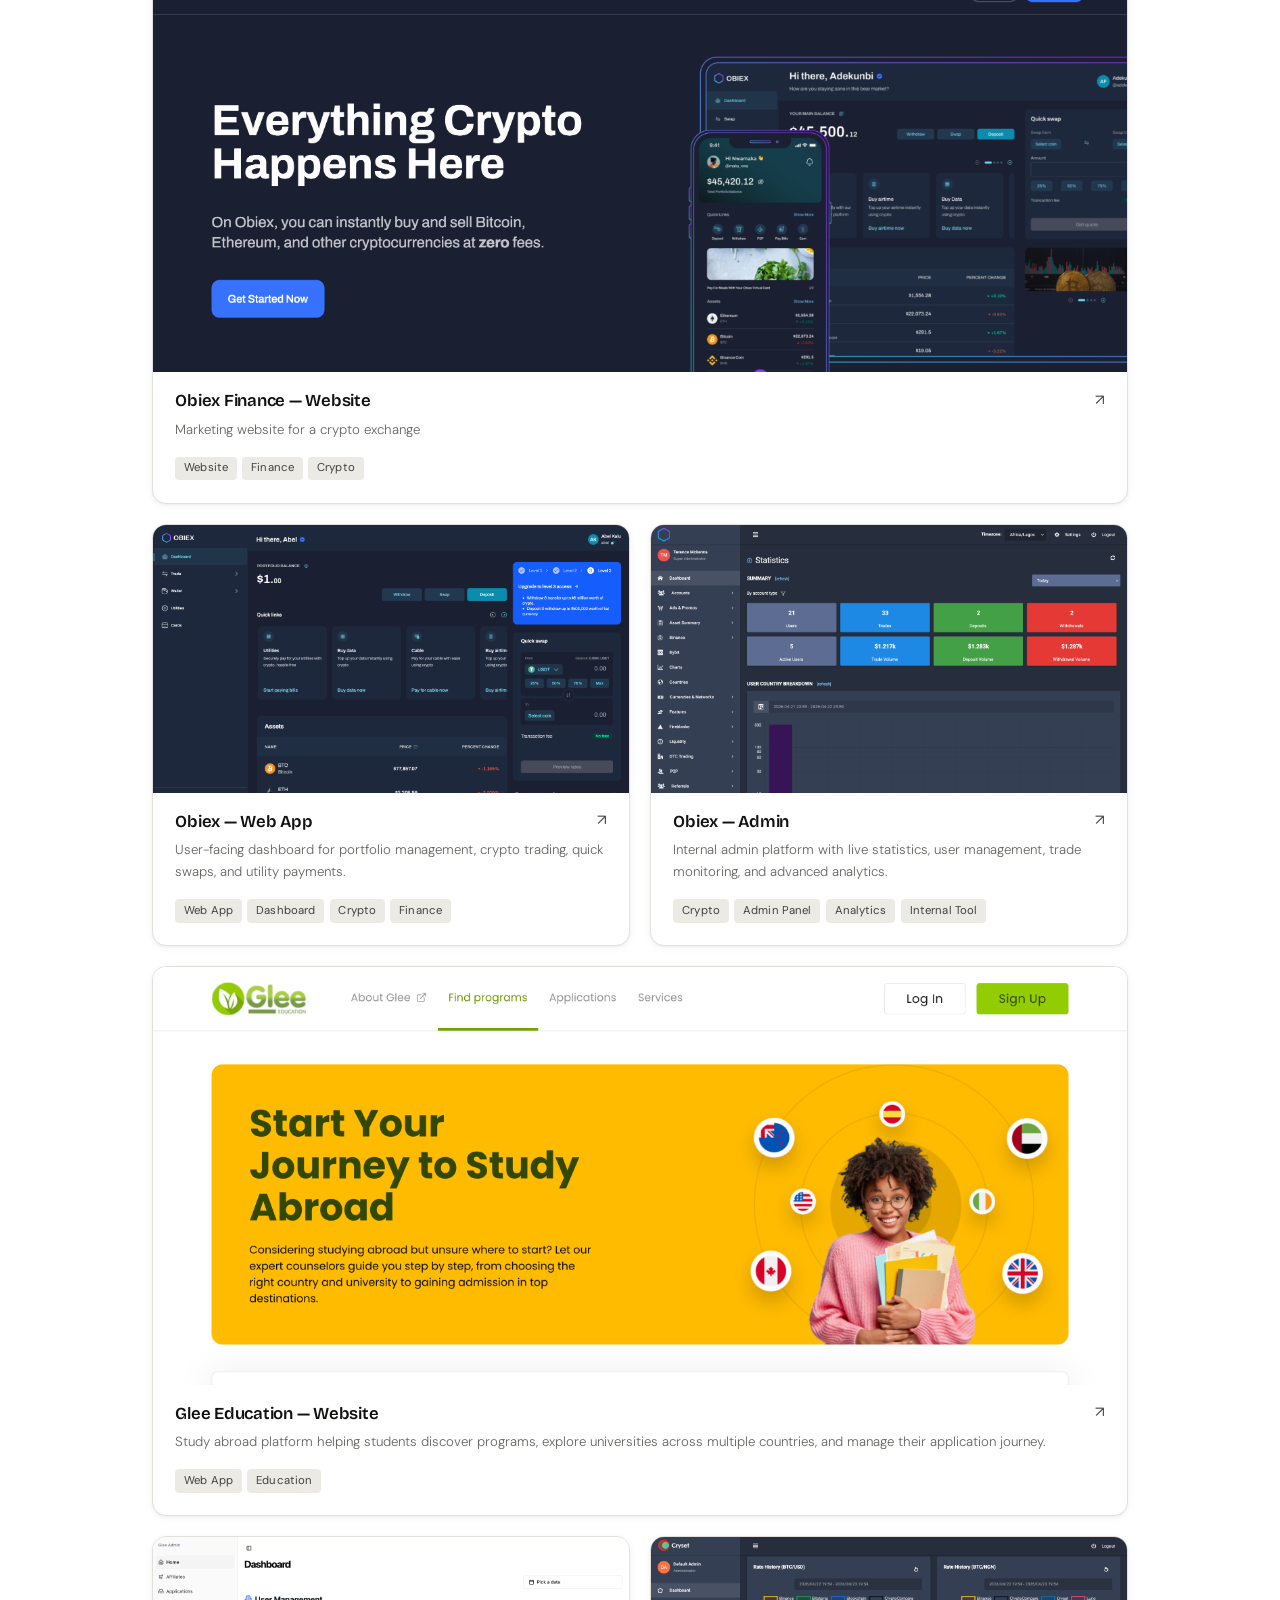
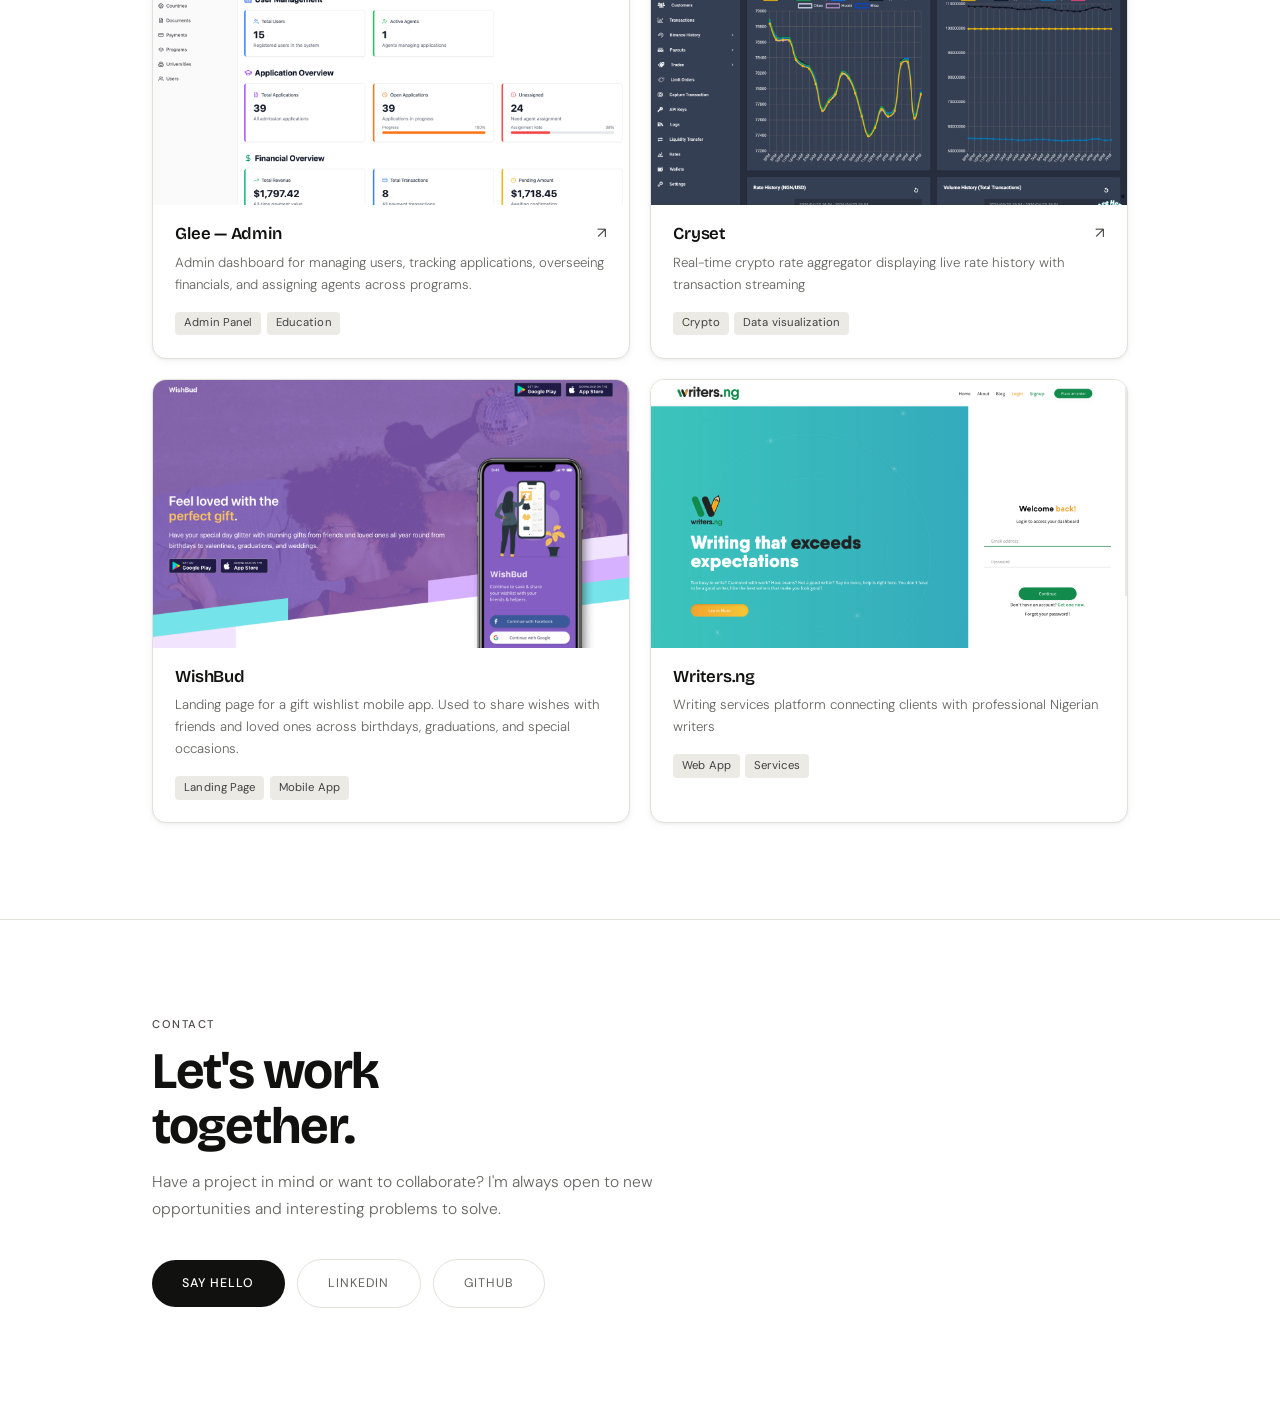
==== commit 287dc4e3: "feat: add GitHub link to navigation for external access" ====
--- a/index.html
+++ b/index.html
@@ -3,6 +3,36 @@
   <head>
     <meta charset="UTF-8" />
     <meta name="viewport" content="width=device-width, initial-scale=1.0" />
+    <meta
+      name="description"
+      content="Abel Kalu is a fullstack engineer building scalable web applications, robust UI architectures, and rich user experiences."
+    />
+    <meta name="author" content="Abel Kalu" />
+    <meta
+      name="keywords"
+      content="Abel Kalu, BlessedOneKobo, Fullstack Engineer, Frontend Engineer, Web Developer, JavaScript, TypeScript, Vue, React, Next.js"
+    />
+    <meta name="robots" content="index, follow" />
+    <meta name="theme-color" content="#0d121c" />
+
+    <meta property="og:type" content="website" />
+    <meta property="og:title" content="Abel Kalu - Fullstack Engineer" />
+    <meta
+      property="og:description"
+      content="I specialize in building highly scalable web applications, robust UI architectures, and rich user experiences."
+    />
+    <meta property="og:image" content="/assets/images/avatar.jpg" />
+    <meta property="og:image:alt" content="Portrait of Abel Kalu" />
+    <meta property="og:site_name" content="Abel Kalu" />
+
+    <meta name="twitter:card" content="summary" />
+    <meta name="twitter:title" content="Abel Kalu - Fullstack Engineer" />
+    <meta
+      name="twitter:description"
+      content="I specialize in building highly scalable web applications, robust UI architectures, and rich user experiences."
+    />
+    <meta name="twitter:image" content="/assets/images/avatar.jpg" />
+    <meta name="twitter:image:alt" content="Portrait of Abel Kalu" />
     <title>Abel Kalu - Fullstack Engineer</title>
     <link rel="preconnect" href="https://fonts.googleapis.com" />
     <link rel="preconnect" href="https://fonts.gstatic.com" crossorigin />
@@ -361,6 +391,14 @@
             >
               LinkedIn
             </a>
+            <a
+              href="https://github.com/BlessedOneKobo"
+              target="_blank"
+              rel="noopener noreferrer"
+              class="btn-ghost"
+            >
+              GitHub
+            </a>
           </div>
         </div>
       </div>
--- a/styles.css
+++ b/styles.css
@@ -33,12 +33,12 @@
   --bg-card: #141412;
   --bg-subtle: #1a1a17;
   --text: #edecea;
-  --text-2: #888784;
-  --text-3: #55544f;
+  --text-2: #a8a59f;
+  --text-3: #9f9e96;
   --border: #242420;
   --border-light: #1c1c18;
   --tag-bg: #1e1e1a;
-  --tag-text: #888784;
+  --tag-text: #afada8;
   --shadow-sm: 0 1px 3px rgba(0, 0, 0, 0.4), 0 2px 10px rgba(0, 0, 0, 0.25);
   --shadow-md: 0 4px 20px rgba(0, 0, 0, 0.5), 0 1px 5px rgba(0, 0, 0, 0.3);
   --shadow-lg: 0 8px 40px rgba(0, 0, 0, 0.6), 0 2px 8px rgba(0, 0, 0, 0.35);
--- a/styles.css
+++ b/styles.css
@@ -33,12 +33,12 @@
   --bg-card: #141412;
   --bg-subtle: #1a1a17;
   --text: #edecea;
-  --text-2: #888784;
-  --text-3: #55544f;
+  --text-2: #a8a59f;
+  --text-3: #9f9e96;
   --border: #242420;
   --border-light: #1c1c18;
   --tag-bg: #1e1e1a;
-  --tag-text: #888784;
+  --tag-text: #afada8;
   --shadow-sm: 0 1px 3px rgba(0, 0, 0, 0.4), 0 2px 10px rgba(0, 0, 0, 0.25);
   --shadow-md: 0 4px 20px rgba(0, 0, 0, 0.5), 0 1px 5px rgba(0, 0, 0, 0.3);
   --shadow-lg: 0 8px 40px rgba(0, 0, 0, 0.6), 0 2px 8px rgba(0, 0, 0, 0.35);
